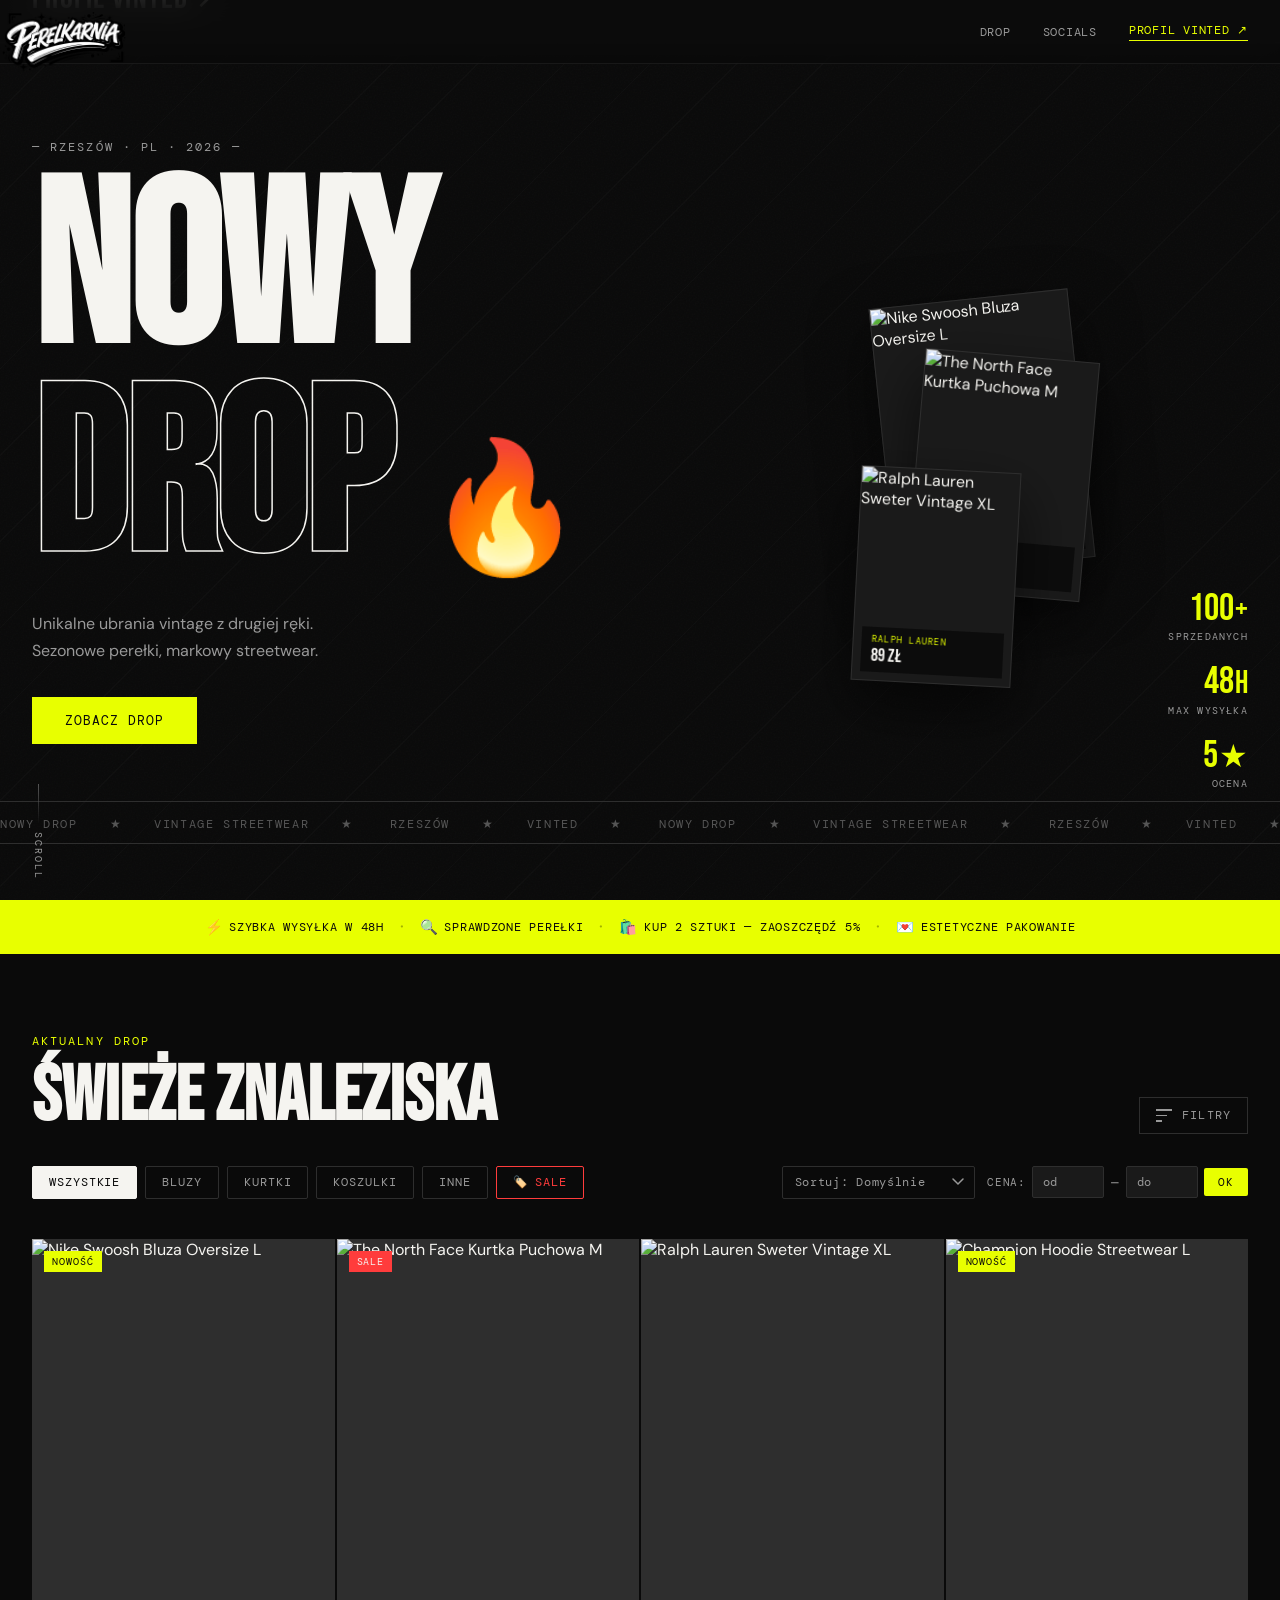
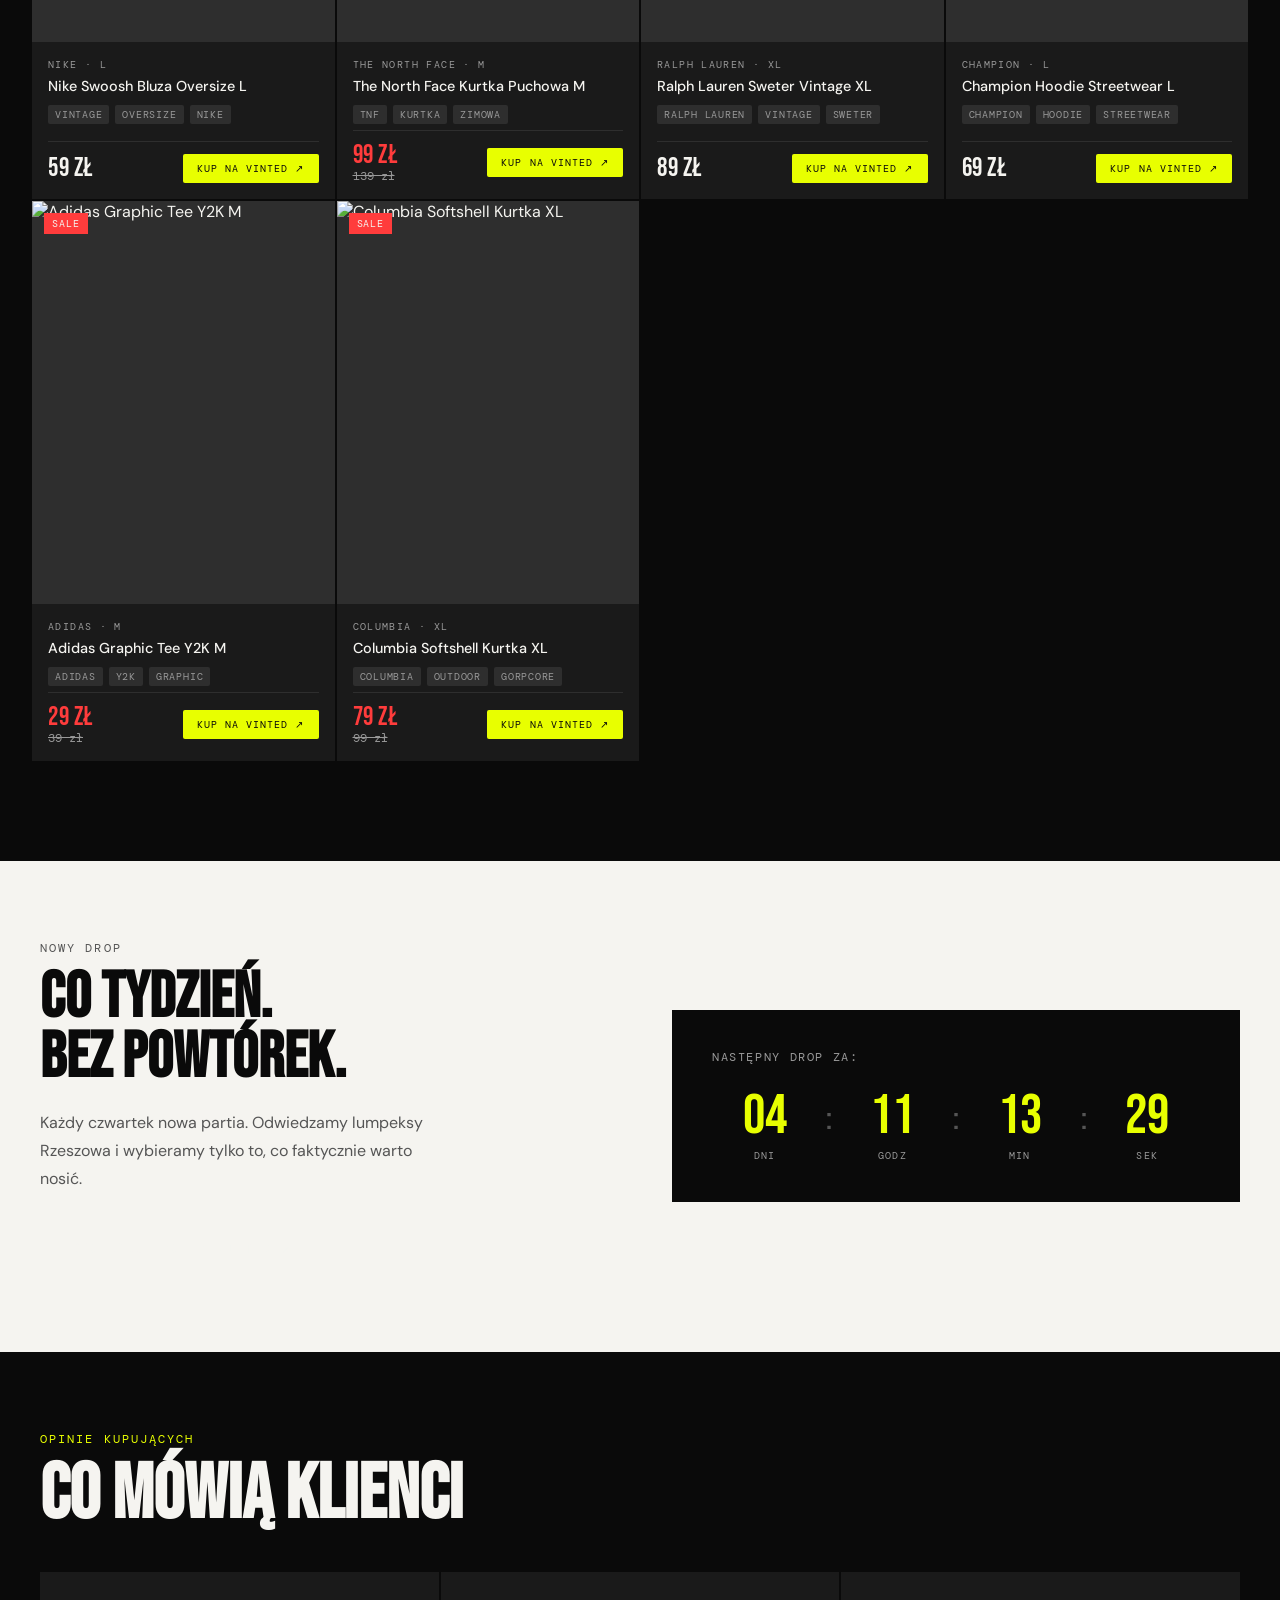
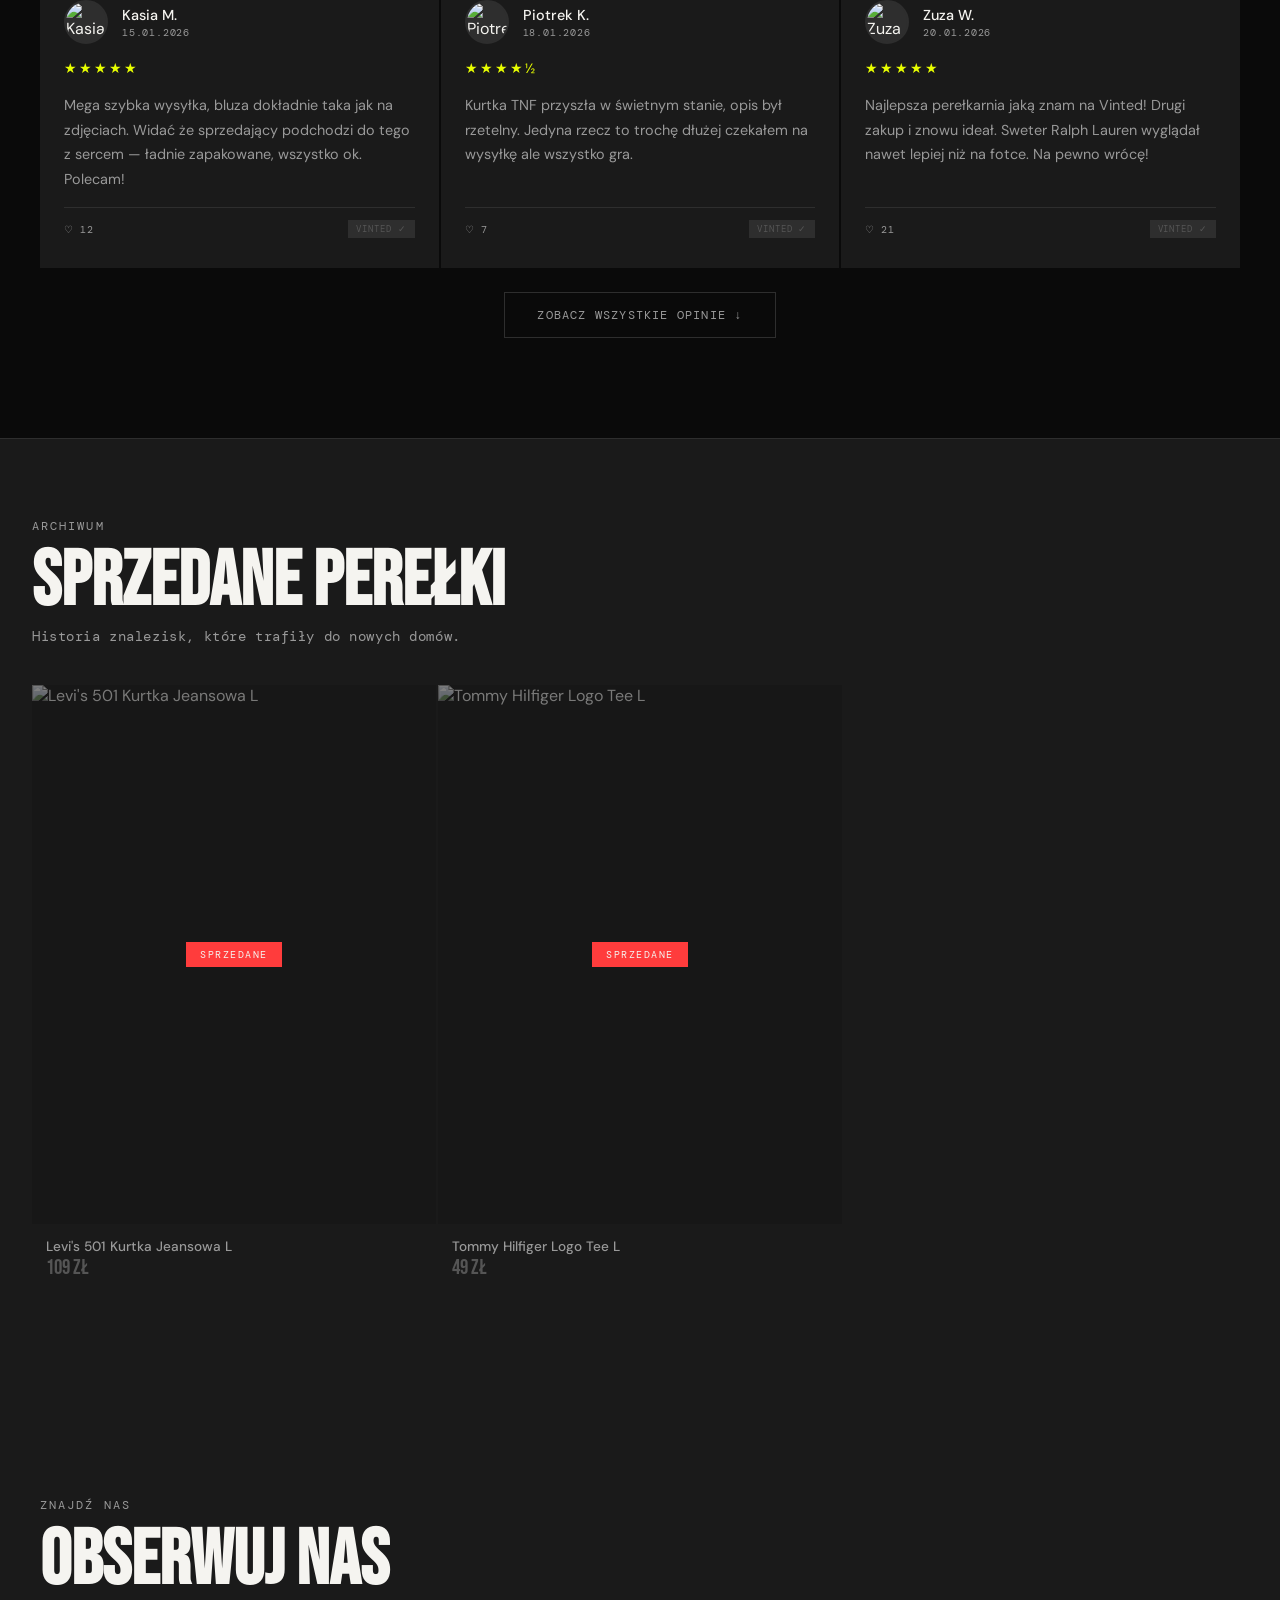
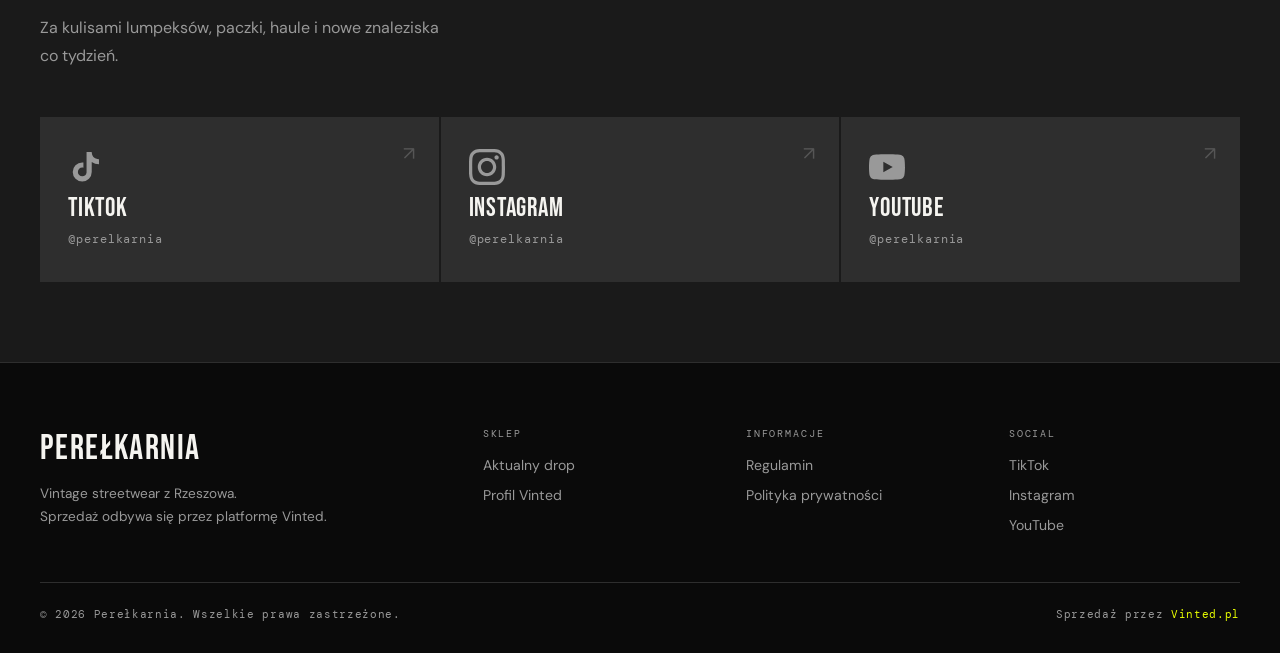
==== index.html @ e52cf4c5 "Add files via upload" ====
<!DOCTYPE html>
<html lang="pl">
<head>
  <meta charset="UTF-8" />
  <meta name="viewport" content="width=device-width, initial-scale=1.0" />
  <title>Perełkarnia — Vintage Streetwear</title>
  <meta name="description" content="Unikalne ubrania vintage z drugiej ręki. Nowy drop co tydzień. Sprzedaż przez Vinted." />
  <link rel="preconnect" href="https://fonts.googleapis.com" />
  <link rel="preconnect" href="https://fonts.gstatic.com" crossorigin />
  <link href="https://fonts.googleapis.com/css2?family=Bebas+Neue&family=DM+Mono:wght@400;500&family=DM+Sans:wght@300;400;500&display=swap" rel="stylesheet" />
  <link rel="stylesheet" href="style.css" />
</head>
<body>

  <!-- NAV -->
  <nav class="nav" id="nav">
    <a href="index.html" class="nav__logo">><img src="perelkarnia1.png" alt="perełkarnia"></a>
    <div class="nav__links">
      <a href="#produkty">Drop</a>
      <a href="#social">Socials</a>
      <a href="https://vinted.pl" target="_blank" class="nav__cta">Profil Vinted ↗</a>
    </div>
    <button class="nav__burger" id="burger" aria-label="menu" aria-expanded="false">
      <span></span><span></span>
    </button>
  </nav>

  <div class="mobile-menu" id="mobileMenu">
    <a href="#produkty" class="mm__link">Drop</a>
    <a href="#social" class="mm__link">Socials</a>
    <a href="https://vinted.pl" target="_blank" class="mm__link">Profil Vinted ↗</a>
  </div>

  <!-- HERO -->
  <section class="hero" id="hero">
    <div class="hero__noise"></div>
    <div class="hero__floating-cards" id="heroFloatingCards">
      <div class="hero__card-stack" id="heroCardStack">
        <!-- cards inserted by JS -->
      </div>
    </div>

    <div class="hero__ticker" aria-hidden="true">
      <div class="ticker__inner">
        <span>NOWY DROP</span><span>★</span><span>VINTAGE STREETWEAR</span><span>★</span>
        <span>RZESZÓW</span><span>★</span><span>VINTED</span><span>★</span>
        <span>NOWY DROP</span><span>★</span><span>VINTAGE STREETWEAR</span><span>★</span>
        <span>RZESZÓW</span><span>★</span><span>VINTED</span><span>★</span>
        <span>NOWY DROP</span><span>★</span><span>VINTAGE STREETWEAR</span><span>★</span>
        <span>RZESZÓW</span><span>★</span><span>VINTED</span><span>★</span>
      </div>
    </div>

    <div class="hero__content">
      <div class="hero__label reveal">— Rzeszów · PL · 2026 —</div>
      <h1 class="hero__headline reveal">
        <span class="hero__fire">NOWY</span><br />
        <span class="hero__outline">DROP</span>
        <span class="hero__emoji">🔥</span>
      </h1>
      <p class="hero__sub reveal">Unikalne ubrania vintage z drugiej ręki.<br />Sezonowe perełki, markowy streetwear.</p>
      <a href="#produkty" class="btn btn--primary reveal">Zobacz drop</a>
    </div>

    <div class="hero__stats reveal">
      <div class="hero__stat">
        <div class="stat__row"><span class="stat__num" data-target="100">0</span><span class="stat__suffix">+</span></div>
        <span class="stat__label">sprzedanych</span>
      </div>
      <div class="hero__stat">
        <div class="stat__row"><span class="stat__num" data-target="48">0</span><span class="stat__suffix">h</span></div>
        <span class="stat__label">max wysyłka</span>
      </div>
      <div class="hero__stat">
        <div class="stat__row"><span class="stat__num" data-target="5">0</span><span class="stat__suffix">★</span></div>
        <span class="stat__label">ocena</span>
      </div>
    </div>

    <div class="hero__scroll" aria-hidden="true">
      <div class="scroll__line"></div>
      <span>SCROLL</span>
    </div>
  </section>

  <!-- TRUST BAR -->
  <section class="trust">
    <div class="trust__bar">
      <div class="trust__item"><span class="trust__icon">⚡</span> Szybka wysyłka w 48h</div>
      <div class="trust__sep">·</div>
      <div class="trust__item"><span class="trust__icon">🔍</span> Sprawdzone perełki</div>
      <div class="trust__sep">·</div>
      <div class="trust__item"><span class="trust__icon">🛍️</span> Kup 2 sztuki — zaoszczędź 5%</div>
      <div class="trust__sep">·</div>
      <div class="trust__item"><span class="trust__icon">💌</span> Estetyczne pakowanie</div>
    </div>
  </section>

  <!-- PRODUCTS -->
  <section class="products" id="produkty">
    <div class="products__header">
      <div class="products__label reveal">AKTUALNY DROP</div>
      <div class="products__title-row reveal">
        <h2 class="products__title">Świeże znaleziska</h2>
        <div class="adv-filter" id="advFilter">
          <button class="adv-filter__toggle" id="advFilterToggle">
            <div class="adv-filter__icon"><span></span><span></span><span></span></div>
            <span class="adv-filter__label">Filtry</span>
            <span class="adv-filter__count" id="advFilterCount">0</span>
          </button>
          <div class="adv-filter__panel" id="advFilterPanel">
            <div class="adv-filter__inner">
              <div>
                <div class="adv-filter__group-title">Marka</div>
                <div class="adv-filter__chips" id="brandChips"></div>
              </div>
              <div>
                <div class="adv-filter__group-title">Styl</div>
                <div class="adv-filter__chips" id="styleChips"></div>
              </div>
              <div>
                <div class="adv-filter__group-title">Rozmiar</div>
                <div class="adv-filter__chips" id="sizeChips"></div>
              </div>
            </div>
            <div class="adv-filter__clear">
              <button class="adv-filter__clear-btn" id="advFilterClear">Wyczyść filtry ✕</button>
            </div>
          </div>
        </div>
      </div>
      <div class="products__controls reveal">
        <div class="filter__group">
          <button class="filter__btn active" data-filter="all">Wszystkie</button>
          <button class="filter__btn" data-filter="bluzy">Bluzy</button>
          <button class="filter__btn" data-filter="kurtki">Kurtki</button>
          <button class="filter__btn" data-filter="koszulki">Koszulki</button>
          <button class="filter__btn" data-filter="inne">Inne</button>
          <button class="filter__btn filter__btn--sale" data-filter="sale">🏷️ Sale</button>
        </div>
        <div class="sort__group">
          <select class="sort__select" id="sortSelect">
            <option value="default">Sortuj: Domyślnie</option>
            <option value="price-asc">Cena: od najniższej</option>
            <option value="price-desc">Cena: od najwyższej</option>
            <option value="newest">Najnowsze</option>
            <option value="sale">Wyprzedaż</option>
          </select>
          <div class="price-range">
            <span class="price-range__label">Cena:</span>
            <input type="number" class="price-range__input" id="priceMin" placeholder="od" min="0" />
            <span class="price-range__sep">–</span>
            <input type="number" class="price-range__input" id="priceMax" placeholder="do" min="0" />
            <button class="price-range__btn" id="priceApply">OK</button>
          </div>
        </div>
      </div>
    </div>
    <div class="products__grid" id="productsGrid"></div>
    <div class="products__empty" id="productsEmpty" style="display:none;">
      <p>Brak produktów w tej kategorii.<br />Sprawdź wkrótce — nowy drop co tydzień!</p>
    </div>
  </section>

  <!-- DROP SECTION -->
  <section class="drop-section" id="drop">
    <div class="drop__inner">
      <div class="drop__left reveal">
        <div class="drop__label">NOWY DROP</div>
        <h2 class="drop__title">Co tydzień.<br />Bez powtórek.</h2>
        <p class="drop__text">Każdy czwartek nowa partia. Odwiedzamy lumpeksy Rzeszowa i wybieramy tylko to, co faktycznie warto nosić.</p>
        <a href="https://vinted.pl" target="_blank" class="btn btn--white">Obserwuj nas na Vinted ↗</a>
      </div>
      <div class="drop__right reveal">
        <div class="drop__countdown">
          <div class="drop__countdown-label">Następny drop za:</div>
          <div class="countdown__grid">
            <div class="countdown__unit"><span class="countdown__num" id="cdDays">--</span><span class="countdown__lab">DNI</span></div>
            <div class="countdown__sep">:</div>
            <div class="countdown__unit"><span class="countdown__num" id="cdHours">--</span><span class="countdown__lab">GODZ</span></div>
            <div class="countdown__sep">:</div>
            <div class="countdown__unit"><span class="countdown__num" id="cdMins">--</span><span class="countdown__lab">MIN</span></div>
            <div class="countdown__sep">:</div>
            <div class="countdown__unit"><span class="countdown__num" id="cdSecs">--</span><span class="countdown__lab">SEK</span></div>
          </div>
        </div>
      </div>
    </div>
  </section>

  <!-- REVIEWS -->
  <section class="reviews" id="reviews">
    <div class="reviews__inner">
      <div class="reviews__label reveal">OPINIE KUPUJĄCYCH</div>
      <h2 class="reviews__title reveal">Co mówią klienci</h2>
      <div class="reviews__grid reveal" id="reviewsGrid"></div>
      <button class="reviews__more-btn" id="reviewsMoreBtn" style="display:none;">
        Zobacz wszystkie opinie ↓
      </button>
    </div>
  </section>

  <!-- SOLD -->
  <section class="sold-section" id="soldSection">
    <div class="sold-section__inner">
      <div class="sold-section__label reveal">ARCHIWUM</div>
      <h2 class="sold-section__title reveal">Sprzedane Perełki</h2>
      <p class="sold-section__sub reveal">Historia znalezisk, które trafiły do nowych domów.</p>
      <div class="sold-grid reveal" id="soldGrid"></div>
      <button class="sold__more-btn" id="soldMoreBtn" style="display:none;">
        Zobacz wszystkie sprzedane ↓
      </button>
    </div>
  </section>

  <!-- SOCIAL -->
  <section class="social" id="social">
    <div class="social__inner">
      <div class="social__label reveal">ZNAJDŹ NAS</div>
      <h2 class="social__title reveal">Obserwuj nas</h2>
      <p class="social__sub reveal">Za kulisami lumpeksów, paczki, haule i nowe znaleziska co tydzień.</p>
      <div class="social__cards reveal">
        <a href="https://tiktok.com/@perelkarnia" target="_blank" class="social__card social__card--tiktok">
          <div class="social__card-icon"><svg viewBox="0 0 24 24" fill="currentColor"><path d="M19.59 6.69a4.83 4.83 0 01-3.77-4.25V2h-3.45v13.67a2.89 2.89 0 01-2.88 2.5 2.89 2.89 0 01-2.89-2.89 2.89 2.89 0 012.89-2.89c.28 0 .54.04.79.1V9.01a6.33 6.33 0 00-.79-.05 6.34 6.34 0 00-6.34 6.34 6.34 6.34 0 006.34 6.34 6.34 6.34 0 006.33-6.34V8.69a8.27 8.27 0 004.84 1.55V6.79a4.85 4.85 0 01-1.07-.1z"/></svg></div>
          <div class="social__card-name">TikTok</div><div class="social__card-handle">@perelkarnia</div>
          <div class="social__card-arrow">↗</div>
        </a>
        <a href="https://instagram.com/perelkarnia" target="_blank" class="social__card social__card--instagram">
          <div class="social__card-icon"><svg viewBox="0 0 24 24" fill="currentColor"><path d="M12 2.163c3.204 0 3.584.012 4.85.07 3.252.148 4.771 1.691 4.919 4.919.058 1.265.069 1.645.069 4.849 0 3.205-.012 3.584-.069 4.849-.149 3.225-1.664 4.771-4.919 4.919-1.266.058-1.644.07-4.85.07-3.204 0-3.584-.012-4.849-.07-3.26-.149-4.771-1.699-4.919-4.92-.058-1.265-.07-1.644-.07-4.849 0-3.204.013-3.583.07-4.849.149-3.227 1.664-4.771 4.919-4.919 1.266-.057 1.645-.069 4.849-.069zm0-2.163c-3.259 0-3.667.014-4.947.072-4.358.2-6.78 2.618-6.98 6.98-.059 1.281-.073 1.689-.073 4.948 0 3.259.014 3.668.072 4.948.2 4.358 2.618 6.78 6.98 6.98 1.281.058 1.689.072 4.948.072 3.259 0 3.668-.014 4.948-.072 4.354-.2 6.782-2.618 6.979-6.98.059-1.28.073-1.689.073-4.948 0-3.259-.014-3.667-.072-4.947-.196-4.354-2.617-6.78-6.979-6.98-1.281-.059-1.69-.073-4.949-.073zm0 5.838c-3.403 0-6.162 2.759-6.162 6.162s2.759 6.163 6.162 6.163 6.162-2.759 6.162-6.163c0-3.403-2.759-6.162-6.162-6.162zm0 10.162c-2.209 0-4-1.79-4-4 0-2.209 1.791-4 4-4s4 1.791 4 4c0 2.21-1.791 4-4 4zm6.406-11.845c-.796 0-1.441.645-1.441 1.44s.645 1.44 1.441 1.44c.795 0 1.439-.645 1.439-1.44s-.644-1.44-1.439-1.44z"/></svg></div>
          <div class="social__card-name">Instagram</div><div class="social__card-handle">@perelkarnia</div>
          <div class="social__card-arrow">↗</div>
        </a>
        <a href="https://youtube.com/@perelkarnia" target="_blank" class="social__card social__card--youtube">
          <div class="social__card-icon"><svg viewBox="0 0 24 24" fill="currentColor"><path d="M23.498 6.186a3.016 3.016 0 00-2.122-2.136C19.505 3.545 12 3.545 12 3.545s-7.505 0-9.377.505A3.017 3.017 0 00.502 6.186C0 8.07 0 12 0 12s0 3.93.502 5.814a3.016 3.016 0 002.122 2.136c1.871.505 9.376.505 9.376.505s7.505 0 9.377-.505a3.015 3.015 0 002.122-2.136C24 15.93 24 12 24 12s0-3.93-.502-5.814zM9.545 15.568V8.432L15.818 12l-6.273 3.568z"/></svg></div>
          <div class="social__card-name">YouTube</div><div class="social__card-handle">@perelkarnia</div>
          <div class="social__card-arrow">↗</div>
        </a>
      </div>
    </div>
  </section>

  <!-- FOOTER -->
  <footer class="footer">
    <div class="footer__inner">
      <div class="footer__top">
        <div class="footer__brand">
          <div class="footer__logo">PEREŁKARNIA</div>
          <p class="footer__tagline">Vintage streetwear z Rzeszowa.<br />Sprzedaż odbywa się przez platformę Vinted.</p>
        </div>
        <div class="footer__nav">
          <div class="footer__col">
            <div class="footer__col-title">Sklep</div>
            <a href="#produkty">Aktualny drop</a>
            <a href="https://vinted.pl" target="_blank">Profil Vinted</a>
          </div>
          <div class="footer__col">
            <div class="footer__col-title">Informacje</div>
            <a href="regulamin.html">Regulamin</a>
            <a href="polityka.html">Polityka prywatności</a>
          </div>
          <div class="footer__col">
            <div class="footer__col-title">Social</div>
            <a href="https://tiktok.com/@perelkarnia" target="_blank">TikTok</a>
            <a href="https://instagram.com/perelkarnia" target="_blank">Instagram</a>
            <a href="https://youtube.com/@perelkarnia" target="_blank">YouTube</a>
          </div>
        </div>
      </div>
      <div class="footer__bottom">
        <span>© 2026 Perełkarnia. Wszelkie prawa zastrzeżone.</span>
        <span>Sprzedaż przez <a href="https://vinted.pl" target="_blank">Vinted.pl</a></span>
      </div>
    </div>
  </footer>

  <!-- REVIEWS MODAL -->
  <div class="reviews-modal" id="reviewsModal" role="dialog" aria-modal="true">
    <div class="reviews-modal__inner">
      <div class="reviews-modal__header">
        <div class="reviews-modal__title">Wszystkie opinie</div>
        <div class="reviews-modal__controls">
          <select class="reviews-modal__sort" id="reviewsModalSort">
            <option value="default">Sortuj: Domyślnie</option>
            <option value="stars-desc">Ocena: od najwyższej</option>
            <option value="stars-asc">Ocena: od najniższej</option>
            <option value="likes">Najbardziej pomocne</option>
          </select>
          <button class="reviews-modal__close" id="reviewsModalClose">✕</button>
        </div>
      </div>
      <div class="reviews-modal__list" id="reviewsModalList"></div>
    </div>
  </div>

  <!-- SOLD MODAL -->
  <div class="sold-modal" id="soldModal" role="dialog" aria-modal="true">
    <div class="sold-modal__inner">
      <div class="sold-modal__header">
        <div class="sold-modal__title">Sprzedane Perełki</div>
        <button class="sold-modal__close" id="soldModalClose">✕</button>
      </div>
      <div class="sold-modal__grid" id="soldModalGrid"></div>
    </div>
  </div>

  <!-- PRODUCT DETAIL PAGE OVERLAY -->
  <div class="pdetail" id="pdetail" role="dialog" aria-modal="true" aria-label="Szczegóły produktu">
    <div class="pdetail__inner" id="pdetailInner"></div>
  </div>

  <!-- LIGHTBOX -->
  <div class="lightbox" id="lightbox" role="dialog" aria-modal="true">
    <button class="lightbox__close" id="lightboxClose" aria-label="Zamknij">✕</button>
    <button class="lightbox__nav lightbox__nav--prev" id="lbPrev">‹</button>
    <img class="lightbox__img" id="lightboxImg" src="" alt="" />
    <button class="lightbox__nav lightbox__nav--next" id="lbNext">›</button>
  </div>

  <script src="script.js"></script>
</body>
</html>
---- style.css ----
/* ═══════════════════════════════════════════════════════════
   PEREŁKARNIA — style.css  v2
   ═══════════════════════════════════════════════════════════ */

:root {
  --black:   #0a0a0a;
  --white:   #f5f4f0;
  --gray-1:  #1a1a1a;
  --gray-2:  #2e2e2e;
  --gray-3:  #555;
  --gray-4:  #999;
  --gray-5:  #ccc;
  --accent:  #e8ff00;
  --accent2: #ff3c3c;
  --font-display: 'Bebas Neue', sans-serif;
  --font-mono:    'DM Mono', monospace;
  --font-body:    'DM Sans', sans-serif;
  --nav-h: 64px;
  --ease-out: cubic-bezier(0.16, 1, 0.3, 1);
}

*, *::before, *::after { box-sizing: border-box; margin: 0; padding: 0; }
html { scroll-behavior: smooth; }
body { font-family: var(--font-body); background: var(--black); color: var(--white); overflow-x: hidden; }
img { display: block; max-width: 100%; }
a { color: inherit; text-decoration: none; }
button { font-family: var(--font-body); cursor: pointer; border: none; background: none; }
select { font-family: var(--font-body); }

::-webkit-scrollbar { width: 4px; }
::-webkit-scrollbar-track { background: var(--black); }
::-webkit-scrollbar-thumb { background: var(--gray-2); border-radius: 2px; }

/* REVEAL */
.reveal { opacity: 0; transform: translateY(28px); transition: opacity 0.7s var(--ease-out), transform 0.7s var(--ease-out); }
.reveal.visible { opacity: 1; transform: none; }

/* BUTTONS */
.btn {
  display: inline-flex; align-items: center; gap: 8px;
  padding: 14px 32px;
  font-family: var(--font-mono); font-size: 0.8rem; letter-spacing: 0.08em; text-transform: uppercase;
  border: 1.5px solid currentColor;
  transition: background 0.2s, color 0.2s, transform 0.15s;
  position: relative; overflow: hidden; z-index: 0;
}
.btn::after { content: ''; position: absolute; inset: 0; background: currentColor; transform: translateX(-101%); transition: transform 0.3s var(--ease-out); z-index: -1; }
.btn:hover::after { transform: translateX(0); }
.btn:hover { color: var(--black); }
.btn:active { transform: scale(0.97); }
.btn--primary { background: var(--accent); color: var(--black); border-color: var(--accent); }
.btn--primary::after { background: var(--white); }
.btn--white { background: transparent; color: var(--white); border-color: var(--white); }

/* ═══ NAV ═══ */
.nav {
  position: fixed; top: 0; left: 0; right: 0; height: var(--nav-h); z-index: 100;
  display: flex; align-items: center; justify-content: space-between; padding: 0 32px;
  transition: background 0.3s, backdrop-filter 0.3s;
}
/* Always show background so logo is readable at top */
.nav { background: rgba(10,10,10,0.85); backdrop-filter: blur(12px); border-bottom: 1px solid rgba(255,255,255,0.06); }
.nav.scrolled { background: rgba(10,10,10,0.95); border-bottom-color: var(--gray-2); }

.nav__links { display: flex; align-items: center; gap: 32px; }
.nav__links a { font-family: var(--font-mono); font-size: 0.78rem; letter-spacing: 0.06em; text-transform: uppercase; color: var(--gray-4); transition: color 0.2s; }
.nav__links a:hover { color: var(--white); }
.nav__cta { color: var(--accent) !important; border-bottom: 1px solid var(--accent); padding-bottom: 2px; }
.nav__burger { display: none; flex-direction: column; gap: 5px; width: 28px; padding: 4px 0; }
.nav__burger span { display: block; height: 1.5px; background: var(--white); transition: transform 0.3s, opacity 0.3s; }
.nav__burger.open span:first-child { transform: translateY(6.5px) rotate(45deg); }
.nav__burger.open span:last-child  { transform: translateY(-6.5px) rotate(-45deg); }

.mobile-menu {
  position: fixed; top: var(--nav-h); left: 0; right: 0;
  background: var(--gray-1); z-index: 99;
  display: flex; flex-direction: column; padding: 24px 32px; gap: 20px;
  border-bottom: 1px solid var(--gray-2);
  transform: translateY(-110%); transition: transform 0.35s var(--ease-out);
}
.mobile-menu.open { transform: translateY(0); }
.mm__link { font-family: var(--font-display); font-size: 2rem; letter-spacing: 0.04em; color: var(--white); transition: color 0.2s; }
.mm__link:hover { color: var(--accent); }

.nav__logo img {
    height: 165px;
    margin-left: -62px;
    margin-top: 2px;
    width: auto;
    max-width: 100%;
    object-fit: contain;
}

/* ═══ HERO ═══ */
.hero {
  position: relative; min-height: 100svh;
  display: flex; flex-direction: column; justify-content: center;
  padding: calc(var(--nav-h) + 40px) 32px 120px; overflow: hidden;
}

/* BG PRODUCT — ghosted image in the corner */
.hero__bg-product {
  position: absolute; right: 0; top: 0; bottom: 0;
  width: 50%; pointer-events: none; z-index: 0;
  overflow: hidden;
}
.hero__bg-product img {
  width: 100%; height: 100%; object-fit: cover;
  opacity: 0.09;
  mask-image: linear-gradient(to left, rgba(0,0,0,0.6) 0%, transparent 100%);
  -webkit-mask-image: linear-gradient(to left, rgba(0,0,0,0.6) 0%, transparent 100%);
  filter: grayscale(100%) contrast(1.2);
  transform: scale(1.05);
  transition: opacity 1.2s ease;
}

.hero__noise {
  position: absolute; inset: 0;
  background-image: url("data:image/svg+xml,%3Csvg viewBox='0 0 200 200' xmlns='http://www.w3.org/2000/svg'%3E%3Cfilter id='n'%3E%3CfeTurbulence type='fractalNoise' baseFrequency='0.65' numOctaves='3' stitchTiles='stitch'/%3E%3C/filter%3E%3Crect width='100%25' height='100%25' filter='url(%23n)' opacity='0.04'/%3E%3C/svg%3E");
  background-size: 200px; pointer-events: none; opacity: 0.6; z-index: 1;
}
.hero::before {
  content: ''; position: absolute; inset: 0; z-index: 1;
  background-image: repeating-linear-gradient(-45deg, transparent, transparent 60px, rgba(255,255,255,0.015) 60px, rgba(255,255,255,0.015) 61px);
  pointer-events: none;
}
.hero__content { position: relative; z-index: 2; }
.hero__stats   { position: relative; z-index: 2; }
.hero__scroll  { position: absolute; left: 32px; bottom: 20px; z-index: 2; display: flex; flex-direction: column; align-items: center; gap: 8px; }

.hero__ticker {
  position: absolute; bottom: 56px; left: 0; right: 0; overflow: hidden;
  border-top: 1px solid var(--gray-2); border-bottom: 1px solid var(--gray-2);
  padding: 10px 0; white-space: nowrap; z-index: 2;
}
.ticker__inner { display: inline-block; animation: ticker 20s linear infinite; }
.ticker__inner span { font-family: var(--font-mono); font-size: 0.72rem; letter-spacing: 0.14em; color: var(--gray-3); margin-right: 32px; text-transform: uppercase; }
@keyframes ticker { from { transform: translateX(0); } to { transform: translateX(-50%); } }

.hero__label { font-family: var(--font-mono); font-size: 0.72rem; letter-spacing: 0.18em; color: var(--gray-4); text-transform: uppercase; margin-bottom: 16px; transition-delay: 0.1s; }
.hero__headline { font-family: var(--font-display); font-size: clamp(5rem, 18vw, 16rem); line-height: 0.9; letter-spacing: -0.01em; color: var(--white); transition-delay: 0.2s; }
.hero__outline { -webkit-text-stroke: 1.5px var(--white); color: transparent; }
.hero__emoji { display: inline-block; font-size: clamp(3rem, 10vw, 9rem); animation: bounce 2.5s ease-in-out infinite; }
@keyframes bounce { 0%,100%{transform:translateY(0) rotate(-5deg)} 50%{transform:translateY(-12px) rotate(5deg)} }
.hero__sub { font-size: 1rem; line-height: 1.7; color: var(--gray-4); max-width: 380px; margin-top: 24px; transition-delay: 0.3s; }
.hero__sub + .btn { margin-top: 32px; transition-delay: 0.4s; }

/* STATS — fixed inline layout */
.hero__stats {
  position: absolute; right: 32px; bottom: 110px;
  display: flex; flex-direction: column; gap: 20px; text-align: right;
  transition-delay: 0.5s;
}
.hero__stat { display: flex; flex-direction: column; align-items: flex-end; }
.stat__row { display: flex; align-items: baseline; gap: 1px; line-height: 1; }
.stat__num { font-family: var(--font-display); font-size: 2.4rem; color: var(--accent); }
.stat__suffix { font-family: var(--font-display); font-size: 2rem; color: var(--accent); }
.stat__label { font-family: var(--font-mono); font-size: 0.65rem; letter-spacing: 0.12em; color: var(--gray-4); text-transform: uppercase; margin-top: 2px; }

.scroll__line { width: 1px; height: 40px; background: linear-gradient(to bottom, var(--gray-3), transparent); animation: scrollPulse 2s ease-in-out infinite; }
.hero__scroll span { font-family: var(--font-mono); font-size: 0.6rem; letter-spacing: 0.2em; color: var(--gray-4); writing-mode: vertical-rl; text-transform: uppercase; }
@keyframes scrollPulse { 0%,100%{opacity:.3;transform:scaleY(1)} 50%{opacity:1;transform:scaleY(1.2)} }

/* ═══ TRUST ═══ */
.trust { background: var(--accent); color: var(--black); overflow: hidden; }
.trust__bar { display: flex; align-items: center; justify-content: center; flex-wrap: wrap; padding: 14px 24px; }
.trust__item { font-family: var(--font-mono); font-size: 0.75rem; letter-spacing: 0.06em; text-transform: uppercase; display: flex; align-items: center; gap: 6px; padding: 4px 16px; }
.trust__sep { color: rgba(0,0,0,0.3); font-size: 1.2rem; line-height: 1; }
.trust__icon { font-size: 0.9rem; }

/* ═══ HERO FLOATING CARDS ═══ */
.hero__floating-cards {
  position: absolute; right: 0; top: 0; bottom: 0;
  width: 48%; pointer-events: none; z-index: 2;
  overflow: hidden; display: flex; align-items: center; justify-content: center;
}
.hero__card-stack {
  position: relative; width: 260px; height: 380px;
}
.hero__float-card {
  position: absolute; background: var(--gray-1); border: 1px solid var(--gray-2);
  overflow: hidden; box-shadow: 0 24px 60px rgba(0,0,0,0.6);
  transition: transform 0.8s var(--ease-out);
}
.hero__float-card img { width: 100%; height: 100%; object-fit: cover; }
.hero__float-card:nth-child(1) {
  width: 200px; height: 280px; top: 20px; left: 50px;
  transform: rotate(-6deg);
  animation: floatCard1 6s ease-in-out infinite;
}
.hero__float-card:nth-child(2) {
  width: 180px; height: 250px; top: 60px; right: 10px;
  transform: rotate(5deg);
  animation: floatCard2 7s ease-in-out infinite 0.5s;
}
.hero__float-card:nth-child(3) {
  width: 160px; height: 220px; bottom: 40px; left: 30px;
  transform: rotate(3deg);
  animation: floatCard3 8s ease-in-out infinite 1s;
}
.hero__float-card .float-card__label {
  position: absolute; bottom: 8px; left: 8px; right: 8px;
  background: rgba(10,10,10,0.85); backdrop-filter: blur(6px);
  padding: 6px 10px;
}
.hero__float-card .float-card__brand { font-family: var(--font-mono); font-size: 0.55rem; letter-spacing: 0.14em; text-transform: uppercase; color: var(--accent); }
.hero__float-card .float-card__price { font-family: var(--font-display); font-size: 1.1rem; color: var(--white); }
@keyframes floatCard1 {
  0%,100% { transform: rotate(-6deg) translateY(0); }
  50%      { transform: rotate(-4deg) translateY(-12px); }
}
@keyframes floatCard2 {
  0%,100% { transform: rotate(5deg) translateY(0); }
  50%      { transform: rotate(7deg) translateY(-16px); }
}
@keyframes floatCard3 {
  0%,100% { transform: rotate(3deg) translateY(0); }
  50%      { transform: rotate(1deg) translateY(-10px); }
}
@media (max-width: 860px) { .hero__floating-cards { display: none; } }

/* ═══ PRODUCTS ═══ */
.products { padding: 80px 32px 100px; max-width: 1400px; margin: 0 auto; }
.products__label { font-family: var(--font-mono); font-size: 0.72rem; letter-spacing: 0.18em; color: var(--accent); text-transform: uppercase; margin-bottom: 12px; transition-delay: 0.05s; }
.products__title { font-family: var(--font-display); font-size: clamp(2.8rem, 6vw, 5rem); line-height: 0.95; color: var(--white); transition-delay: 0.1s; }

.products__controls { display: flex; align-items: center; justify-content: space-between; flex-wrap: wrap; gap: 16px; margin-bottom: 40px; transition-delay: 0.15s; }
.filter__group { display: flex; gap: 8px; flex-wrap: wrap; }
.filter__btn {
  font-family: var(--font-mono); font-size: 0.72rem; letter-spacing: 0.08em; text-transform: uppercase;
  padding: 8px 16px; border: 1px solid var(--gray-2); color: var(--gray-4); background: transparent;
  transition: border-color 0.2s, color 0.2s, background 0.2s; border-radius: 2px; cursor: pointer;
}
.filter__btn:hover { border-color: var(--gray-4); color: var(--white); }
.filter__btn.active { background: var(--white); color: var(--black); border-color: var(--white); }
.filter__btn--sale { border-color: var(--accent2); color: var(--accent2); }
.filter__btn--sale:hover, .filter__btn--sale.active { background: var(--accent2); color: var(--white); border-color: var(--accent2); }

.sort__group { display: flex; align-items: center; gap: 12px; flex-wrap: wrap; }
.sort__select {
  font-family: var(--font-mono); font-size: 0.72rem; letter-spacing: 0.06em; color: var(--gray-4);
  background: transparent; border: 1px solid var(--gray-2); padding: 8px 32px 8px 12px;
  appearance: none; -webkit-appearance: none; cursor: pointer; border-radius: 2px;
  background-image: url("data:image/svg+xml,%3Csvg xmlns='http://www.w3.org/2000/svg' width='12' height='8' viewBox='0 0 12 8'%3E%3Cpath d='M1 1l5 5 5-5' stroke='%23999' stroke-width='1.5' fill='none' stroke-linecap='round'/%3E%3C/svg%3E");
  background-repeat: no-repeat; background-position: right 10px center;
}
.sort__select:focus { outline: none; border-color: var(--gray-4); }
.sort__select option { background: var(--gray-1); color: var(--white); }

/* PRICE RANGE */
.price-range { display: flex; align-items: center; gap: 6px; }
.price-range__label { font-family: var(--font-mono); font-size: 0.7rem; letter-spacing: 0.08em; color: var(--gray-4); text-transform: uppercase; }
.price-range__input {
  width: 72px; font-family: var(--font-mono); font-size: 0.75rem; color: var(--white);
  background: var(--gray-1); border: 1px solid var(--gray-2); padding: 7px 10px;
  border-radius: 2px; outline: none;
}
.price-range__input:focus { border-color: var(--gray-4); }
.price-range__input::placeholder { color: var(--gray-4); }
/* Hide number spinners */
.price-range__input::-webkit-inner-spin-button,
.price-range__input::-webkit-outer-spin-button { -webkit-appearance: none; }
.price-range__sep { color: var(--gray-4); font-size: 0.9rem; }
.price-range__btn {
  font-family: var(--font-mono); font-size: 0.7rem; letter-spacing: 0.08em; text-transform: uppercase;
  padding: 7px 14px; background: var(--accent); color: var(--black); border-radius: 2px;
  transition: opacity 0.2s;
}
.price-range__btn:hover { opacity: 0.85; }

/* GRID */
.products__grid { display: grid; grid-template-columns: repeat(4, 1fr); gap: 2px; }
.products__empty { text-align: center; padding: 80px 20px; color: var(--gray-4); font-family: var(--font-mono); font-size: 0.85rem; line-height: 1.8; }

/* PRODUCT CARD */
.product-card {
  position: relative; background: var(--gray-1);
  display: flex; flex-direction: column; overflow: hidden; cursor: pointer;
  animation: cardIn 0.5s var(--ease-out) both;
}
@keyframes cardIn { from{opacity:0;transform:translateY(16px)} to{opacity:1;transform:none} }

.product-card__img-wrap { position: relative; aspect-ratio: 3/4; overflow: hidden; background: var(--gray-2); }
.product-card__img { width: 100%; height: 100%; object-fit: cover; transition: transform 0.6s var(--ease-out); }
.product-card:hover .product-card__img { transform: scale(1.07); }

.product-card__badge {
  position: absolute; top: 12px; left: 12px;
  font-family: var(--font-mono); font-size: 0.62rem; letter-spacing: 0.1em; text-transform: uppercase;
  padding: 4px 8px; z-index: 2;
}
.badge--new  { background: var(--accent); color: var(--black); }
.badge--sold { background: var(--accent2); color: var(--white); }
.badge--hot  { background: var(--black); color: var(--accent); border: 1px solid var(--accent); }
.badge--sale { background: var(--accent2); color: var(--white); }

.product-card__zoom-hint {
  position: absolute; bottom: 12px; right: 12px;
  width: 36px; height: 36px; background: rgba(0,0,0,0.7); backdrop-filter: blur(4px);
  border-radius: 50%; display: flex; align-items: center; justify-content: center;
  font-size: 0.9rem; opacity: 0; transition: opacity 0.25s; pointer-events: none; z-index: 2;
}
.product-card:hover .product-card__zoom-hint { opacity: 1; }

.product-card__info { padding: 16px; display: flex; flex-direction: column; gap: 6px; flex: 1; }
.product-card__cat { font-family: var(--font-mono); font-size: 0.62rem; letter-spacing: 0.14em; color: var(--gray-4); text-transform: uppercase; }
.product-card__name { font-size: 0.9rem; font-weight: 500; color: var(--white); line-height: 1.35; }
.product-card__meta { display: flex; gap: 6px; flex-wrap: wrap; margin-top: 2px; }
.product-card__tag { font-family: var(--font-mono); font-size: 0.6rem; letter-spacing: 0.08em; color: var(--gray-4); background: var(--gray-2); padding: 3px 7px; border-radius: 2px; text-transform: uppercase; }

.product-card__footer { display: flex; align-items: center; justify-content: space-between; margin-top: auto; padding-top: 12px; border-top: 1px solid var(--gray-2); }
.product-card__prices { display: flex; flex-direction: column; gap: 2px; }
.product-card__price { font-family: var(--font-display); font-size: 1.6rem; color: var(--white); letter-spacing: 0.02em; line-height: 1; }
.product-card__price--sold { color: var(--gray-4); text-decoration: line-through; }
.product-card__price--sale { color: var(--accent2); }
.product-card__price--original { font-family: var(--font-mono); font-size: 0.78rem; color: var(--gray-4); text-decoration: line-through; line-height: 1; }

.product-card__btn {
  font-family: var(--font-mono); font-size: 0.65rem; letter-spacing: 0.1em; text-transform: uppercase;
  padding: 8px 14px; background: var(--accent); color: var(--black); border-radius: 2px;
  transition: background 0.2s, transform 0.15s; flex-shrink: 0;
}
.product-card__btn:hover { background: var(--white); }
.product-card__btn:active { transform: scale(0.96); }
.product-card__btn--sold { background: var(--gray-2); color: var(--gray-4); cursor: not-allowed; }
.product-card__btn--sold:hover { background: var(--gray-2); }

/* ═══ PRODUCT DETAIL OVERLAY ═══ */
.pdetail {
  position: fixed; inset: 0; z-index: 150; overflow-y: auto;
  background: var(--black);
  opacity: 0; pointer-events: none;
  transition: opacity 0.35s var(--ease-out);
}
.pdetail.open { opacity: 1; pointer-events: all; }

.pdetail__inner { max-width: 1100px; margin: 0 auto; padding: 100px 32px 80px; }

.pdetail__back {
  display: inline-flex; align-items: center; gap: 8px;
  font-family: var(--font-mono); font-size: 0.75rem; letter-spacing: 0.1em; text-transform: uppercase;
  color: var(--gray-4); margin-bottom: 48px; cursor: pointer; background: none; border: none;
  transition: color 0.2s;
}
.pdetail__back:hover { color: var(--white); }

.pdetail__layout { display: grid; grid-template-columns: 1fr 1fr; gap: 64px; align-items: start; }

/* Gallery */
.pdetail__gallery { display: flex; flex-direction: column; gap: 8px; }
.pdetail__main-img {
  position: relative; aspect-ratio: 3/4; overflow: hidden; background: var(--gray-1); cursor: zoom-in;
}
.pdetail__main-img img { width: 100%; height: 100%; object-fit: cover; transition: transform 0.5s var(--ease-out); }
.pdetail__main-img:hover img { transform: scale(1.04); }
.pdetail__thumbs { display: flex; gap: 8px; flex-wrap: wrap; }
.pdetail__thumb {
  width: 72px; height: 72px; overflow: hidden; cursor: pointer;
  border: 2px solid transparent; opacity: 0.6; transition: opacity 0.2s, border-color 0.2s; flex-shrink: 0;
}
.pdetail__thumb.active { border-color: var(--accent); opacity: 1; }
.pdetail__thumb:hover { opacity: 1; }
.pdetail__thumb img { width: 100%; height: 100%; object-fit: cover; }

/* Detail info */
.pdetail__info { display: flex; flex-direction: column; gap: 20px; position: sticky; top: 100px; }
.pdetail__brand { font-family: var(--font-mono); font-size: 0.72rem; letter-spacing: 0.18em; text-transform: uppercase; color: var(--accent); }
.pdetail__name { font-family: var(--font-display); font-size: clamp(2rem, 4vw, 3.2rem); line-height: 0.95; color: var(--white); }
.pdetail__prices { display: flex; align-items: baseline; gap: 12px; }
.pdetail__price { font-family: var(--font-display); font-size: 3rem; color: var(--white); line-height: 1; }
.pdetail__price--sale { color: var(--accent2); }
.pdetail__price--original { font-family: var(--font-display); font-size: 2rem; color: var(--gray-4); text-decoration: line-through; line-height: 1; }
.pdetail__sale-badge { font-family: var(--font-mono); font-size: 0.72rem; letter-spacing: 0.1em; background: var(--accent2); color: var(--white); padding: 4px 10px; text-transform: uppercase; }

.pdetail__divider { border: none; border-top: 1px solid var(--gray-2); }

.pdetail__meta { display: grid; grid-template-columns: 1fr 1fr; gap: 12px; }
.pdetail__meta-item { display: flex; flex-direction: column; gap: 4px; }
.pdetail__meta-key { font-family: var(--font-mono); font-size: 0.65rem; letter-spacing: 0.14em; text-transform: uppercase; color: var(--gray-4); }
.pdetail__meta-val { font-size: 0.9rem; color: var(--white); font-weight: 500; }

.pdetail__tags { display: flex; gap: 6px; flex-wrap: wrap; }
.pdetail__tag { font-family: var(--font-mono); font-size: 0.62rem; letter-spacing: 0.08em; text-transform: uppercase; background: var(--gray-2); color: var(--gray-4); padding: 4px 10px; border-radius: 2px; }

.pdetail__desc { font-size: 0.95rem; color: var(--gray-4); line-height: 1.75; }

.pdetail__cta { display: flex; flex-direction: column; gap: 12px; }
.pdetail__btn {
  display: block; text-align: center; width: 100%;
  font-family: var(--font-mono); font-size: 0.8rem; letter-spacing: 0.1em; text-transform: uppercase;
  padding: 16px; background: var(--accent); color: var(--black);
  transition: background 0.2s, transform 0.15s;
}
.pdetail__btn:hover { background: var(--white); }
.pdetail__btn:active { transform: scale(0.98); }
.pdetail__btn--sold { background: var(--gray-2); color: var(--gray-4); cursor: not-allowed; pointer-events: none; }
.pdetail__bundle-note { font-family: var(--font-mono); font-size: 0.7rem; letter-spacing: 0.06em; color: var(--accent); text-align: center; line-height: 1.5; }

/* ═══ DROP SECTION ═══ */
.drop-section { background: var(--white); color: var(--black); padding: 80px 32px; }
.drop__inner { max-width: 1200px; margin: 0 auto; display: grid; grid-template-columns: 1fr 1fr; gap: 64px; align-items: center; }
.drop__label { font-family: var(--font-mono); font-size: 0.72rem; letter-spacing: 0.18em; color: var(--gray-3); text-transform: uppercase; margin-bottom: 12px; }
.drop__title { font-family: var(--font-display); font-size: clamp(2.8rem, 5vw, 5rem); line-height: 0.95; margin-bottom: 20px; }
.drop__text { font-size: 1rem; line-height: 1.75; color: var(--gray-3); max-width: 400px; margin-bottom: 32px; }
.drop__countdown { background: var(--black); color: var(--white); padding: 40px; }
.drop__countdown-label { font-family: var(--font-mono); font-size: 0.72rem; letter-spacing: 0.14em; color: var(--gray-4); text-transform: uppercase; margin-bottom: 24px; }
.countdown__grid { display: flex; align-items: center; gap: 8px; }
.countdown__unit { display: flex; flex-direction: column; align-items: center; gap: 4px; flex: 1; }
.countdown__num { font-family: var(--font-display); font-size: clamp(2rem, 5vw, 3.5rem); color: var(--accent); line-height: 1; min-width: 2ch; text-align: center; }
.countdown__lab { font-family: var(--font-mono); font-size: 0.6rem; letter-spacing: 0.14em; color: var(--gray-4); text-transform: uppercase; }
.countdown__sep { font-family: var(--font-display); font-size: 2rem; color: var(--gray-3); margin-top: -12px; }

/* ═══ SOCIAL ═══ */
.social { padding: 80px 32px; background: var(--gray-1); }
.social__inner { max-width: 1200px; margin: 0 auto; }
.social__label { font-family: var(--font-mono); font-size: 0.72rem; letter-spacing: 0.18em; color: var(--gray-4); text-transform: uppercase; margin-bottom: 12px; }
.social__title { font-family: var(--font-display); font-size: clamp(2.8rem, 6vw, 5rem); line-height: 0.95; margin-bottom: 16px; }
.social__sub { font-size: 1rem; color: var(--gray-4); margin-bottom: 48px; max-width: 400px; line-height: 1.7; }
.social__cards { display: grid; grid-template-columns: repeat(3, 1fr); gap: 2px; }
.social__card { background: var(--gray-2); padding: 32px 28px; display: flex; flex-direction: column; gap: 8px; position: relative; overflow: hidden; transition: background 0.25s, transform 0.2s; border-bottom: 3px solid transparent; }
.social__card:hover { transform: translateY(-4px); }
.social__card--tiktok:hover    { border-bottom-color: #69C9D0; background: #1a1a1a; }
.social__card--instagram:hover { border-bottom-color: #E1306C; background: #1a1a1a; }
.social__card--youtube:hover   { border-bottom-color: #FF0000; background: #1a1a1a; }
.social__card-icon { width: 36px; height: 36px; color: var(--gray-4); transition: color 0.25s; }
.social__card-icon svg { width: 100%; height: 100%; }
.social__card--tiktok:hover    .social__card-icon { color: #69C9D0; }
.social__card--instagram:hover .social__card-icon { color: #E1306C; }
.social__card--youtube:hover   .social__card-icon { color: #FF0000; }
.social__card-name { font-family: var(--font-display); font-size: 1.6rem; letter-spacing: 0.03em; color: var(--white); }
.social__card-handle { font-family: var(--font-mono); font-size: 0.72rem; letter-spacing: 0.08em; color: var(--gray-4); }
.social__card-arrow { position: absolute; top: 24px; right: 24px; font-size: 1.2rem; color: var(--gray-3); transition: transform 0.2s, color 0.2s; }
.social__card:hover .social__card-arrow { transform: translate(3px,-3px); color: var(--white); }

/* ═══ FOOTER ═══ */
.footer { background: var(--black); border-top: 1px solid var(--gray-2); padding: 64px 32px 32px; }
.footer__inner { max-width: 1200px; margin: 0 auto; }
.footer__top { display: grid; grid-template-columns: 1fr 2fr; gap: 64px; margin-bottom: 48px; }
.footer__logo { font-family: var(--font-display); font-size: 2.2rem; letter-spacing: 0.04em; color: var(--white); margin-bottom: 12px; }
.footer__tagline { font-size: 0.85rem; color: var(--gray-4); line-height: 1.7; }
.footer__nav { display: grid; grid-template-columns: repeat(3, 1fr); gap: 32px; }
.footer__col { display: flex; flex-direction: column; gap: 12px; }
.footer__col-title { font-family: var(--font-mono); font-size: 0.65rem; letter-spacing: 0.18em; color: var(--gray-4); text-transform: uppercase; margin-bottom: 4px; }
.footer__col a { font-size: 0.88rem; color: var(--gray-4); transition: color 0.2s; }
.footer__col a:hover { color: var(--white); }
.footer__bottom { display: flex; justify-content: space-between; align-items: center; flex-wrap: wrap; gap: 8px; padding-top: 24px; border-top: 1px solid var(--gray-2); font-family: var(--font-mono); font-size: 0.7rem; letter-spacing: 0.06em; color: var(--gray-4); }
.footer__bottom a { color: var(--accent); transition: opacity 0.2s; }
.footer__bottom a:hover { opacity: 0.7; }

/* ═══ LIGHTBOX ═══ */
.lightbox {
  position: fixed; inset: 0; background: rgba(0,0,0,0.97); z-index: 300;
  display: flex; align-items: center; justify-content: center;
  opacity: 0; pointer-events: none; transition: opacity 0.3s; backdrop-filter: blur(4px);
}
.lightbox.open { opacity: 1; pointer-events: all; }
.lightbox__img { max-width: 90vw; max-height: 85vh; object-fit: contain; transform: scale(0.93); transition: transform 0.4s var(--ease-out); }
.lightbox.open .lightbox__img { transform: scale(1); }
.lightbox__close {
  position: absolute; top: 24px; right: 24px; width: 44px; height: 44px;
  background: var(--gray-2); border-radius: 50%; color: var(--white); font-size: 1.1rem;
  display: flex; align-items: center; justify-content: center; cursor: pointer;
  transition: background 0.2s, transform 0.2s;
}
.lightbox__close:hover { background: var(--gray-3); transform: rotate(90deg); }
.lightbox__nav {
  position: absolute; top: 50%; transform: translateY(-50%);
  width: 48px; height: 48px; background: var(--gray-1); color: var(--white); font-size: 1.8rem;
  display: flex; align-items: center; justify-content: center; cursor: pointer;
  transition: background 0.2s, transform 0.2s;
}
.lightbox__nav:hover { background: var(--gray-2); }
.lightbox__nav--prev { left: 24px; }
.lightbox__nav--next { right: 24px; }

/* ═══ RESPONSIVE ═══ */
@media (max-width: 1100px) { .products__grid { grid-template-columns: repeat(3,1fr); } }
@media (max-width: 900px) {
  .pdetail__layout { grid-template-columns: 1fr; }
  .pdetail__info { position: static; }
}
@media (max-width: 860px) {
  .nav__links { display: none; }
  .nav__burger { display: flex; }
  .hero__stats { display: none; }
  .products__grid { grid-template-columns: repeat(2,1fr); }
  .drop__inner { grid-template-columns: 1fr; gap: 40px; }
  .social__cards { grid-template-columns: 1fr; gap: 2px; }
  .footer__top { grid-template-columns: 1fr; gap: 40px; }
}
@media (max-width: 640px) {
  .hero__bg-product { width: 60%; opacity: 0.6; }
  .pdetail__inner { padding: 80px 20px 60px; }
  .pdetail__meta { grid-template-columns: 1fr; }
  .sort__group { flex-direction: column; align-items: flex-start; }
}
@media (max-width: 560px) {
  .nav { padding: 0 20px; }
  .hero { padding: calc(var(--nav-h)+24px) 20px 100px; }
  .products { padding: 60px 20px 80px; }
  .products__grid { grid-template-columns: repeat(2,1fr); }
  .drop-section,.social,.footer { padding-left: 20px; padding-right: 20px; }
  .trust__bar { flex-direction: column; gap: 4px; }
  .trust__sep { display: none; }
  .footer__nav { grid-template-columns: 1fr 1fr; }
  .footer__bottom { flex-direction: column; align-items: flex-start; }
  .products__controls { flex-direction: column; align-items: flex-start; }
  .bundle-banner { padding: 14px 20px; }
}
@media (max-width: 380px) { .products__grid { grid-template-columns: 1fr; } }
/* ═══ PRODUCTS TITLE ROW ═══ */
.products__title-row {
  display: flex; align-items: flex-end; justify-content: space-between;
  gap: 16px; margin-bottom: 32px;
}
.products__title-row .products__title { margin-bottom: 0; }

/* ═══ ADVANCED FILTER — dropdown anchored to button ═══ */
.adv-filter {
  position: relative; flex-shrink: 0;
}
.adv-filter__toggle {
  display: flex; align-items: center; gap: 10px;
  padding: 10px 16px; cursor: pointer;
  font-family: var(--font-mono); font-size: 0.72rem; letter-spacing: 0.1em; text-transform: uppercase;
  color: var(--gray-4); background: transparent;
  border: 1px solid var(--gray-2); transition: color 0.2s, border-color 0.2s;
}
.adv-filter__toggle:hover { color: var(--white); border-color: var(--gray-4); }
.adv-filter__toggle.open  { color: var(--white); border-color: var(--white); background: var(--gray-1); }
.adv-filter__icon {
  display: flex; flex-direction: column; gap: 4px; width: 16px; flex-shrink: 0;
}
.adv-filter__icon span {
  display: block; height: 1.5px; background: currentColor;
  transition: width 0.3s;
}
.adv-filter__icon span:nth-child(1) { width: 100%; }
.adv-filter__icon span:nth-child(2) { width: 70%; }
.adv-filter__icon span:nth-child(3) { width: 40%; }
.adv-filter__toggle.open .adv-filter__icon span { width: 100%; }
.adv-filter__label { white-space: nowrap; }
.adv-filter__count {
  background: var(--accent); color: var(--black);
  font-size: 0.58rem; padding: 1px 6px; border-radius: 10px;
  font-weight: 700; display: none; line-height: 1.6;
}
.adv-filter__count.visible { display: inline-block; }

.adv-filter__panel {
  position: absolute; right: 0; top: calc(100% + 4px); z-index: 50;
  background: var(--gray-1); border: 1px solid var(--gray-2);
  min-width: 640px;
  opacity: 0; pointer-events: none; transform: translateY(-8px);
  transition: opacity 0.25s var(--ease-out), transform 0.25s var(--ease-out);
  box-shadow: 0 24px 60px rgba(0,0,0,0.6);
}
.adv-filter__panel.open {
  opacity: 1; pointer-events: all; transform: translateY(0);
}
.adv-filter__inner {
  display: grid; grid-template-columns: repeat(3, 1fr); gap: 28px;
  padding: 24px 28px 20px;
}
.adv-filter__group-title {
  font-family: var(--font-mono); font-size: 0.62rem; letter-spacing: 0.18em;
  text-transform: uppercase; color: var(--accent); margin-bottom: 12px;
}
.adv-filter__chips { display: flex; flex-wrap: wrap; gap: 5px; }
.adv-chip {
  font-family: var(--font-mono); font-size: 0.62rem; letter-spacing: 0.06em; text-transform: uppercase;
  padding: 5px 10px; border: 1px solid var(--gray-2); color: var(--gray-4); background: transparent;
  cursor: pointer; transition: all 0.15s; border-radius: 2px;
}
.adv-chip:hover { border-color: var(--gray-4); color: var(--white); }
.adv-chip.active { background: var(--accent); color: var(--black); border-color: var(--accent); }
.adv-filter__clear {
  display: flex; align-items: center; justify-content: flex-end;
  padding: 10px 28px 14px; border-top: 1px solid var(--gray-2);
}
.adv-filter__clear-btn {
  font-family: var(--font-mono); font-size: 0.62rem; letter-spacing: 0.1em; text-transform: uppercase;
  color: var(--gray-4); background: none; border: none; cursor: pointer; transition: color 0.2s;
}
.adv-filter__clear-btn:hover { color: var(--accent2); }

@media (max-width: 900px) {
  .adv-filter__panel { min-width: 480px; }
}
@media (max-width: 640px) {
  .adv-filter__panel { min-width: calc(100vw - 40px); right: -20px; }
  .adv-filter__inner { grid-template-columns: 1fr 1fr; gap: 20px; padding: 18px 20px 14px; }
}
@media (max-width: 480px) {
  .products__title-row { align-items: flex-start; flex-direction: column; gap: 12px; }
  .adv-filter__inner { grid-template-columns: 1fr; }
}


/* ═══ REVIEWS SECTION ═══ */
.reviews { padding: 80px 32px 100px; background: var(--black); }
.reviews__inner { max-width: 1200px; margin: 0 auto; }
.reviews__label { font-family: var(--font-mono); font-size: 0.72rem; letter-spacing: 0.18em; color: var(--accent); text-transform: uppercase; margin-bottom: 12px; }
.reviews__title { font-family: var(--font-display); font-size: clamp(2.8rem, 6vw, 5rem); line-height: 0.95; color: var(--white); margin-bottom: 40px; }
.reviews__grid { display: grid; grid-template-columns: repeat(3, 1fr); gap: 2px; margin-bottom: 24px; }
.review-card {
  background: var(--gray-1); padding: 28px 24px;
  display: flex; flex-direction: column; gap: 16px;
  border-bottom: 2px solid transparent; transition: border-color 0.2s;
}
.review-card:hover { border-bottom-color: var(--accent); }
.review-card__header { display: flex; align-items: center; gap: 14px; }
.review-card__avatar {
  width: 44px; height: 44px; border-radius: 50%; overflow: hidden; flex-shrink: 0;
  background: var(--gray-2); border: 2px solid var(--gray-2);
}
.review-card__avatar img { width: 100%; height: 100%; object-fit: cover; }
.review-card__meta { flex: 1; }
.review-card__name { font-size: 0.9rem; font-weight: 500; color: var(--white); }
.review-card__date { font-family: var(--font-mono); font-size: 0.62rem; letter-spacing: 0.08em; color: var(--gray-4); text-transform: uppercase; margin-top: 2px; }
.review-card__stars { display: flex; gap: 2px; }
.review-card__star {
  font-size: 0.85rem; color: var(--gray-2);
  position: relative; display: inline-block;
}
.review-card__star.full  { color: var(--accent); }
.review-card__star.half  { color: var(--accent); }
.review-card__text { font-size: 0.9rem; color: var(--gray-4); line-height: 1.7; flex: 1; }
.review-card__footer { display: flex; align-items: center; justify-content: space-between; padding-top: 12px; border-top: 1px solid var(--gray-2); }
.review-card__likes {
  display: flex; align-items: center; gap: 6px;
  font-family: var(--font-mono); font-size: 0.65rem; letter-spacing: 0.08em; color: var(--gray-4);
  cursor: pointer; background: none; border: none; transition: color 0.2s;
}
.review-card__likes:hover { color: var(--accent); }
.review-card__likes.liked { color: var(--accent); }
.review-card__badge-vinted {
  font-family: var(--font-mono); font-size: 0.58rem; letter-spacing: 0.1em; text-transform: uppercase;
  color: var(--gray-3); background: var(--gray-2); padding: 3px 8px;
}

.reviews__more-btn {
  display: flex; align-items: center; justify-content: center; gap: 10px;
  font-family: var(--font-mono); font-size: 0.75rem; letter-spacing: 0.1em; text-transform: uppercase;
  padding: 14px 32px; border: 1px solid var(--gray-2); color: var(--gray-4); background: transparent;
  cursor: pointer; transition: all 0.2s; margin: 0 auto;
}
.reviews__more-btn:hover { border-color: var(--white); color: var(--white); }

/* Reviews modal */
.reviews-modal {
  position: fixed; inset: 0; z-index: 200; background: rgba(0,0,0,0.9); backdrop-filter: blur(8px);
  display: flex; align-items: center; justify-content: center;
  opacity: 0; pointer-events: none; transition: opacity 0.3s;
}
.reviews-modal.open { opacity: 1; pointer-events: all; }
.reviews-modal__inner {
  background: var(--gray-1); width: min(760px, 95vw); max-height: 80vh;
  display: flex; flex-direction: column; border: 1px solid var(--gray-2);
}
.reviews-modal__header {
  display: flex; align-items: center; justify-content: space-between;
  padding: 24px 28px; border-bottom: 1px solid var(--gray-2); flex-shrink: 0;
}
.reviews-modal__title { font-family: var(--font-display); font-size: 2rem; color: var(--white); }
.reviews-modal__controls { display: flex; align-items: center; gap: 12px; }
.reviews-modal__sort {
  font-family: var(--font-mono); font-size: 0.68rem; letter-spacing: 0.06em; color: var(--gray-4);
  background: var(--gray-2); border: 1px solid var(--gray-2); padding: 7px 28px 7px 10px;
  appearance: none; cursor: pointer; border-radius: 2px;
  background-image: url("data:image/svg+xml,%3Csvg xmlns='http://www.w3.org/2000/svg' width='10' height='6' viewBox='0 0 10 6'%3E%3Cpath d='M1 1l4 4 4-4' stroke='%23999' stroke-width='1.5' fill='none' stroke-linecap='round'/%3E%3C/svg%3E");
  background-repeat: no-repeat; background-position: right 8px center;
}
.reviews-modal__sort option { background: var(--gray-1); }
.reviews-modal__close {
  width: 36px; height: 36px; background: var(--gray-2); border-radius: 50%; color: var(--white);
  display: flex; align-items: center; justify-content: center; cursor: pointer; font-size: 1rem;
  transition: background 0.2s, transform 0.2s;
}
.reviews-modal__close:hover { background: var(--gray-3); transform: rotate(90deg); }
.reviews-modal__list { overflow-y: auto; padding: 0; flex: 1; }
.reviews-modal__item {
  display: flex; gap: 16px; padding: 24px 28px; border-bottom: 1px solid var(--gray-2);
}
.reviews-modal__item:last-child { border-bottom: none; }

@media (max-width: 860px) { .reviews__grid { grid-template-columns: 1fr 1fr; } }
@media (max-width: 560px) {
  .reviews { padding: 60px 20px 80px; }
  .reviews__grid { grid-template-columns: 1fr; }
}

/* ═══ SOLD SECTION ═══ */
.sold-section { padding: 80px 32px 100px; background: var(--gray-1); border-top: 1px solid var(--gray-2); }
.sold-section__inner { max-width: 1400px; margin: 0 auto; }
.sold-section__label { font-family: var(--font-mono); font-size: 0.72rem; letter-spacing: 0.18em; color: var(--gray-4); text-transform: uppercase; margin-bottom: 12px; }
.sold-section__title { font-family: var(--font-display); font-size: clamp(2.8rem, 6vw, 5rem); line-height: 0.95; color: var(--white); margin-bottom: 8px; }
.sold-section__sub { font-size: 0.9rem; color: var(--gray-4); margin-bottom: 40px; font-family: var(--font-mono); letter-spacing: 0.04em; }
.sold-grid { display: grid; grid-template-columns: repeat(3, 1fr); gap: 2px; margin-bottom: 24px; }
.sold-card { position: relative; overflow: hidden; cursor: pointer; }
.sold-card__img-wrap { position: relative; aspect-ratio: 3/4; overflow: hidden; background: var(--gray-2); }
.sold-card__img { width: 100%; height: 100%; object-fit: cover; filter: grayscale(60%); transition: filter 0.4s, transform 0.5s var(--ease-out); }
.sold-card:hover .sold-card__img { filter: grayscale(30%); transform: scale(1.05); }
.sold-card__overlay {
  position: absolute; inset: 0; background: rgba(0,0,0,0.5);
  display: flex; align-items: center; justify-content: center;
}
.sold-card__sold-badge {
  font-family: var(--font-mono); font-size: 0.65rem; letter-spacing: 0.14em; text-transform: uppercase;
  background: var(--accent2); color: var(--white); padding: 6px 14px;
}
.sold-card__info { padding: 14px 14px; background: var(--gray-1); }
.sold-card__name { font-size: 0.85rem; color: var(--gray-4); font-weight: 500; line-height: 1.3; }
.sold-card__price { font-family: var(--font-display); font-size: 1.3rem; color: var(--gray-3); }

.sold__more-btn {
  display: flex; align-items: center; justify-content: center; gap: 10px;
  font-family: var(--font-mono); font-size: 0.75rem; letter-spacing: 0.1em; text-transform: uppercase;
  padding: 14px 32px; border: 1px solid var(--gray-2); color: var(--gray-4); background: transparent;
  cursor: pointer; transition: all 0.2s; margin: 0 auto;
}
.sold__more-btn:hover { border-color: var(--gray-4); color: var(--white); }

.sold-modal {
  position: fixed; inset: 0; z-index: 200; background: rgba(0,0,0,0.9); backdrop-filter: blur(8px);
  display: flex; align-items: center; justify-content: center;
  opacity: 0; pointer-events: none; transition: opacity 0.3s;
}
.sold-modal.open { opacity: 1; pointer-events: all; }
.sold-modal__inner {
  background: var(--gray-1); width: min(900px, 95vw); max-height: 85vh;
  display: flex; flex-direction: column; border: 1px solid var(--gray-2);
}
.sold-modal__header {
  display: flex; align-items: center; justify-content: space-between;
  padding: 24px 28px; border-bottom: 1px solid var(--gray-2); flex-shrink: 0;
}
.sold-modal__title { font-family: var(--font-display); font-size: 2rem; color: var(--white); }
.sold-modal__close {
  width: 36px; height: 36px; background: var(--gray-2); border-radius: 50%; color: var(--white);
  display: flex; align-items: center; justify-content: center; cursor: pointer; font-size: 1rem;
  transition: background 0.2s, transform 0.2s;
}
.sold-modal__close:hover { background: var(--gray-3); transform: rotate(90deg); }
.sold-modal__grid { display: grid; grid-template-columns: repeat(3, 1fr); gap: 2px; overflow-y: auto; padding: 2px; flex: 1; }

@media (max-width: 860px) { .sold-grid { grid-template-columns: 1fr 1fr; } }
@media (max-width: 560px) {
  .sold-section { padding: 60px 20px 80px; }
  .sold-grid { grid-template-columns: 1fr 1fr; }
  .sold-modal__grid { grid-template-columns: 1fr 1fr; }
}
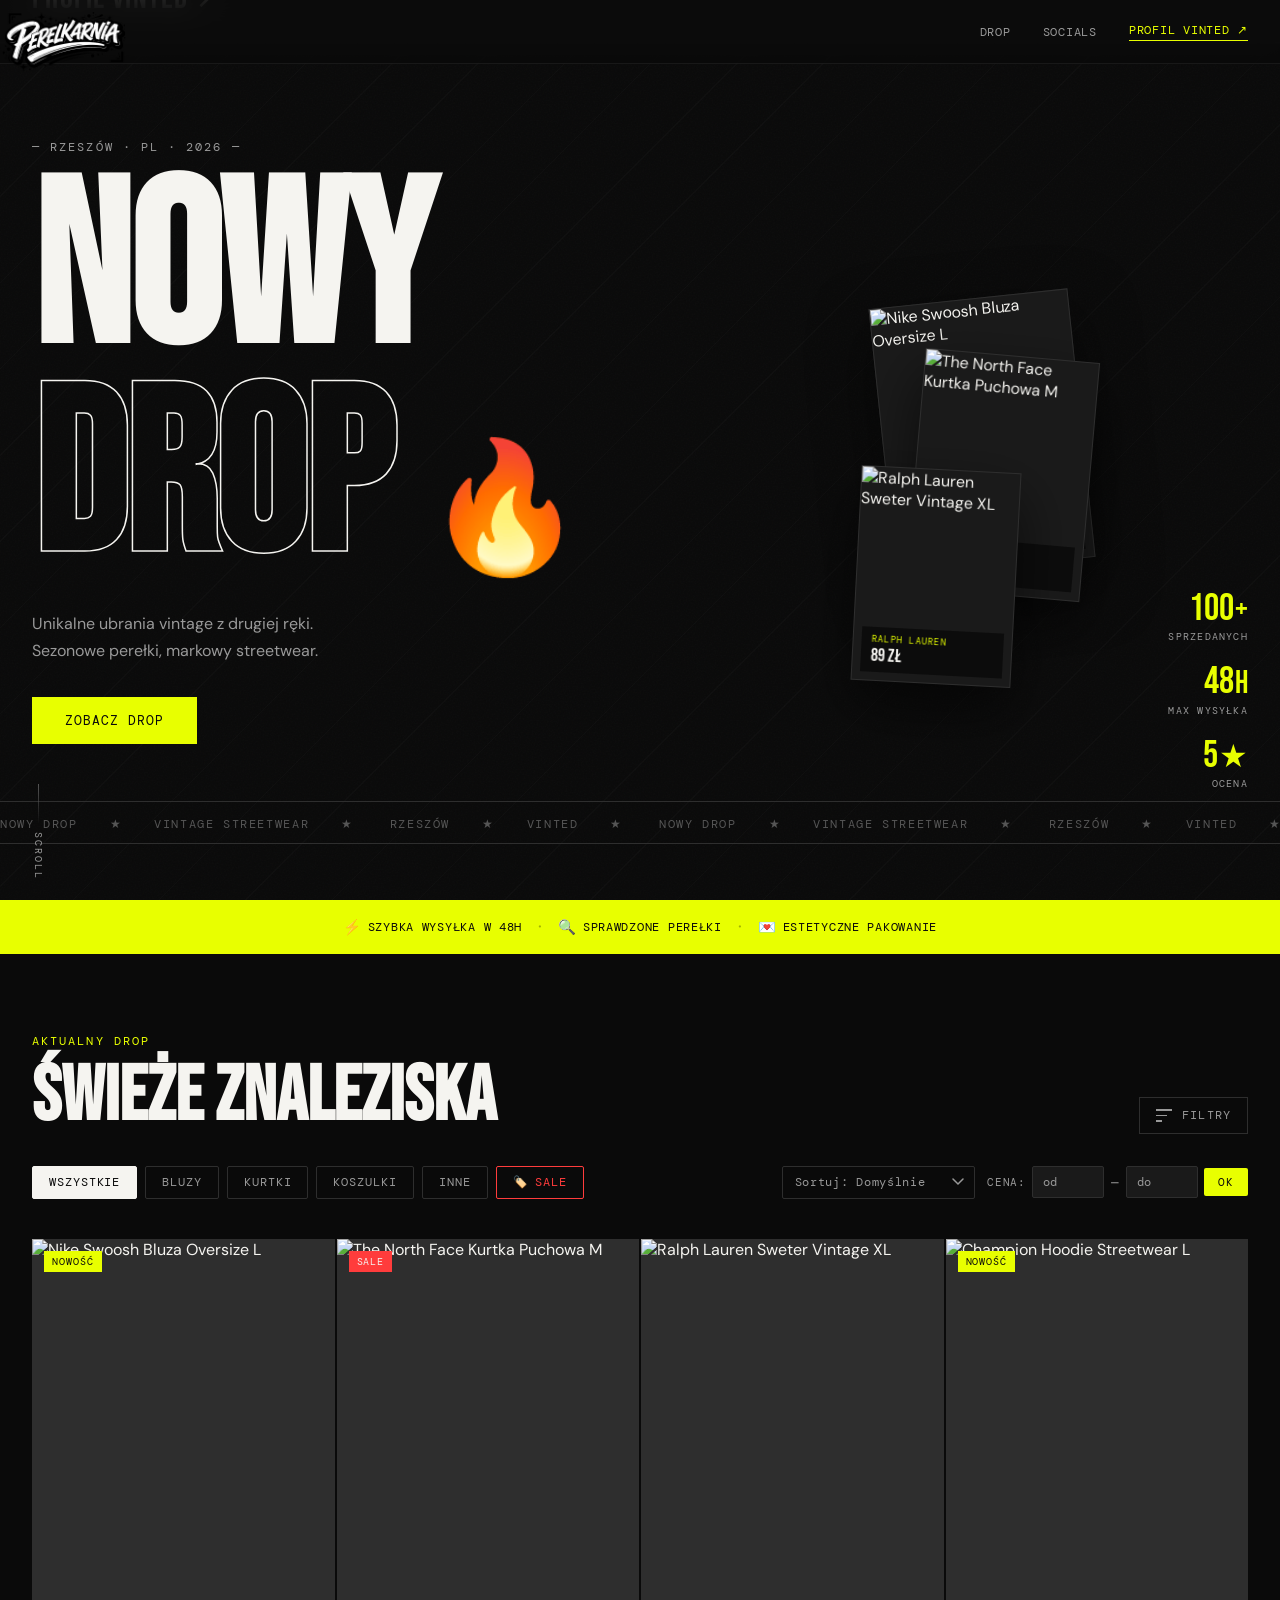
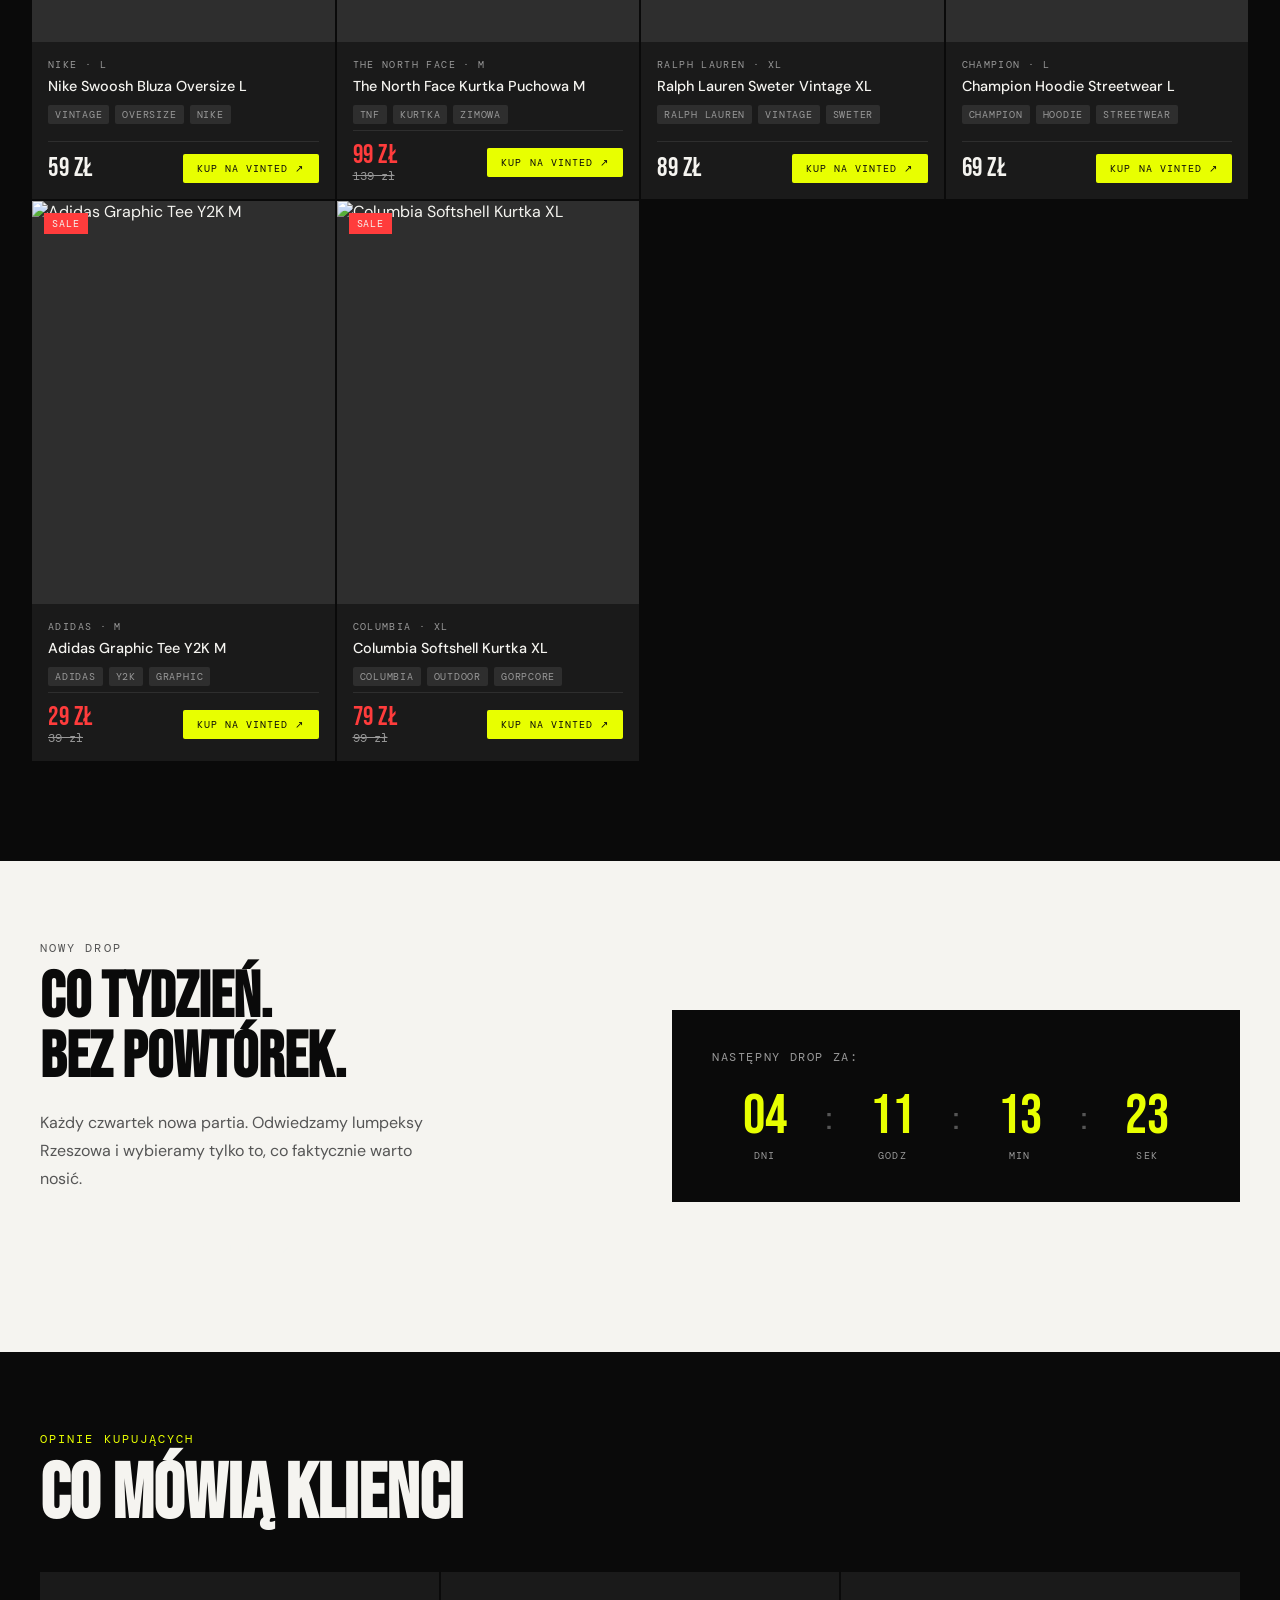
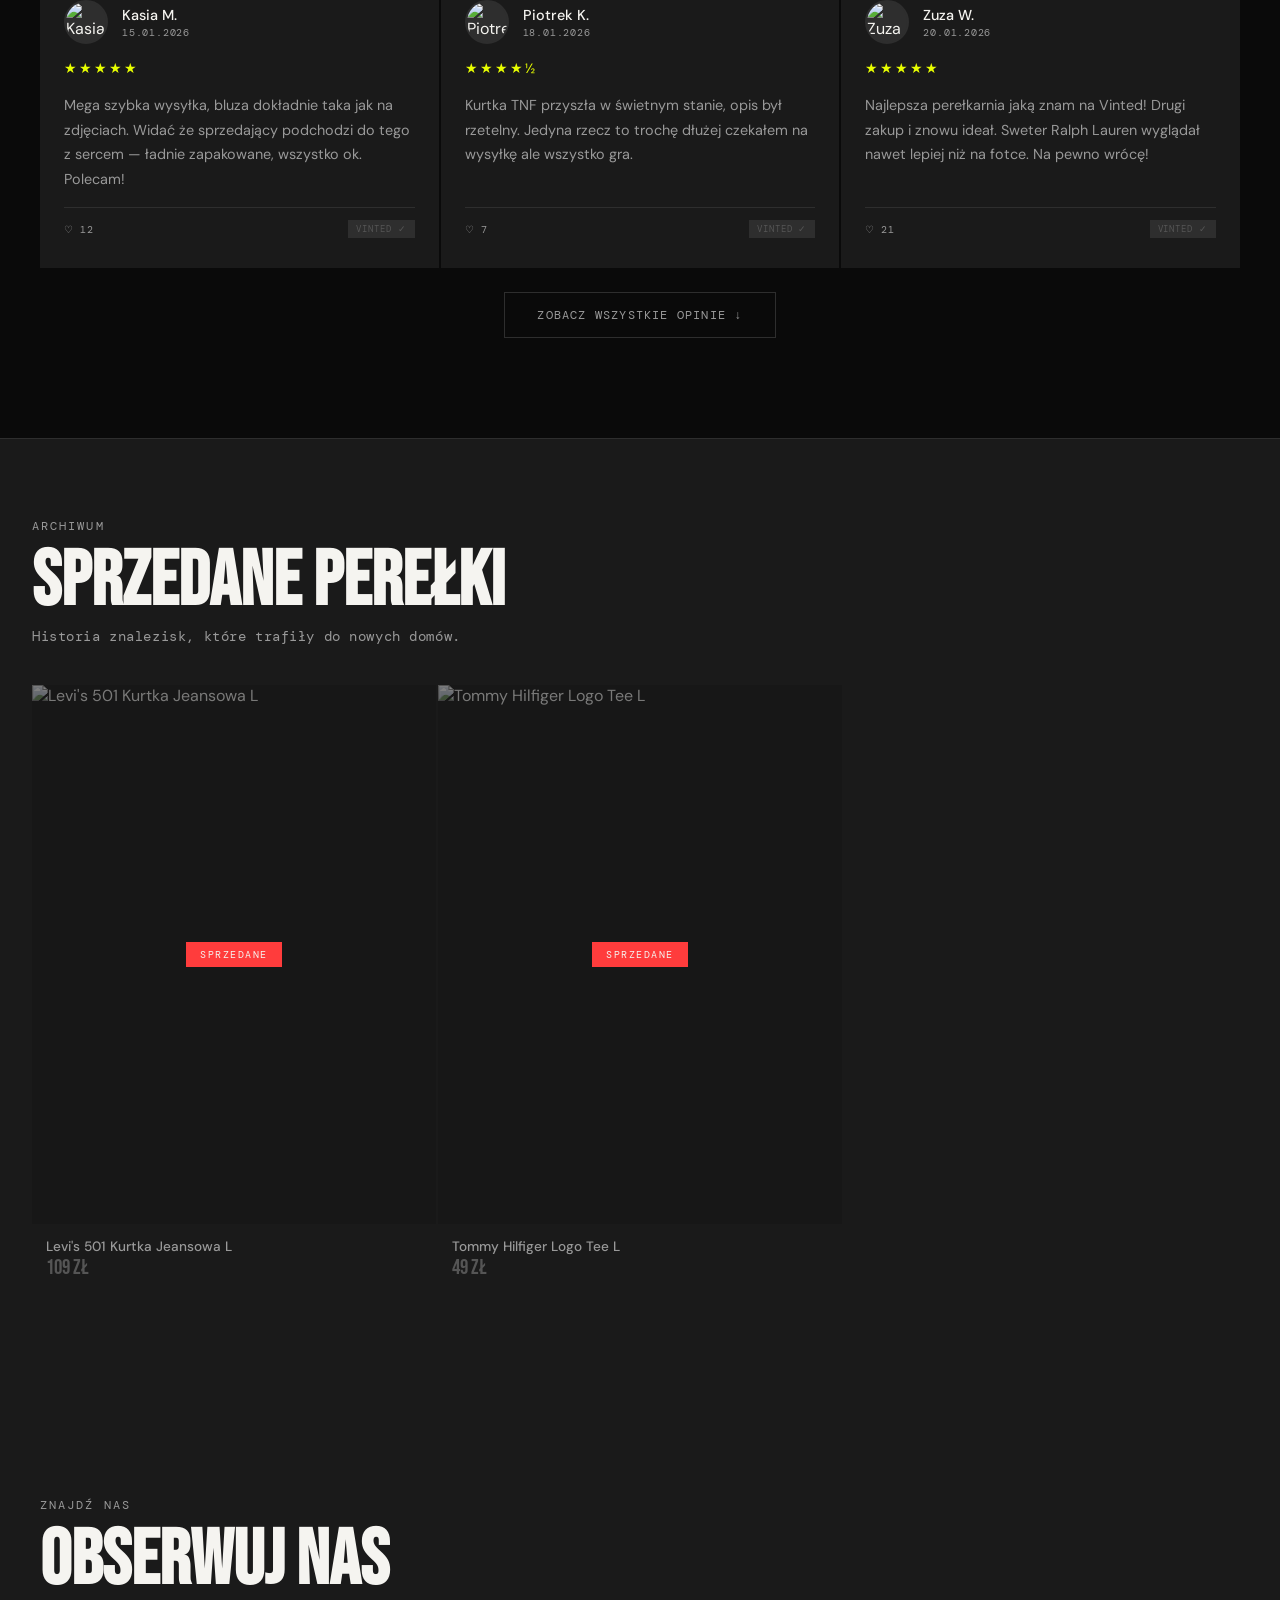
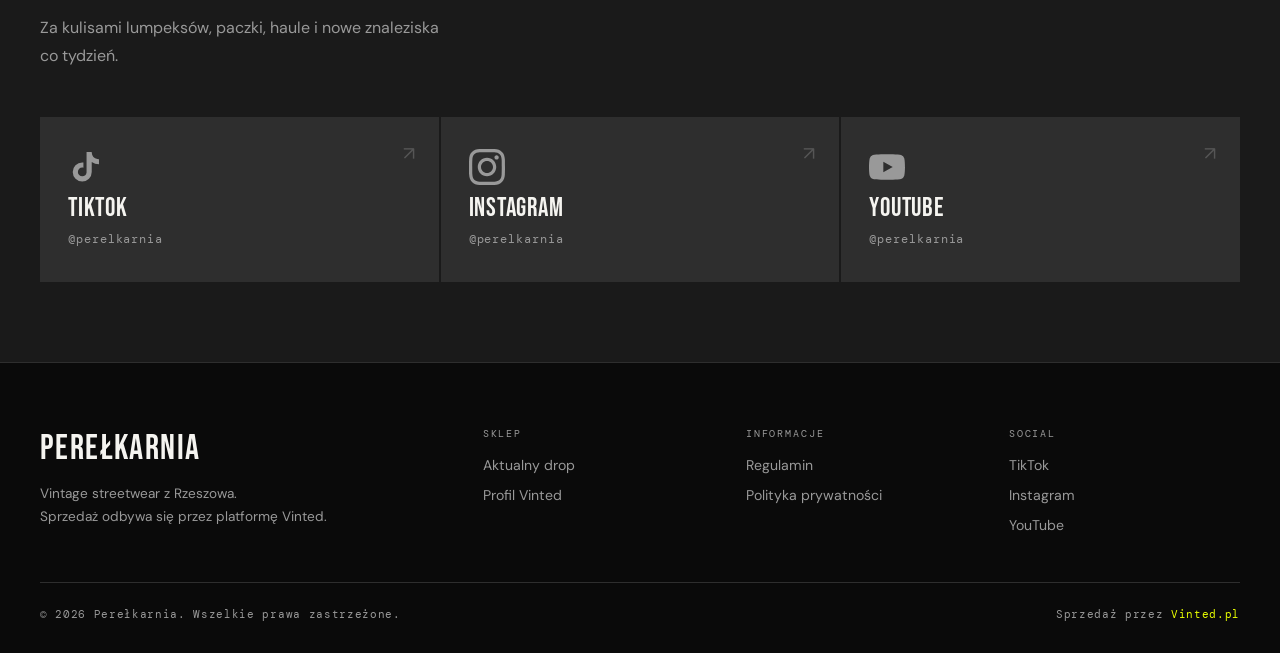
==== commit d7690106: "Update index.html" ====
--- a/index.html
+++ b/index.html
@@ -89,8 +89,6 @@
       <div class="trust__item"><span class="trust__icon">⚡</span> Szybka wysyłka w 48h</div>
       <div class="trust__sep">·</div>
       <div class="trust__item"><span class="trust__icon">🔍</span> Sprawdzone perełki</div>
-      <div class="trust__sep">·</div>
-      <div class="trust__item"><span class="trust__icon">🛍️</span> Kup 2 sztuki — zaoszczędź 5%</div>
       <div class="trust__sep">·</div>
       <div class="trust__item"><span class="trust__icon">💌</span> Estetyczne pakowanie</div>
     </div>
@@ -318,4 +316,4 @@
 
   <script src="script.js"></script>
 </body>
-</html>+</html>
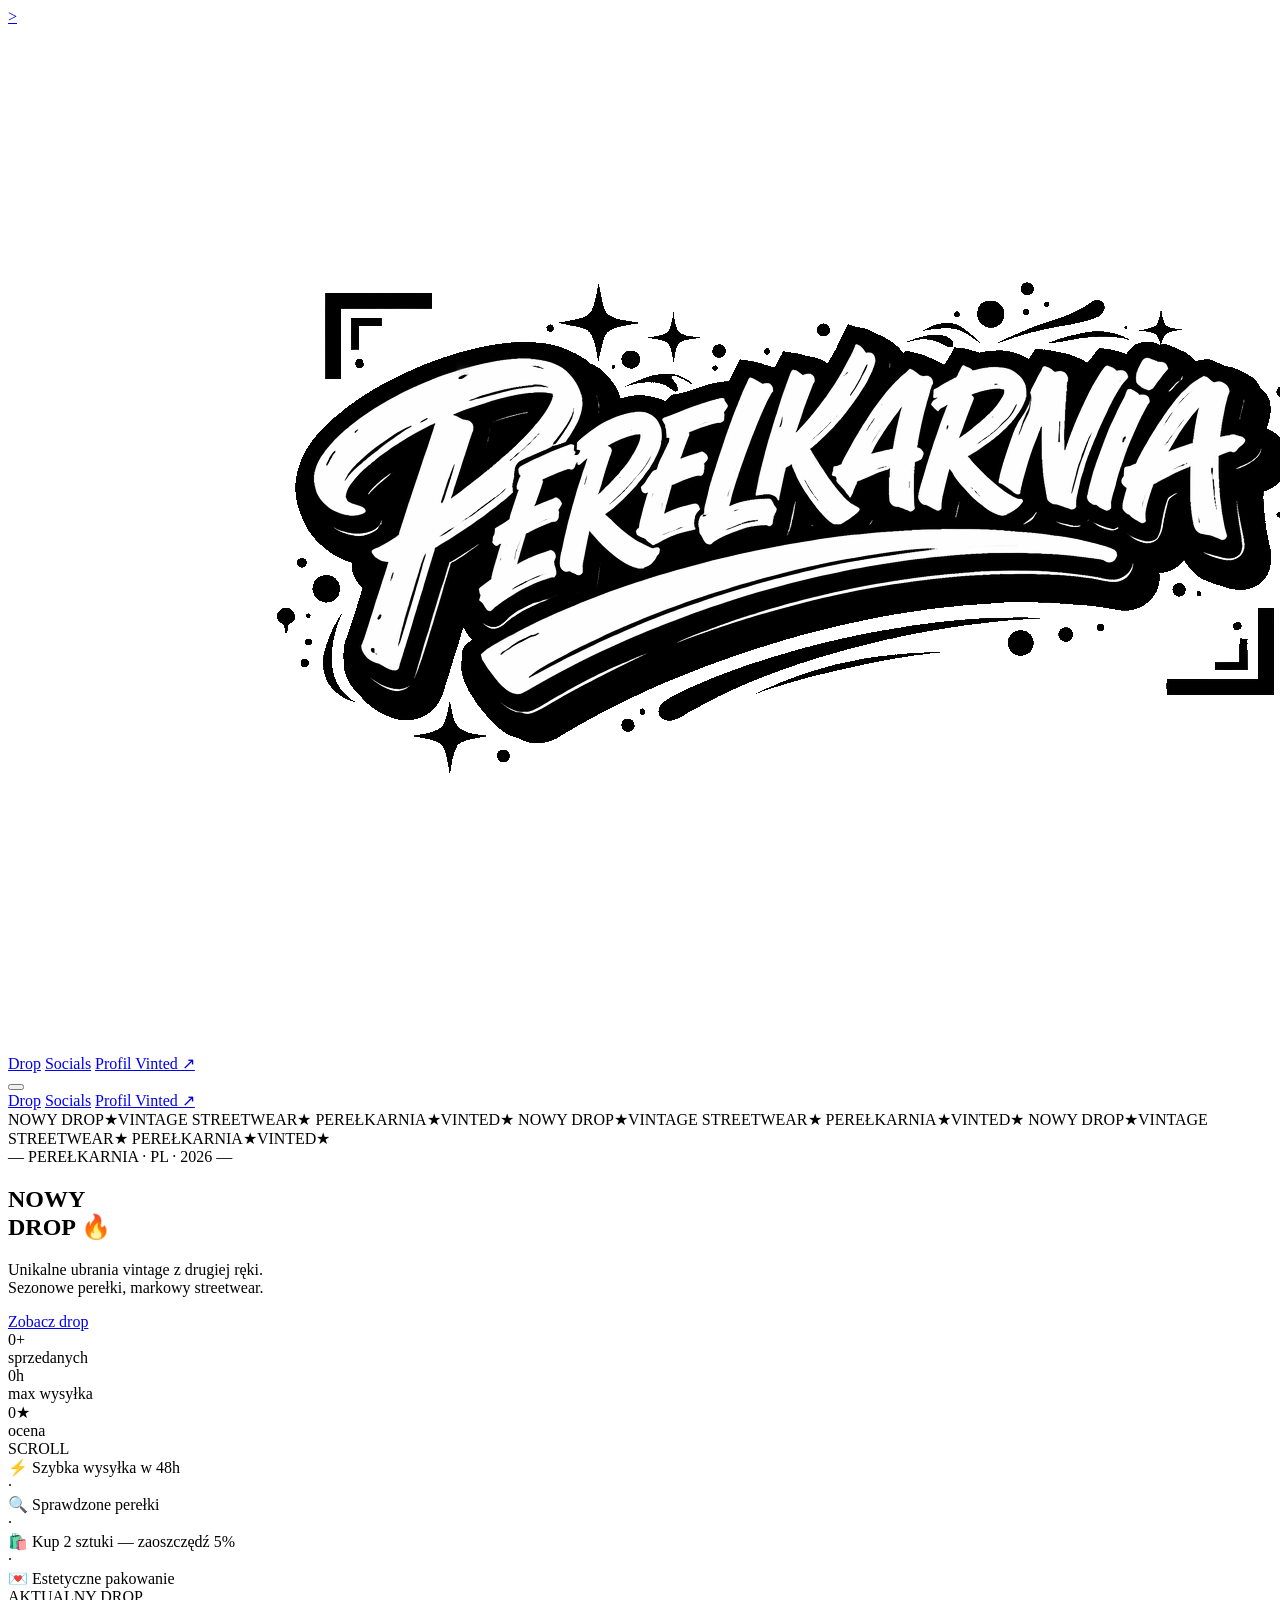
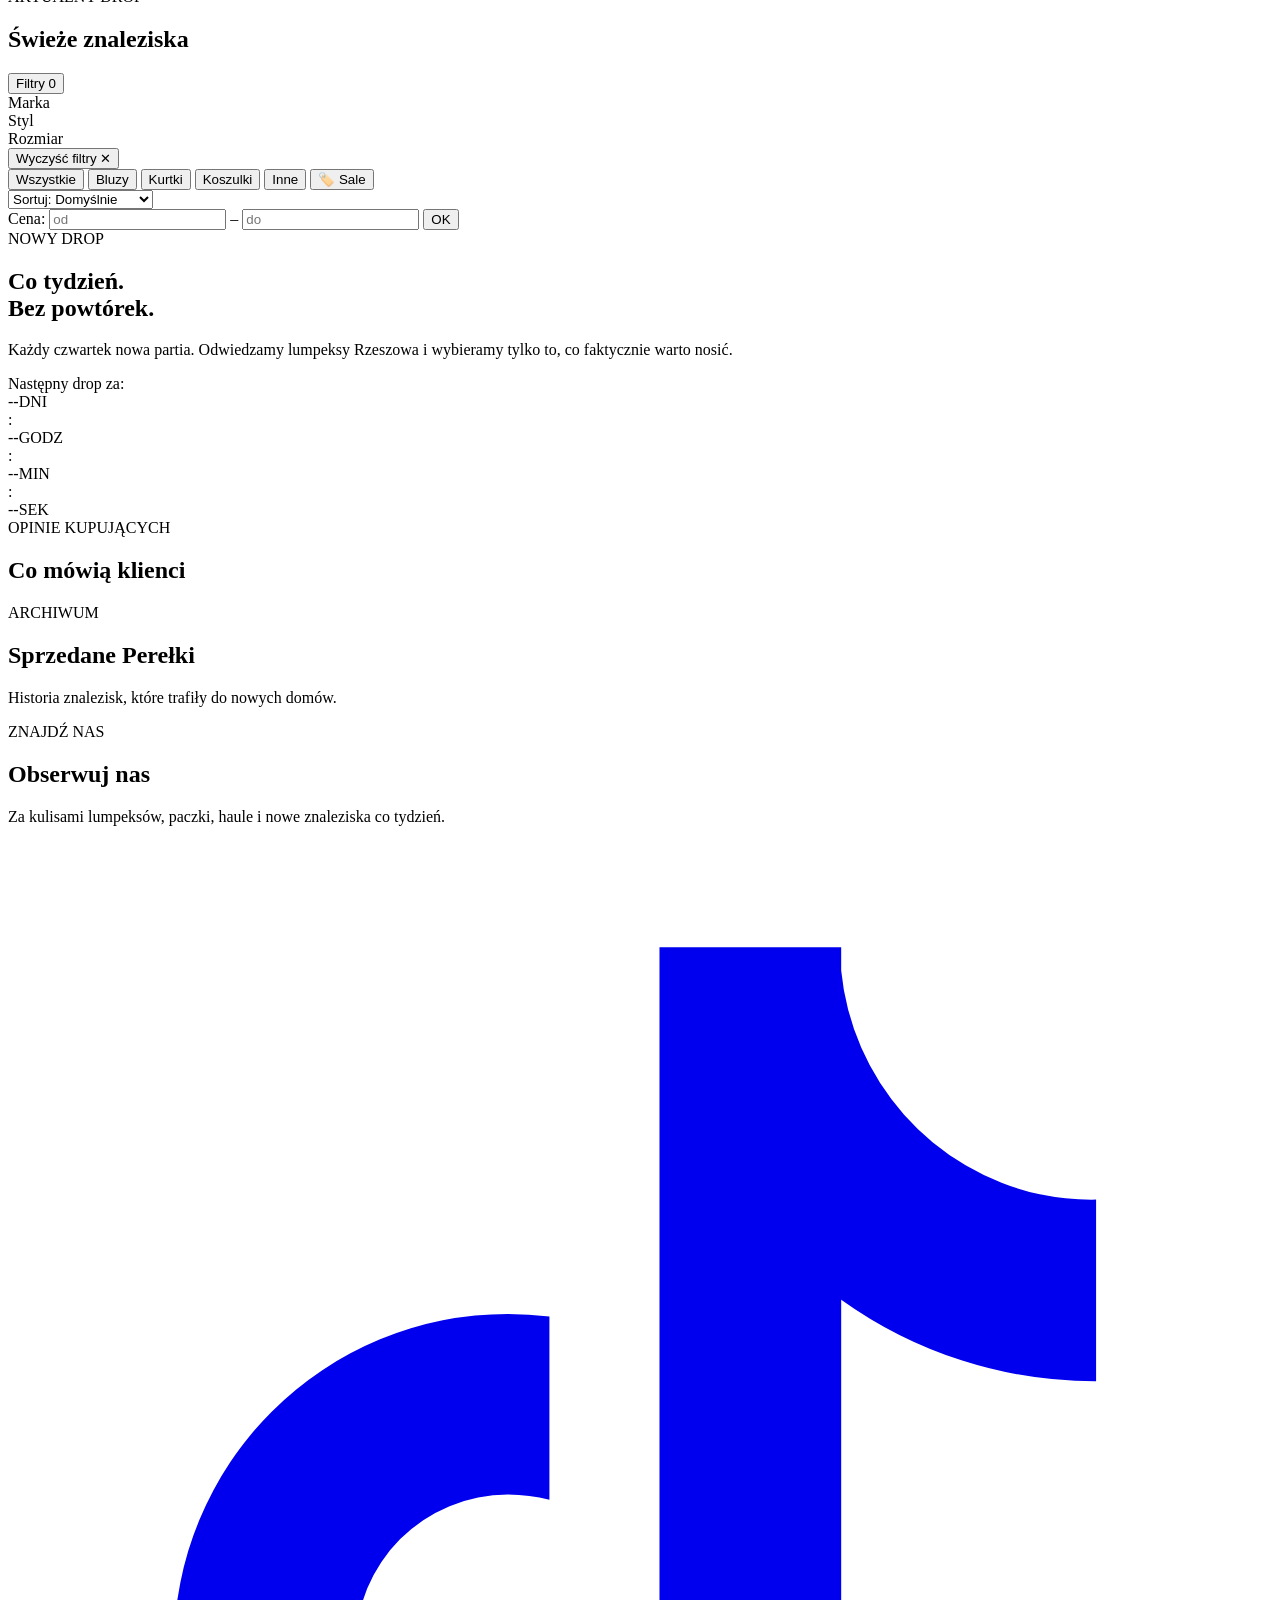
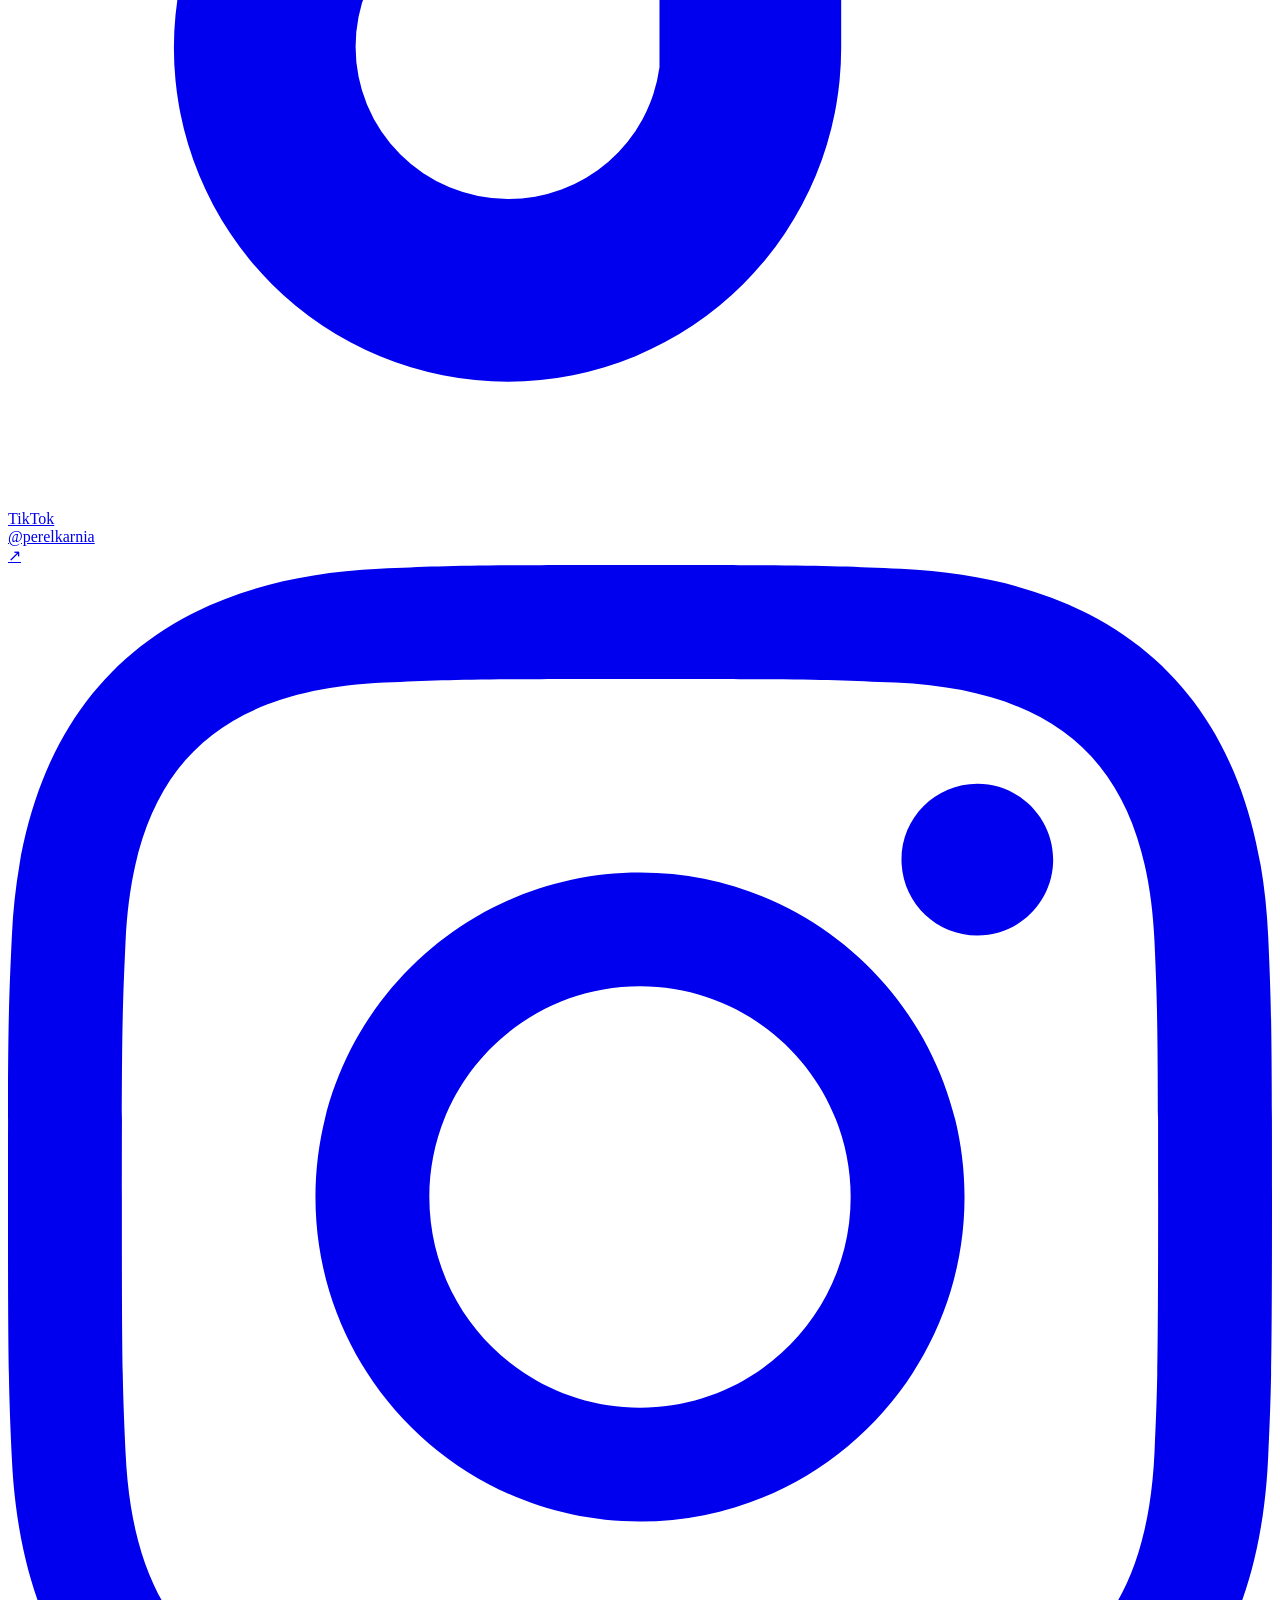
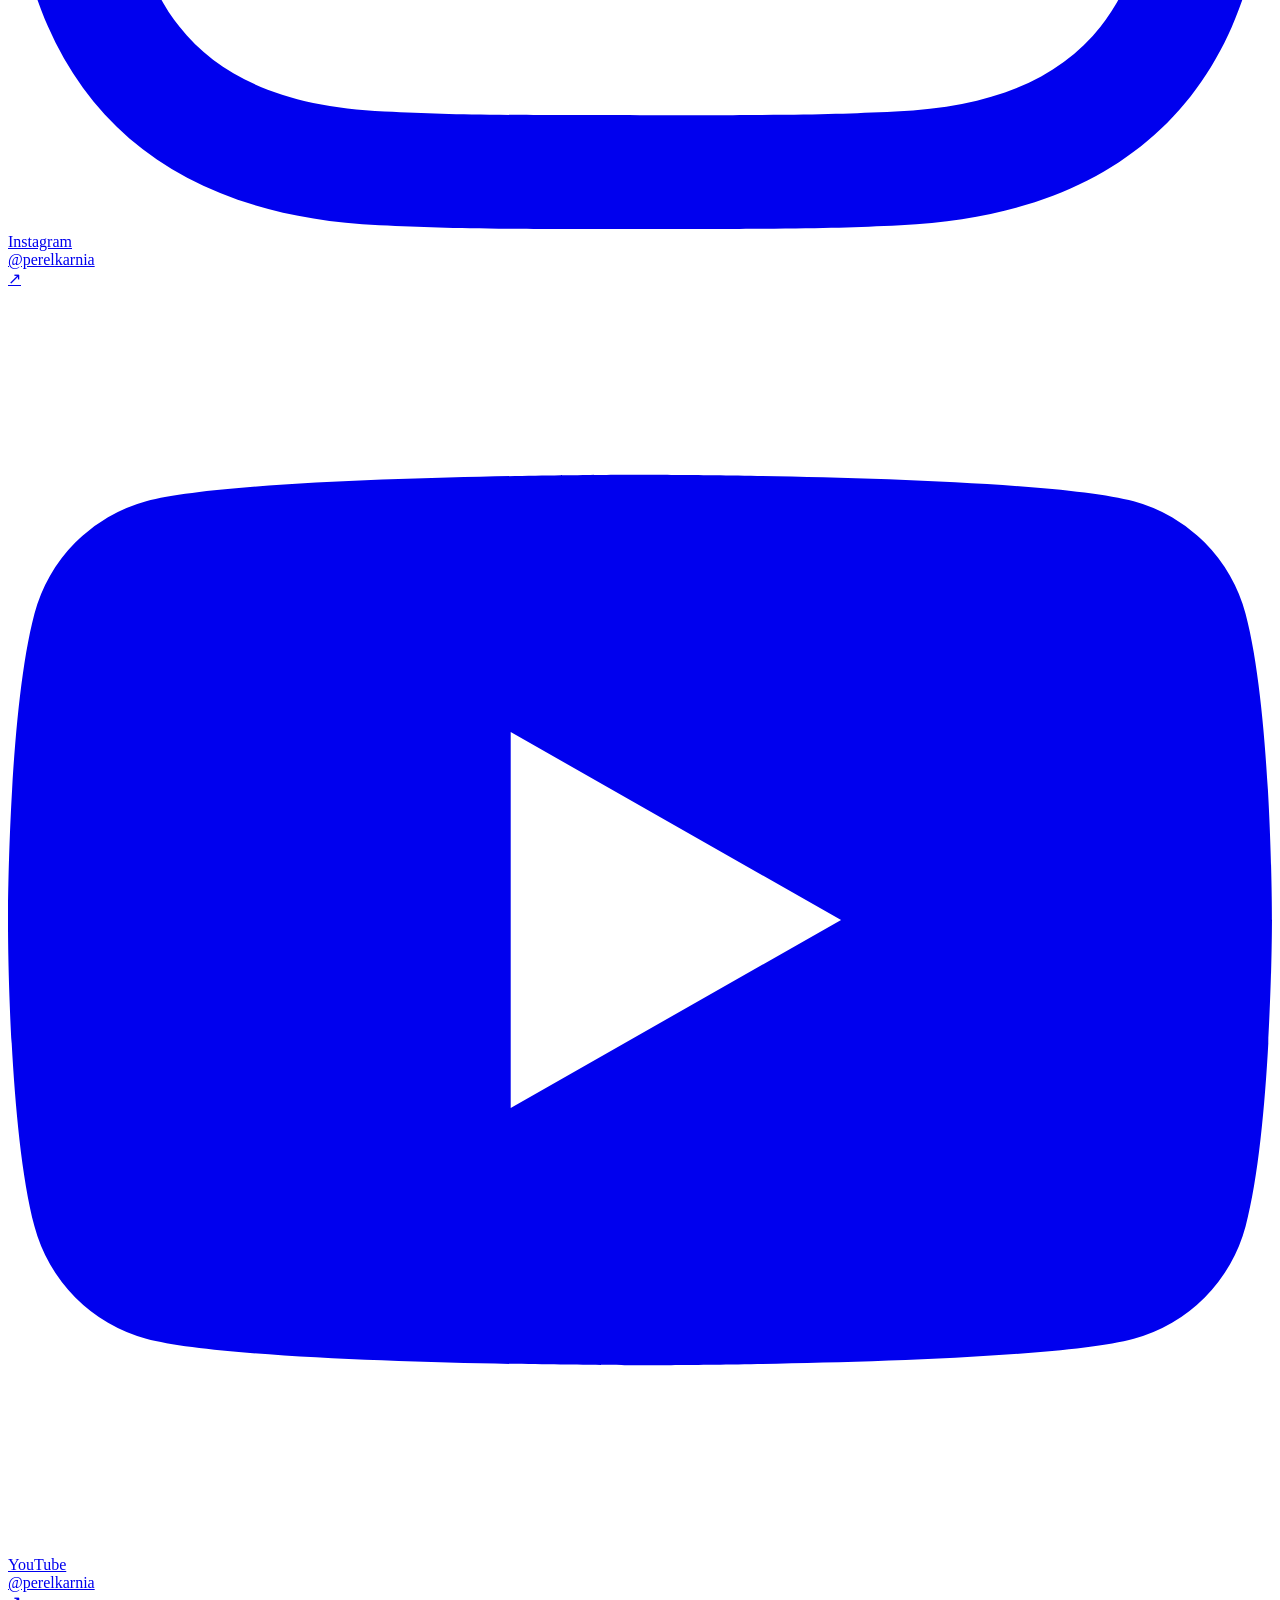
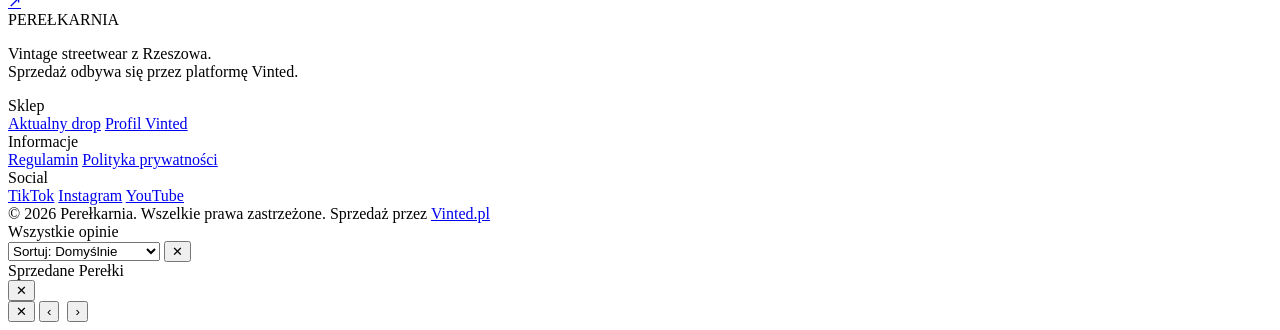
==== commit 74af861e: "Add files via upload" ====
--- a/index.html
+++ b/index.html
@@ -43,16 +43,16 @@
     <div class="hero__ticker" aria-hidden="true">
       <div class="ticker__inner">
         <span>NOWY DROP</span><span>★</span><span>VINTAGE STREETWEAR</span><span>★</span>
-        <span>RZESZÓW</span><span>★</span><span>VINTED</span><span>★</span>
+        <span>PEREŁKARNIA</span><span>★</span><span>VINTED</span><span>★</span>
         <span>NOWY DROP</span><span>★</span><span>VINTAGE STREETWEAR</span><span>★</span>
-        <span>RZESZÓW</span><span>★</span><span>VINTED</span><span>★</span>
+        <span>PEREŁKARNIA</span><span>★</span><span>VINTED</span><span>★</span>
         <span>NOWY DROP</span><span>★</span><span>VINTAGE STREETWEAR</span><span>★</span>
-        <span>RZESZÓW</span><span>★</span><span>VINTED</span><span>★</span>
+        <span>PEREŁKARNIA</span><span>★</span><span>VINTED</span><span>★</span>
       </div>
     </div>
 
     <div class="hero__content">
-      <div class="hero__label reveal">— Rzeszów · PL · 2026 —</div>
+      <div class="hero__label reveal">— PEREŁKARNIA · PL · 2026 —</div>
       <h1 class="hero__headline reveal">
         <span class="hero__fire">NOWY</span><br />
         <span class="hero__outline">DROP</span>
@@ -64,11 +64,11 @@
 
     <div class="hero__stats reveal">
       <div class="hero__stat">
-        <div class="stat__row"><span class="stat__num" data-target="100">0</span><span class="stat__suffix">+</span></div>
+        <div class="stat__row"><span class="stat__num" data-target="500">0</span><span class="stat__suffix">+</span></div>
         <span class="stat__label">sprzedanych</span>
       </div>
       <div class="hero__stat">
-        <div class="stat__row"><span class="stat__num" data-target="48">0</span><span class="stat__suffix">h</span></div>
+        <div class="stat__row"><span class="stat__num" data-target="24">0</span><span class="stat__suffix">h</span></div>
         <span class="stat__label">max wysyłka</span>
       </div>
       <div class="hero__stat">
@@ -89,6 +89,8 @@
       <div class="trust__item"><span class="trust__icon">⚡</span> Szybka wysyłka w 48h</div>
       <div class="trust__sep">·</div>
       <div class="trust__item"><span class="trust__icon">🔍</span> Sprawdzone perełki</div>
+      <div class="trust__sep">·</div>
+      <div class="trust__item"><span class="trust__icon">🛍️</span> Kup 2 sztuki — zaoszczędź 5%</div>
       <div class="trust__sep">·</div>
       <div class="trust__item"><span class="trust__icon">💌</span> Estetyczne pakowanie</div>
     </div>
@@ -167,7 +169,6 @@
         <div class="drop__label">NOWY DROP</div>
         <h2 class="drop__title">Co tydzień.<br />Bez powtórek.</h2>
         <p class="drop__text">Każdy czwartek nowa partia. Odwiedzamy lumpeksy Rzeszowa i wybieramy tylko to, co faktycznie warto nosić.</p>
-        <a href="https://vinted.pl" target="_blank" class="btn btn--white">Obserwuj nas na Vinted ↗</a>
       </div>
       <div class="drop__right reveal">
         <div class="drop__countdown">
@@ -316,4 +317,4 @@
 
   <script src="script.js"></script>
 </body>
-</html>
+</html>
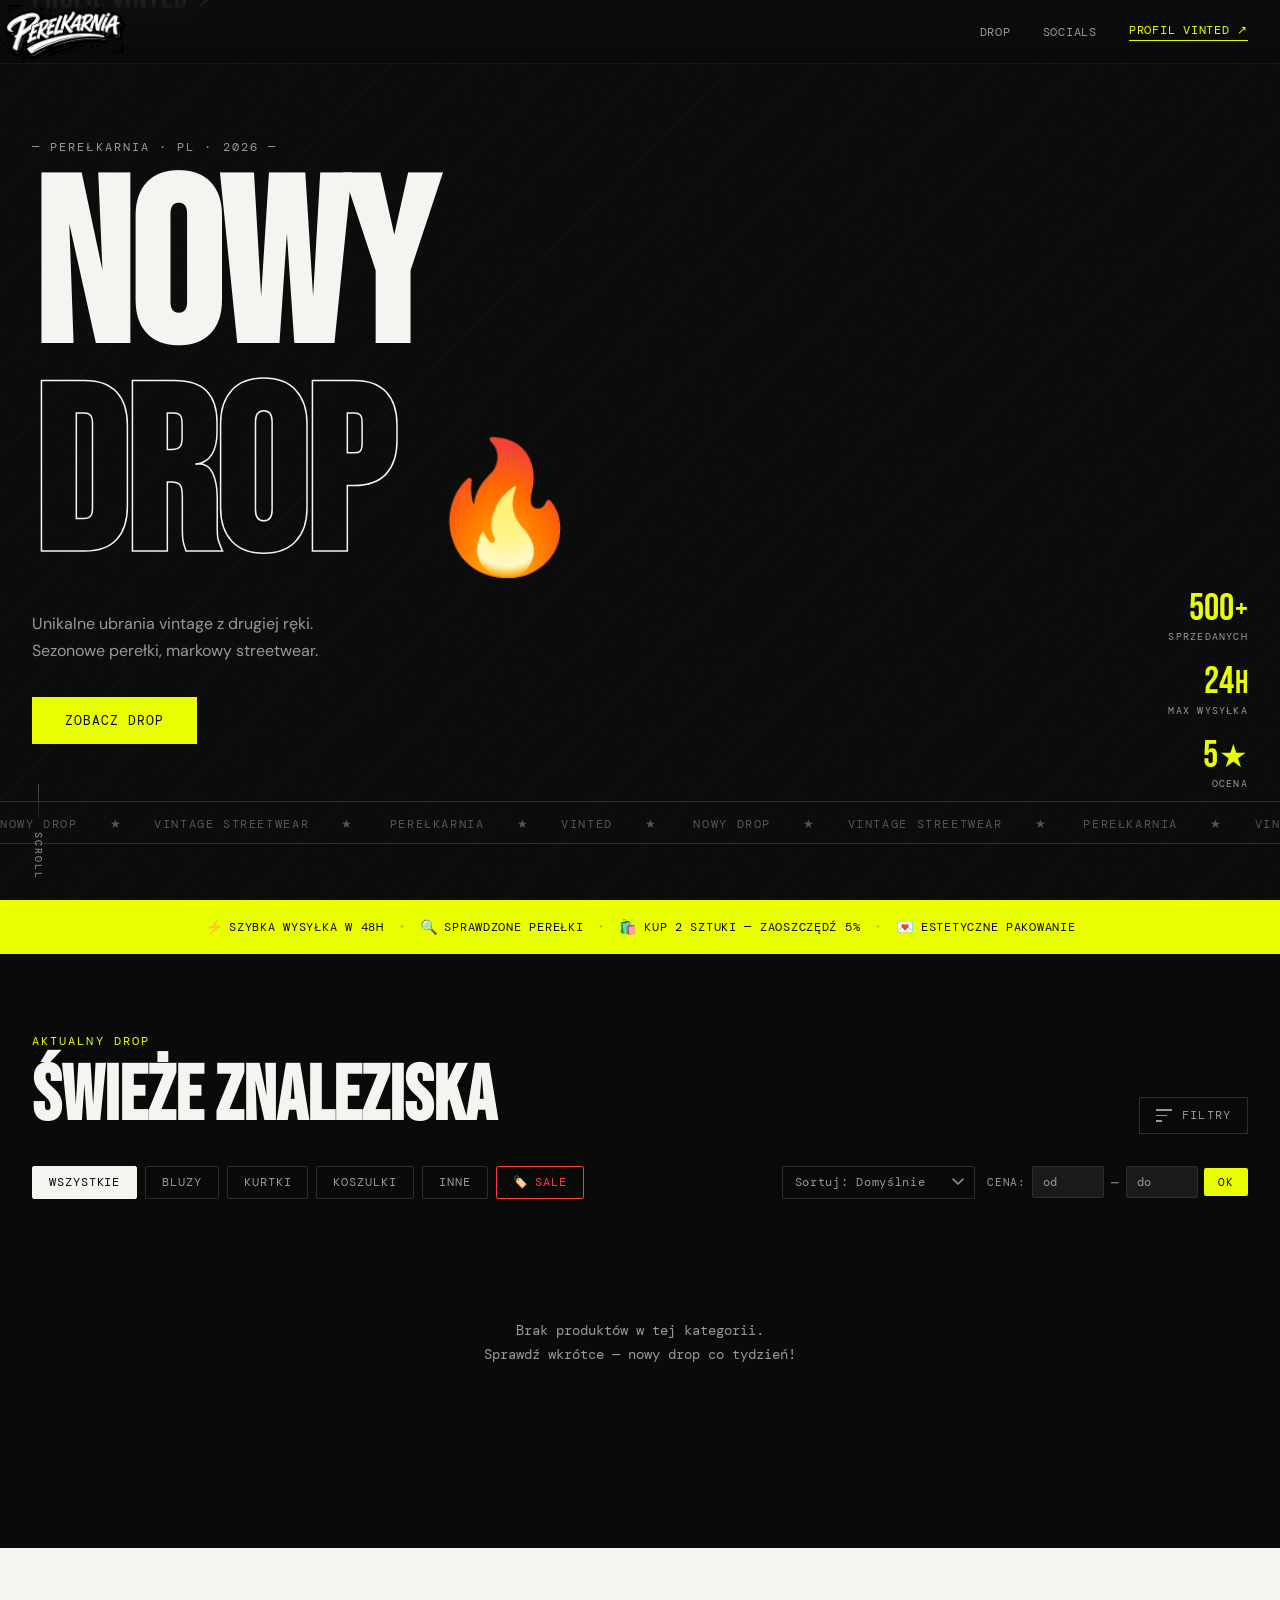
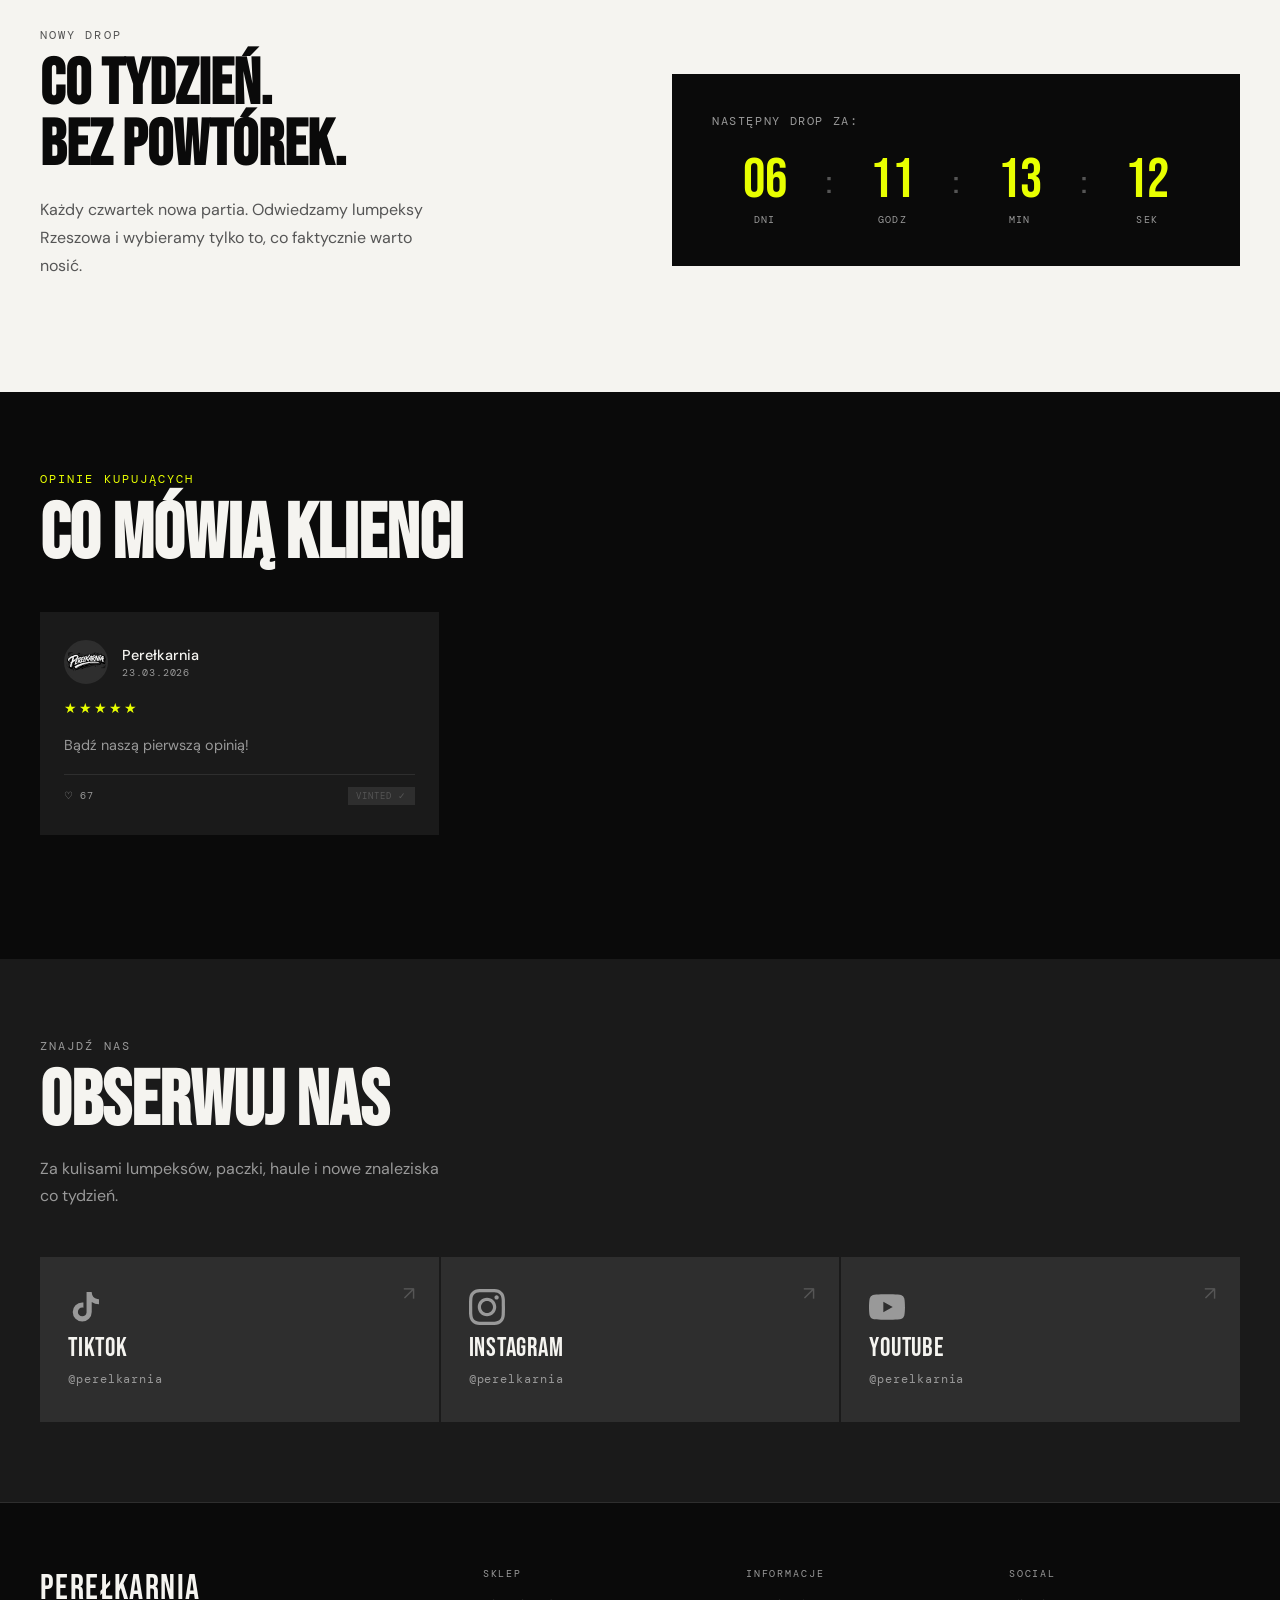
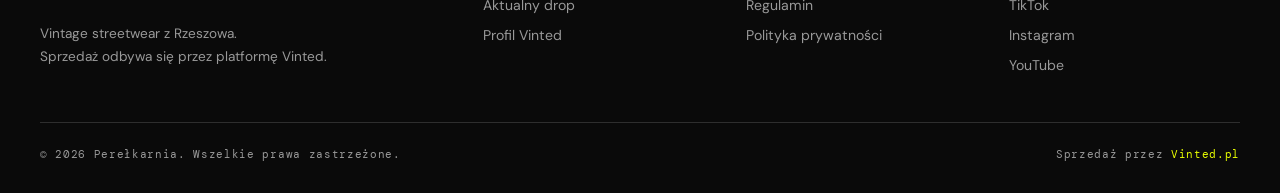
==== commit 3fee14df: "Update index.html" ====
--- a/index.html
+++ b/index.html
@@ -18,7 +18,7 @@
     <div class="nav__links">
       <a href="#produkty">Drop</a>
       <a href="#social">Socials</a>
-      <a href="https://vinted.pl" target="_blank" class="nav__cta">Profil Vinted ↗</a>
+      <a href="https://www.vinted.pl/member/3143415082" target="_blank" class="nav__cta">Profil Vinted ↗</a>
     </div>
     <button class="nav__burger" id="burger" aria-label="menu" aria-expanded="false">
       <span></span><span></span>
@@ -28,7 +28,7 @@
   <div class="mobile-menu" id="mobileMenu">
     <a href="#produkty" class="mm__link">Drop</a>
     <a href="#social" class="mm__link">Socials</a>
-    <a href="https://vinted.pl" target="_blank" class="mm__link">Profil Vinted ↗</a>
+    <a href="https://www.vinted.pl/member/3143415082" target="_blank" class="mm__link">Profil Vinted ↗</a>
   </div>
 
   <!-- HERO -->
@@ -250,7 +250,7 @@
           <div class="footer__col">
             <div class="footer__col-title">Sklep</div>
             <a href="#produkty">Aktualny drop</a>
-            <a href="https://vinted.pl" target="_blank">Profil Vinted</a>
+            <a href="https://www.vinted.pl/member/3143415082" target="_blank">Profil Vinted</a>
           </div>
           <div class="footer__col">
             <div class="footer__col-title">Informacje</div>
@@ -267,7 +267,7 @@
       </div>
       <div class="footer__bottom">
         <span>© 2026 Perełkarnia. Wszelkie prawa zastrzeżone.</span>
-        <span>Sprzedaż przez <a href="https://vinted.pl" target="_blank">Vinted.pl</a></span>
+        <span>Sprzedaż przez <a href="https://www.vinted.pl/member/3143415082" target="_blank">Vinted.pl</a></span>
       </div>
     </div>
   </footer>
@@ -317,4 +317,4 @@
 
   <script src="script.js"></script>
 </body>
-</html>+</html>
--- a/style.css
+++ b/style.css
@@ -0,0 +1,751 @@
+/* ═══════════════════════════════════════════════════════════
+   PEREŁKARNIA — style.css  v2
+   ═══════════════════════════════════════════════════════════ */
+
+:root {
+  --black:   #0a0a0a;
+  --white:   #f5f4f0;
+  --gray-1:  #1a1a1a;
+  --gray-2:  #2e2e2e;
+  --gray-3:  #555;
+  --gray-4:  #999;
+  --gray-5:  #ccc;
+  --accent:  #e8ff00;
+  --accent2: #ff3c3c;
+  --font-display: 'Bebas Neue', sans-serif;
+  --font-mono:    'DM Mono', monospace;
+  --font-body:    'DM Sans', sans-serif;
+  --nav-h: 64px;
+  --ease-out: cubic-bezier(0.16, 1, 0.3, 1);
+}
+
+*, *::before, *::after { box-sizing: border-box; margin: 0; padding: 0; }
+html { scroll-behavior: smooth; }
+body { font-family: var(--font-body); background: var(--black); color: var(--white); overflow-x: hidden; }
+img { display: block; max-width: 100%; }
+a { color: inherit; text-decoration: none; }
+button { font-family: var(--font-body); cursor: pointer; border: none; background: none; }
+select { font-family: var(--font-body); }
+
+::-webkit-scrollbar { width: 4px; }
+::-webkit-scrollbar-track { background: var(--black); }
+::-webkit-scrollbar-thumb { background: var(--gray-2); border-radius: 2px; }
+
+/* REVEAL */
+.reveal { opacity: 0; transform: translateY(28px); transition: opacity 0.7s var(--ease-out), transform 0.7s var(--ease-out); }
+.reveal.visible { opacity: 1; transform: none; }
+
+/* BUTTONS */
+.btn {
+  display: inline-flex; align-items: center; gap: 8px;
+  padding: 14px 32px;
+  font-family: var(--font-mono); font-size: 0.8rem; letter-spacing: 0.08em; text-transform: uppercase;
+  border: 1.5px solid currentColor;
+  transition: background 0.2s, color 0.2s, transform 0.15s;
+  position: relative; overflow: hidden; z-index: 0;
+}
+.btn::after { content: ''; position: absolute; inset: 0; background: currentColor; transform: translateX(-101%); transition: transform 0.3s var(--ease-out); z-index: -1; }
+.btn:hover::after { transform: translateX(0); }
+.btn:hover { color: var(--black); }
+.btn:active { transform: scale(0.97); }
+.btn--primary { background: var(--accent); color: var(--black); border-color: var(--accent); }
+.btn--primary::after { background: var(--white); }
+
+/* ═══ NAV ═══ */
+.nav {
+  position: fixed; top: 0; left: 0; right: 0; height: var(--nav-h); z-index: 100;
+  display: flex; align-items: center; justify-content: space-between; padding: 0 32px;
+  transition: background 0.3s, backdrop-filter 0.3s;
+}
+/* Always show background so logo is readable at top */
+.nav { background: rgba(10,10,10,0.85); backdrop-filter: blur(12px); border-bottom: 1px solid rgba(255,255,255,0.06); }
+.nav.scrolled { background: rgba(10,10,10,0.95); border-bottom-color: var(--gray-2); }
+
+.nav__links { display: flex; align-items: center; gap: 32px; }
+.nav__links a { font-family: var(--font-mono); font-size: 0.78rem; letter-spacing: 0.06em; text-transform: uppercase; color: var(--gray-4); transition: color 0.2s; }
+.nav__links a:hover { color: var(--white); }
+.nav__cta { color: var(--accent) !important; border-bottom: 1px solid var(--accent); padding-bottom: 2px; }
+.nav__burger { display: none; flex-direction: column; gap: 5px; width: 28px; padding: 4px 0; }
+.nav__burger span { display: block; height: 1.5px; background: var(--white); transition: transform 0.3s, opacity 0.3s; }
+.nav__burger.open span:first-child { transform: translateY(6.5px) rotate(45deg); }
+.nav__burger.open span:last-child  { transform: translateY(-6.5px) rotate(-45deg); }
+
+.mobile-menu {
+  position: fixed; top: var(--nav-h); left: 0; right: 0;
+  background: var(--gray-1); z-index: 99;
+  display: flex; flex-direction: column; padding: 24px 32px; gap: 20px;
+  border-bottom: 1px solid var(--gray-2);
+  transform: translateY(-110%); transition: transform 0.35s var(--ease-out);
+}
+.mobile-menu.open { transform: translateY(0); }
+.mm__link { font-family: var(--font-display); font-size: 2rem; letter-spacing: 0.04em; color: var(--white); transition: color 0.2s; }
+.mm__link:hover { color: var(--accent); }
+
+.nav__logo img {
+    height: 165px;
+    margin-left: -62px;
+    margin-top: -15px;
+    width: auto;
+    max-width: 100%;
+    object-fit: contain;
+}
+
+/* ═══ HERO ═══ */
+.hero {
+  position: relative; min-height: 100svh;
+  display: flex; flex-direction: column; justify-content: center;
+  padding: calc(var(--nav-h) + 40px) 32px 120px; overflow: hidden;
+}
+
+/* BG PRODUCT — ghosted image in the corner */
+.hero__bg-product {
+  position: absolute; right: 0; top: 0; bottom: 0;
+  width: 50%; pointer-events: none; z-index: 0;
+  overflow: hidden;
+}
+.hero__bg-product img {
+  width: 100%; height: 100%; object-fit: cover;
+  opacity: 0.09;
+  mask-image: linear-gradient(to left, rgba(0,0,0,0.6) 0%, transparent 100%);
+  -webkit-mask-image: linear-gradient(to left, rgba(0,0,0,0.6) 0%, transparent 100%);
+  filter: grayscale(100%) contrast(1.2);
+  transform: scale(1.05);
+  transition: opacity 1.2s ease;
+}
+
+.hero__noise {
+  position: absolute; inset: 0;
+  background-image: url("data:image/svg+xml,%3Csvg viewBox='0 0 200 200' xmlns='http://www.w3.org/2000/svg'%3E%3Cfilter id='n'%3E%3CfeTurbulence type='fractalNoise' baseFrequency='0.65' numOctaves='3' stitchTiles='stitch'/%3E%3C/filter%3E%3Crect width='100%25' height='100%25' filter='url(%23n)' opacity='0.04'/%3E%3C/svg%3E");
+  background-size: 200px; pointer-events: none; opacity: 0.6; z-index: 1;
+}
+.hero::before {
+  content: ''; position: absolute; inset: 0; z-index: 1;
+  background-image: repeating-linear-gradient(-45deg, transparent, transparent 60px, rgba(255,255,255,0.015) 60px, rgba(255,255,255,0.015) 61px);
+  pointer-events: none;
+}
+.hero__content { position: relative; z-index: 2; }
+.hero__stats   { position: relative; z-index: 2; }
+.hero__scroll  { position: absolute; left: 32px; bottom: 20px; z-index: 2; display: flex; flex-direction: column; align-items: center; gap: 8px; }
+
+.hero__ticker {
+  position: absolute; bottom: 56px; left: 0; right: 0; overflow: hidden;
+  border-top: 1px solid var(--gray-2); border-bottom: 1px solid var(--gray-2);
+  padding: 10px 0; white-space: nowrap; z-index: 2;
+}
+.ticker__inner { display: inline-block; animation: ticker 20s linear infinite; }
+.ticker__inner span { font-family: var(--font-mono); font-size: 0.72rem; letter-spacing: 0.14em; color: var(--gray-3); margin-right: 32px; text-transform: uppercase; }
+@keyframes ticker { from { transform: translateX(0); } to { transform: translateX(-50%); } }
+
+.hero__label { font-family: var(--font-mono); font-size: 0.72rem; letter-spacing: 0.18em; color: var(--gray-4); text-transform: uppercase; margin-bottom: 16px; transition-delay: 0.1s; }
+.hero__headline { font-family: var(--font-display); font-size: clamp(5rem, 18vw, 16rem); line-height: 0.9; letter-spacing: -0.01em; color: var(--white); transition-delay: 0.2s; }
+.hero__outline { -webkit-text-stroke: 1.5px var(--white); color: transparent; }
+.hero__emoji { display: inline-block; font-size: clamp(3rem, 10vw, 9rem); animation: bounce 2.5s ease-in-out infinite; }
+@keyframes bounce { 0%,100%{transform:translateY(0) rotate(-5deg)} 50%{transform:translateY(-12px) rotate(5deg)} }
+.hero__sub { font-size: 1rem; line-height: 1.7; color: var(--gray-4); max-width: 380px; margin-top: 24px; transition-delay: 0.3s; }
+.hero__sub + .btn { margin-top: 32px; transition-delay: 0.4s; }
+
+/* STATS — fixed inline layout */
+.hero__stats {
+  position: absolute; right: 32px; bottom: 110px;
+  display: flex; flex-direction: column; gap: 20px; text-align: right;
+  transition-delay: 0.5s;
+}
+.hero__stat { display: flex; flex-direction: column; align-items: flex-end; }
+.stat__row { display: flex; align-items: baseline; gap: 1px; line-height: 1; }
+.stat__num { font-family: var(--font-display); font-size: 2.4rem; color: var(--accent); }
+.stat__suffix { font-family: var(--font-display); font-size: 2rem; color: var(--accent); }
+.stat__label { font-family: var(--font-mono); font-size: 0.65rem; letter-spacing: 0.12em; color: var(--gray-4); text-transform: uppercase; margin-top: 2px; }
+
+.scroll__line { width: 1px; height: 40px; background: linear-gradient(to bottom, var(--gray-3), transparent); animation: scrollPulse 2s ease-in-out infinite; }
+.hero__scroll span { font-family: var(--font-mono); font-size: 0.6rem; letter-spacing: 0.2em; color: var(--gray-4); writing-mode: vertical-rl; text-transform: uppercase; }
+@keyframes scrollPulse { 0%,100%{opacity:.3;transform:scaleY(1)} 50%{opacity:1;transform:scaleY(1.2)} }
+
+/* ═══ TRUST ═══ */
+.trust { background: var(--accent); color: var(--black); overflow: hidden; }
+.trust__bar { display: flex; align-items: center; justify-content: center; flex-wrap: wrap; padding: 14px 24px; }
+.trust__item { font-family: var(--font-mono); font-size: 0.75rem; letter-spacing: 0.06em; text-transform: uppercase; display: flex; align-items: center; gap: 6px; padding: 4px 16px; }
+.trust__sep { color: rgba(0,0,0,0.3); font-size: 1.2rem; line-height: 1; }
+.trust__icon { font-size: 0.9rem; }
+
+/* ═══ HERO FLOATING CARDS ═══ */
+.hero__floating-cards {
+  position: absolute; right: 0; top: 0; bottom: 0;
+  width: 48%; pointer-events: none; z-index: 2;
+  overflow: hidden; display: flex; align-items: center; justify-content: center;
+}
+.hero__card-stack {
+  position: relative; width: 260px; height: 380px;
+}
+.hero__float-card {
+  position: absolute; background: var(--gray-1); border: 1px solid var(--gray-2);
+  overflow: hidden; box-shadow: 0 24px 60px rgba(0,0,0,0.6);
+  transition: transform 0.8s var(--ease-out);
+}
+.hero__float-card img { width: 100%; height: 100%; object-fit: cover; }
+.hero__float-card:nth-child(1) {
+  width: 200px; height: 280px; top: 20px; left: 50px;
+  transform: rotate(-6deg);
+  animation: floatCard1 6s ease-in-out infinite;
+}
+.hero__float-card:nth-child(2) {
+  width: 180px; height: 250px; top: 60px; right: 10px;
+  transform: rotate(5deg);
+  animation: floatCard2 7s ease-in-out infinite 0.5s;
+}
+.hero__float-card:nth-child(3) {
+  width: 160px; height: 220px; bottom: 40px; left: 30px;
+  transform: rotate(3deg);
+  animation: floatCard3 8s ease-in-out infinite 1s;
+}
+.hero__float-card .float-card__label {
+  position: absolute; bottom: 8px; left: 8px; right: 8px;
+  background: rgba(10,10,10,0.85); backdrop-filter: blur(6px);
+  padding: 6px 10px;
+}
+.hero__float-card .float-card__brand { font-family: var(--font-mono); font-size: 0.55rem; letter-spacing: 0.14em; text-transform: uppercase; color: var(--accent); }
+.hero__float-card .float-card__price { font-family: var(--font-display); font-size: 1.1rem; color: var(--white); }
+@keyframes floatCard1 {
+  0%,100% { transform: rotate(-6deg) translateY(0); }
+  50%      { transform: rotate(-4deg) translateY(-12px); }
+}
+@keyframes floatCard2 {
+  0%,100% { transform: rotate(5deg) translateY(0); }
+  50%      { transform: rotate(7deg) translateY(-16px); }
+}
+@keyframes floatCard3 {
+  0%,100% { transform: rotate(3deg) translateY(0); }
+  50%      { transform: rotate(1deg) translateY(-10px); }
+}
+@media (max-width: 860px) { .hero__floating-cards { display: none; } }
+
+/* ═══ PRODUCTS ═══ */
+.products { padding: 80px 32px 100px; max-width: 1400px; margin: 0 auto; }
+.products__label { font-family: var(--font-mono); font-size: 0.72rem; letter-spacing: 0.18em; color: var(--accent); text-transform: uppercase; margin-bottom: 12px; transition-delay: 0.05s; }
+.products__title { font-family: var(--font-display); font-size: clamp(2.8rem, 6vw, 5rem); line-height: 0.95; color: var(--white); transition-delay: 0.1s; }
+
+.products__controls { display: flex; align-items: center; justify-content: space-between; flex-wrap: wrap; gap: 16px; margin-bottom: 40px; transition-delay: 0.15s; }
+.filter__group { display: flex; gap: 8px; flex-wrap: wrap; }
+.filter__btn {
+  font-family: var(--font-mono); font-size: 0.72rem; letter-spacing: 0.08em; text-transform: uppercase;
+  padding: 8px 16px; border: 1px solid var(--gray-2); color: var(--gray-4); background: transparent;
+  transition: border-color 0.2s, color 0.2s, background 0.2s; border-radius: 2px; cursor: pointer;
+}
+.filter__btn:hover { border-color: var(--gray-4); color: var(--white); }
+.filter__btn.active { background: var(--white); color: var(--black); border-color: var(--white); }
+.filter__btn--sale { border-color: var(--accent2); color: var(--accent2); }
+.filter__btn--sale:hover, .filter__btn--sale.active { background: var(--accent2); color: var(--white); border-color: var(--accent2); }
+
+.sort__group { display: flex; align-items: center; gap: 12px; flex-wrap: wrap; }
+.sort__select {
+  font-family: var(--font-mono); font-size: 0.72rem; letter-spacing: 0.06em; color: var(--gray-4);
+  background: transparent; border: 1px solid var(--gray-2); padding: 8px 32px 8px 12px;
+  appearance: none; -webkit-appearance: none; cursor: pointer; border-radius: 2px;
+  background-image: url("data:image/svg+xml,%3Csvg xmlns='http://www.w3.org/2000/svg' width='12' height='8' viewBox='0 0 12 8'%3E%3Cpath d='M1 1l5 5 5-5' stroke='%23999' stroke-width='1.5' fill='none' stroke-linecap='round'/%3E%3C/svg%3E");
+  background-repeat: no-repeat; background-position: right 10px center;
+}
+.sort__select:focus { outline: none; border-color: var(--gray-4); }
+.sort__select option { background: var(--gray-1); color: var(--white); }
+
+/* PRICE RANGE */
+.price-range { display: flex; align-items: center; gap: 6px; }
+.price-range__label { font-family: var(--font-mono); font-size: 0.7rem; letter-spacing: 0.08em; color: var(--gray-4); text-transform: uppercase; }
+.price-range__input {
+  width: 72px; font-family: var(--font-mono); font-size: 0.75rem; color: var(--white);
+  background: var(--gray-1); border: 1px solid var(--gray-2); padding: 7px 10px;
+  border-radius: 2px; outline: none;
+}
+.price-range__input:focus { border-color: var(--gray-4); }
+.price-range__input::placeholder { color: var(--gray-4); }
+/* Hide number spinners */
+.price-range__input::-webkit-inner-spin-button,
+.price-range__input::-webkit-outer-spin-button { -webkit-appearance: none; }
+.price-range__sep { color: var(--gray-4); font-size: 0.9rem; }
+.price-range__btn {
+  font-family: var(--font-mono); font-size: 0.7rem; letter-spacing: 0.08em; text-transform: uppercase;
+  padding: 7px 14px; background: var(--accent); color: var(--black); border-radius: 2px;
+  transition: opacity 0.2s;
+}
+.price-range__btn:hover { opacity: 0.85; }
+
+/* GRID */
+.products__grid { display: grid; grid-template-columns: repeat(4, 1fr); gap: 2px; }
+.products__empty { text-align: center; padding: 80px 20px; color: var(--gray-4); font-family: var(--font-mono); font-size: 0.85rem; line-height: 1.8; }
+
+/* PRODUCT CARD */
+.product-card {
+  position: relative; background: var(--gray-1);
+  display: flex; flex-direction: column; overflow: hidden; cursor: pointer;
+  animation: cardIn 0.5s var(--ease-out) both;
+}
+@keyframes cardIn { from{opacity:0;transform:translateY(16px)} to{opacity:1;transform:none} }
+
+.product-card__img-wrap { position: relative; aspect-ratio: 3/4; overflow: hidden; background: var(--gray-2); }
+.product-card__img { width: 100%; height: 100%; object-fit: cover; transition: transform 0.6s var(--ease-out); }
+.product-card:hover .product-card__img { transform: scale(1.07); }
+
+.product-card__badge {
+  position: absolute; top: 12px; left: 12px;
+  font-family: var(--font-mono); font-size: 0.62rem; letter-spacing: 0.1em; text-transform: uppercase;
+  padding: 4px 8px; z-index: 2;
+}
+.badge--new  { background: var(--accent); color: var(--black); }
+.badge--sold { background: var(--accent2); color: var(--white); }
+.badge--hot  { background: var(--black); color: var(--accent); border: 1px solid var(--accent); }
+.badge--sale { background: var(--accent2); color: var(--white); }
+
+.product-card__zoom-hint {
+  position: absolute; bottom: 12px; right: 12px;
+  width: 36px; height: 36px; background: rgba(0,0,0,0.7); backdrop-filter: blur(4px);
+  border-radius: 50%; display: flex; align-items: center; justify-content: center;
+  font-size: 0.9rem; opacity: 0; transition: opacity 0.25s; pointer-events: none; z-index: 2;
+}
+.product-card:hover .product-card__zoom-hint { opacity: 1; }
+
+.product-card__info { padding: 16px; display: flex; flex-direction: column; gap: 6px; flex: 1; }
+.product-card__cat { font-family: var(--font-mono); font-size: 0.62rem; letter-spacing: 0.14em; color: var(--gray-4); text-transform: uppercase; }
+.product-card__name { font-size: 0.9rem; font-weight: 500; color: var(--white); line-height: 1.35; }
+.product-card__meta { display: flex; gap: 6px; flex-wrap: wrap; margin-top: 2px; }
+.product-card__tag { font-family: var(--font-mono); font-size: 0.6rem; letter-spacing: 0.08em; color: var(--gray-4); background: var(--gray-2); padding: 3px 7px; border-radius: 2px; text-transform: uppercase; }
+
+.product-card__footer { display: flex; align-items: center; justify-content: space-between; margin-top: auto; padding-top: 12px; border-top: 1px solid var(--gray-2); }
+.product-card__prices { display: flex; flex-direction: column; gap: 2px; }
+.product-card__price { font-family: var(--font-display); font-size: 1.6rem; color: var(--white); letter-spacing: 0.02em; line-height: 1; }
+.product-card__price--sold { color: var(--gray-4); text-decoration: line-through; }
+.product-card__price--sale { color: var(--accent2); }
+.product-card__price--original { font-family: var(--font-mono); font-size: 0.78rem; color: var(--gray-4); text-decoration: line-through; line-height: 1; }
+
+.product-card__btn {
+  font-family: var(--font-mono); font-size: 0.65rem; letter-spacing: 0.1em; text-transform: uppercase;
+  padding: 8px 14px; background: var(--accent); color: var(--black); border-radius: 2px;
+  transition: background 0.2s, transform 0.15s; flex-shrink: 0;
+}
+.product-card__btn:hover { background: var(--white); }
+.product-card__btn:active { transform: scale(0.96); }
+.product-card__btn--sold { background: var(--gray-2); color: var(--gray-4); cursor: not-allowed; }
+.product-card__btn--sold:hover { background: var(--gray-2); }
+
+/* ═══ PRODUCT DETAIL OVERLAY ═══ */
+.pdetail {
+  position: fixed; inset: 0; z-index: 150; overflow-y: auto;
+  background: var(--black);
+  opacity: 0; pointer-events: none;
+  transition: opacity 0.35s var(--ease-out);
+}
+.pdetail.open { opacity: 1; pointer-events: all; }
+
+.pdetail__inner { max-width: 1100px; margin: 0 auto; padding: 100px 32px 80px; }
+
+.pdetail__back {
+  display: inline-flex; align-items: center; gap: 8px;
+  font-family: var(--font-mono); font-size: 0.75rem; letter-spacing: 0.1em; text-transform: uppercase;
+  color: var(--gray-4); margin-bottom: 48px; cursor: pointer; background: none; border: none;
+  transition: color 0.2s;
+}
+.pdetail__back:hover { color: var(--white); }
+
+.pdetail__layout { display: grid; grid-template-columns: 1fr 1fr; gap: 64px; align-items: start; }
+
+/* Gallery */
+.pdetail__gallery { display: flex; flex-direction: column; gap: 8px; }
+.pdetail__main-img {
+  position: relative; aspect-ratio: 3/4; overflow: hidden; background: var(--gray-1); cursor: zoom-in;
+}
+.pdetail__main-img img { width: 100%; height: 100%; object-fit: cover; transition: transform 0.5s var(--ease-out); }
+.pdetail__main-img:hover img { transform: scale(1.04); }
+.pdetail__thumbs { display: flex; gap: 8px; flex-wrap: wrap; }
+.pdetail__thumb {
+  width: 72px; height: 72px; overflow: hidden; cursor: pointer;
+  border: 2px solid transparent; opacity: 0.6; transition: opacity 0.2s, border-color 0.2s; flex-shrink: 0;
+}
+.pdetail__thumb.active { border-color: var(--accent); opacity: 1; }
+.pdetail__thumb:hover { opacity: 1; }
+.pdetail__thumb img { width: 100%; height: 100%; object-fit: cover; }
+
+/* Detail info */
+.pdetail__info { display: flex; flex-direction: column; gap: 20px; position: sticky; top: 100px; }
+.pdetail__brand { font-family: var(--font-mono); font-size: 0.72rem; letter-spacing: 0.18em; text-transform: uppercase; color: var(--accent); }
+.pdetail__name { font-family: var(--font-display); font-size: clamp(2rem, 4vw, 3.2rem); line-height: 0.95; color: var(--white); }
+.pdetail__prices { display: flex; align-items: baseline; gap: 12px; }
+.pdetail__price { font-family: var(--font-display); font-size: 3rem; color: var(--white); line-height: 1; }
+.pdetail__price--sale { color: var(--accent2); }
+.pdetail__price--original { font-family: var(--font-display); font-size: 2rem; color: var(--gray-4); text-decoration: line-through; line-height: 1; }
+.pdetail__sale-badge { font-family: var(--font-mono); font-size: 0.72rem; letter-spacing: 0.1em; background: var(--accent2); color: var(--white); padding: 4px 10px; text-transform: uppercase; }
+
+.pdetail__divider { border: none; border-top: 1px solid var(--gray-2); }
+
+.pdetail__meta { display: grid; grid-template-columns: 1fr 1fr; gap: 12px; }
+.pdetail__meta-item { display: flex; flex-direction: column; gap: 4px; }
+.pdetail__meta-key { font-family: var(--font-mono); font-size: 0.65rem; letter-spacing: 0.14em; text-transform: uppercase; color: var(--gray-4); }
+.pdetail__meta-val { font-size: 0.9rem; color: var(--white); font-weight: 500; }
+
+.pdetail__tags { display: flex; gap: 6px; flex-wrap: wrap; }
+.pdetail__tag { font-family: var(--font-mono); font-size: 0.62rem; letter-spacing: 0.08em; text-transform: uppercase; background: var(--gray-2); color: var(--gray-4); padding: 4px 10px; border-radius: 2px; }
+
+.pdetail__desc { font-size: 0.95rem; color: var(--gray-4); line-height: 1.75; }
+
+.pdetail__cta { display: flex; flex-direction: column; gap: 12px; }
+.pdetail__btn {
+  display: block; text-align: center; width: 100%;
+  font-family: var(--font-mono); font-size: 0.8rem; letter-spacing: 0.1em; text-transform: uppercase;
+  padding: 16px; background: var(--accent); color: var(--black);
+  transition: background 0.2s, transform 0.15s;
+}
+.pdetail__btn:hover { background: var(--white); }
+.pdetail__btn:active { transform: scale(0.98); }
+.pdetail__btn--sold { background: var(--gray-2); color: var(--gray-4); cursor: not-allowed; pointer-events: none; }
+.pdetail__bundle-note { font-family: var(--font-mono); font-size: 0.7rem; letter-spacing: 0.06em; color: var(--accent); text-align: center; line-height: 1.5; }
+
+/* ═══ DROP SECTION ═══ */
+.drop-section { background: var(--white); color: var(--black); padding: 80px 32px; }
+.drop__inner { max-width: 1200px; margin: 0 auto; display: grid; grid-template-columns: 1fr 1fr; gap: 64px; align-items: center; }
+.drop__label { font-family: var(--font-mono); font-size: 0.72rem; letter-spacing: 0.18em; color: var(--gray-3); text-transform: uppercase; margin-bottom: 12px; }
+.drop__title { font-family: var(--font-display); font-size: clamp(2.8rem, 5vw, 5rem); line-height: 0.95; margin-bottom: 20px; }
+.drop__text { font-size: 1rem; line-height: 1.75; color: var(--gray-3); max-width: 400px; margin-bottom: 32px; }
+.drop__countdown { background: var(--black); color: var(--white); padding: 40px; }
+.drop__countdown-label { font-family: var(--font-mono); font-size: 0.72rem; letter-spacing: 0.14em; color: var(--gray-4); text-transform: uppercase; margin-bottom: 24px; }
+.countdown__grid { display: flex; align-items: center; gap: 8px; }
+.countdown__unit { display: flex; flex-direction: column; align-items: center; gap: 4px; flex: 1; }
+.countdown__num { font-family: var(--font-display); font-size: clamp(2rem, 5vw, 3.5rem); color: var(--accent); line-height: 1; min-width: 2ch; text-align: center; }
+.countdown__lab { font-family: var(--font-mono); font-size: 0.6rem; letter-spacing: 0.14em; color: var(--gray-4); text-transform: uppercase; }
+.countdown__sep { font-family: var(--font-display); font-size: 2rem; color: var(--gray-3); margin-top: -12px; }
+
+/* ═══ SOCIAL ═══ */
+.social { padding: 80px 32px; background: var(--gray-1); }
+.social__inner { max-width: 1200px; margin: 0 auto; }
+.social__label { font-family: var(--font-mono); font-size: 0.72rem; letter-spacing: 0.18em; color: var(--gray-4); text-transform: uppercase; margin-bottom: 12px; }
+.social__title { font-family: var(--font-display); font-size: clamp(2.8rem, 6vw, 5rem); line-height: 0.95; margin-bottom: 16px; }
+.social__sub { font-size: 1rem; color: var(--gray-4); margin-bottom: 48px; max-width: 400px; line-height: 1.7; }
+.social__cards { display: grid; grid-template-columns: repeat(3, 1fr); gap: 2px; }
+.social__card { background: var(--gray-2); padding: 32px 28px; display: flex; flex-direction: column; gap: 8px; position: relative; overflow: hidden; transition: background 0.25s, transform 0.2s; border-bottom: 3px solid transparent; }
+.social__card:hover { transform: translateY(-4px); }
+.social__card--tiktok:hover    { border-bottom-color: #69C9D0; background: #1a1a1a; }
+.social__card--instagram:hover { border-bottom-color: #E1306C; background: #1a1a1a; }
+.social__card--youtube:hover   { border-bottom-color: #FF0000; background: #1a1a1a; }
+.social__card-icon { width: 36px; height: 36px; color: var(--gray-4); transition: color 0.25s; }
+.social__card-icon svg { width: 100%; height: 100%; }
+.social__card--tiktok:hover    .social__card-icon { color: #69C9D0; }
+.social__card--instagram:hover .social__card-icon { color: #E1306C; }
+.social__card--youtube:hover   .social__card-icon { color: #FF0000; }
+.social__card-name { font-family: var(--font-display); font-size: 1.6rem; letter-spacing: 0.03em; color: var(--white); }
+.social__card-handle { font-family: var(--font-mono); font-size: 0.72rem; letter-spacing: 0.08em; color: var(--gray-4); }
+.social__card-arrow { position: absolute; top: 24px; right: 24px; font-size: 1.2rem; color: var(--gray-3); transition: transform 0.2s, color 0.2s; }
+.social__card:hover .social__card-arrow { transform: translate(3px,-3px); color: var(--white); }
+
+/* ═══ FOOTER ═══ */
+.footer { background: var(--black); border-top: 1px solid var(--gray-2); padding: 64px 32px 32px; }
+.footer__inner { max-width: 1200px; margin: 0 auto; }
+.footer__top { display: grid; grid-template-columns: 1fr 2fr; gap: 64px; margin-bottom: 48px; }
+.footer__logo { font-family: var(--font-display); font-size: 2.2rem; letter-spacing: 0.04em; color: var(--white); margin-bottom: 12px; }
+.footer__tagline { font-size: 0.85rem; color: var(--gray-4); line-height: 1.7; }
+.footer__nav { display: grid; grid-template-columns: repeat(3, 1fr); gap: 32px; }
+.footer__col { display: flex; flex-direction: column; gap: 12px; }
+.footer__col-title { font-family: var(--font-mono); font-size: 0.65rem; letter-spacing: 0.18em; color: var(--gray-4); text-transform: uppercase; margin-bottom: 4px; }
+.footer__col a { font-size: 0.88rem; color: var(--gray-4); transition: color 0.2s; }
+.footer__col a:hover { color: var(--white); }
+.footer__bottom { display: flex; justify-content: space-between; align-items: center; flex-wrap: wrap; gap: 8px; padding-top: 24px; border-top: 1px solid var(--gray-2); font-family: var(--font-mono); font-size: 0.7rem; letter-spacing: 0.06em; color: var(--gray-4); }
+.footer__bottom a { color: var(--accent); transition: opacity 0.2s; }
+.footer__bottom a:hover { opacity: 0.7; }
+
+/* ═══ LIGHTBOX ═══ */
+.lightbox {
+  position: fixed; inset: 0; background: rgba(0,0,0,0.97); z-index: 300;
+  display: flex; align-items: center; justify-content: center;
+  opacity: 0; pointer-events: none; transition: opacity 0.3s; backdrop-filter: blur(4px);
+}
+.lightbox.open { opacity: 1; pointer-events: all; }
+.lightbox__img { max-width: 90vw; max-height: 85vh; object-fit: contain; transform: scale(0.93); transition: transform 0.4s var(--ease-out); }
+.lightbox.open .lightbox__img { transform: scale(1); }
+.lightbox__close {
+  position: absolute; top: 24px; right: 24px; width: 44px; height: 44px;
+  background: var(--gray-2); border-radius: 50%; color: var(--white); font-size: 1.1rem;
+  display: flex; align-items: center; justify-content: center; cursor: pointer;
+  transition: background 0.2s, transform 0.2s;
+}
+.lightbox__close:hover { background: var(--gray-3); transform: rotate(90deg); }
+.lightbox__nav {
+  position: absolute; top: 50%; transform: translateY(-50%);
+  width: 48px; height: 48px; background: var(--gray-1); color: var(--white); font-size: 1.8rem;
+  display: flex; align-items: center; justify-content: center; cursor: pointer;
+  transition: background 0.2s, transform 0.2s;
+}
+.lightbox__nav:hover { background: var(--gray-2); }
+.lightbox__nav--prev { left: 24px; }
+.lightbox__nav--next { right: 24px; }
+
+/* ═══ RESPONSIVE ═══ */
+@media (max-width: 1100px) { .products__grid { grid-template-columns: repeat(3,1fr); } }
+@media (max-width: 900px) {
+  .pdetail__layout { grid-template-columns: 1fr; }
+  .pdetail__info { position: static; }
+}
+@media (max-width: 860px) {
+  .nav__links { display: none; }
+  .nav__burger { display: flex; }
+  .hero__stats { display: none; }
+  .products__grid { grid-template-columns: repeat(2,1fr); }
+  .drop__inner { grid-template-columns: 1fr; gap: 40px; }
+  .social__cards { grid-template-columns: 1fr; gap: 2px; }
+  .footer__top { grid-template-columns: 1fr; gap: 40px; }
+}
+@media (max-width: 640px) {
+  .hero__bg-product { width: 60%; opacity: 0.6; }
+  .pdetail__inner { padding: 80px 20px 60px; }
+  .pdetail__meta { grid-template-columns: 1fr; }
+  .sort__group { flex-direction: column; align-items: flex-start; }
+}
+@media (max-width: 560px) {
+  .nav { padding: 0 20px; }
+  .hero { padding: calc(var(--nav-h)+24px) 20px 100px; }
+  .products { padding: 60px 20px 80px; }
+  .products__grid { grid-template-columns: repeat(2,1fr); }
+  .drop-section,.social,.footer { padding-left: 20px; padding-right: 20px; }
+  .trust__bar { flex-direction: column; gap: 4px; }
+  .trust__sep { display: none; }
+  .footer__nav { grid-template-columns: 1fr 1fr; }
+  .footer__bottom { flex-direction: column; align-items: flex-start; }
+  .products__controls { flex-direction: column; align-items: flex-start; }
+  .bundle-banner { padding: 14px 20px; }
+}
+@media (max-width: 380px) { .products__grid { grid-template-columns: 1fr; } }
+/* ═══ PRODUCTS TITLE ROW ═══ */
+.products__title-row {
+  display: flex; align-items: flex-end; justify-content: space-between;
+  gap: 16px; margin-bottom: 32px;
+}
+.products__title-row .products__title { margin-bottom: 0; }
+
+/* ═══ ADVANCED FILTER — dropdown anchored to button ═══ */
+.adv-filter {
+  position: relative; flex-shrink: 0;
+}
+.adv-filter__toggle {
+  display: flex; align-items: center; gap: 10px;
+  padding: 10px 16px; cursor: pointer;
+  font-family: var(--font-mono); font-size: 0.72rem; letter-spacing: 0.1em; text-transform: uppercase;
+  color: var(--gray-4); background: transparent;
+  border: 1px solid var(--gray-2); transition: color 0.2s, border-color 0.2s;
+}
+.adv-filter__toggle:hover { color: var(--white); border-color: var(--gray-4); }
+.adv-filter__toggle.open  { color: var(--white); border-color: var(--white); background: var(--gray-1); }
+.adv-filter__icon {
+  display: flex; flex-direction: column; gap: 4px; width: 16px; flex-shrink: 0;
+}
+.adv-filter__icon span {
+  display: block; height: 1.5px; background: currentColor;
+  transition: width 0.3s;
+}
+.adv-filter__icon span:nth-child(1) { width: 100%; }
+.adv-filter__icon span:nth-child(2) { width: 70%; }
+.adv-filter__icon span:nth-child(3) { width: 40%; }
+.adv-filter__toggle.open .adv-filter__icon span { width: 100%; }
+.adv-filter__label { white-space: nowrap; }
+.adv-filter__count {
+  background: var(--accent); color: var(--black);
+  font-size: 0.58rem; padding: 1px 6px; border-radius: 10px;
+  font-weight: 700; display: none; line-height: 1.6;
+}
+.adv-filter__count.visible { display: inline-block; }
+
+.adv-filter__panel {
+  position: absolute; right: 0; top: calc(100% + 4px); z-index: 50;
+  background: var(--gray-1); border: 1px solid var(--gray-2);
+  min-width: 640px;
+  opacity: 0; pointer-events: none; transform: translateY(-8px);
+  transition: opacity 0.25s var(--ease-out), transform 0.25s var(--ease-out);
+  box-shadow: 0 24px 60px rgba(0,0,0,0.6);
+}
+.adv-filter__panel.open {
+  opacity: 1; pointer-events: all; transform: translateY(0);
+}
+.adv-filter__inner {
+  display: grid; grid-template-columns: repeat(3, 1fr); gap: 28px;
+  padding: 24px 28px 20px;
+}
+.adv-filter__group-title {
+  font-family: var(--font-mono); font-size: 0.62rem; letter-spacing: 0.18em;
+  text-transform: uppercase; color: var(--accent); margin-bottom: 12px;
+}
+.adv-filter__chips { display: flex; flex-wrap: wrap; gap: 5px; }
+.adv-chip {
+  font-family: var(--font-mono); font-size: 0.62rem; letter-spacing: 0.06em; text-transform: uppercase;
+  padding: 5px 10px; border: 1px solid var(--gray-2); color: var(--gray-4); background: transparent;
+  cursor: pointer; transition: all 0.15s; border-radius: 2px;
+}
+.adv-chip:hover { border-color: var(--gray-4); color: var(--white); }
+.adv-chip.active { background: var(--accent); color: var(--black); border-color: var(--accent); }
+.adv-filter__clear {
+  display: flex; align-items: center; justify-content: flex-end;
+  padding: 10px 28px 14px; border-top: 1px solid var(--gray-2);
+}
+.adv-filter__clear-btn {
+  font-family: var(--font-mono); font-size: 0.62rem; letter-spacing: 0.1em; text-transform: uppercase;
+  color: var(--gray-4); background: none; border: none; cursor: pointer; transition: color 0.2s;
+}
+.adv-filter__clear-btn:hover { color: var(--accent2); }
+
+@media (max-width: 900px) {
+  .adv-filter__panel { min-width: 480px; }
+}
+@media (max-width: 640px) {
+  .adv-filter__panel { min-width: calc(100vw - 40px); right: -20px; }
+  .adv-filter__inner { grid-template-columns: 1fr 1fr; gap: 20px; padding: 18px 20px 14px; }
+}
+@media (max-width: 480px) {
+  .products__title-row { align-items: flex-start; flex-direction: column; gap: 12px; }
+  .adv-filter__inner { grid-template-columns: 1fr; }
+}
+
+
+/* ═══ REVIEWS SECTION ═══ */
+.reviews { padding: 80px 32px 100px; background: var(--black); }
+.reviews__inner { max-width: 1200px; margin: 0 auto; }
+.reviews__label { font-family: var(--font-mono); font-size: 0.72rem; letter-spacing: 0.18em; color: var(--accent); text-transform: uppercase; margin-bottom: 12px; }
+.reviews__title { font-family: var(--font-display); font-size: clamp(2.8rem, 6vw, 5rem); line-height: 0.95; color: var(--white); margin-bottom: 40px; }
+.reviews__grid { display: grid; grid-template-columns: repeat(3, 1fr); gap: 2px; margin-bottom: 24px; }
+.review-card {
+  background: var(--gray-1); padding: 28px 24px;
+  display: flex; flex-direction: column; gap: 16px;
+  border-bottom: 2px solid transparent; transition: border-color 0.2s;
+}
+.review-card:hover { border-bottom-color: var(--accent); }
+.review-card__header { display: flex; align-items: center; gap: 14px; }
+.review-card__avatar {
+  width: 44px; height: 44px; border-radius: 50%; overflow: hidden; flex-shrink: 0;
+  background: var(--gray-2); border: 2px solid var(--gray-2);
+}
+.review-card__avatar img { width: 100%; height: 100%; object-fit: cover; }
+.review-card__meta { flex: 1; }
+.review-card__name { font-size: 0.9rem; font-weight: 500; color: var(--white); }
+.review-card__date { font-family: var(--font-mono); font-size: 0.62rem; letter-spacing: 0.08em; color: var(--gray-4); text-transform: uppercase; margin-top: 2px; }
+.review-card__stars { display: flex; gap: 2px; }
+.review-card__star {
+  font-size: 0.85rem; color: var(--gray-2);
+  position: relative; display: inline-block;
+}
+.review-card__star.full  { color: var(--accent); }
+.review-card__star.half  { color: var(--accent); }
+.review-card__text { font-size: 0.9rem; color: var(--gray-4); line-height: 1.7; flex: 1; }
+.review-card__footer { display: flex; align-items: center; justify-content: space-between; padding-top: 12px; border-top: 1px solid var(--gray-2); }
+.review-card__likes {
+  display: flex; align-items: center; gap: 6px;
+  font-family: var(--font-mono); font-size: 0.65rem; letter-spacing: 0.08em; color: var(--gray-4);
+  cursor: pointer; background: none; border: none; transition: color 0.2s;
+}
+.review-card__likes:hover { color: var(--accent); }
+.review-card__likes.liked { color: var(--accent); }
+.review-card__badge-vinted {
+  font-family: var(--font-mono); font-size: 0.58rem; letter-spacing: 0.1em; text-transform: uppercase;
+  color: var(--gray-3); background: var(--gray-2); padding: 3px 8px;
+}
+
+.reviews__more-btn {
+  display: flex; align-items: center; justify-content: center; gap: 10px;
+  font-family: var(--font-mono); font-size: 0.75rem; letter-spacing: 0.1em; text-transform: uppercase;
+  padding: 14px 32px; border: 1px solid var(--gray-2); color: var(--gray-4); background: transparent;
+  cursor: pointer; transition: all 0.2s; margin: 0 auto;
+}
+.reviews__more-btn:hover { border-color: var(--white); color: var(--white); }
+
+/* Reviews modal */
+.reviews-modal {
+  position: fixed; inset: 0; z-index: 200; background: rgba(0,0,0,0.9); backdrop-filter: blur(8px);
+  display: flex; align-items: center; justify-content: center;
+  opacity: 0; pointer-events: none; transition: opacity 0.3s;
+}
+.reviews-modal.open { opacity: 1; pointer-events: all; }
+.reviews-modal__inner {
+  background: var(--gray-1); width: min(760px, 95vw); max-height: 80vh;
+  display: flex; flex-direction: column; border: 1px solid var(--gray-2);
+}
+.reviews-modal__header {
+  display: flex; align-items: center; justify-content: space-between;
+  padding: 24px 28px; border-bottom: 1px solid var(--gray-2); flex-shrink: 0;
+}
+.reviews-modal__title { font-family: var(--font-display); font-size: 2rem; color: var(--white); }
+.reviews-modal__controls { display: flex; align-items: center; gap: 12px; }
+.reviews-modal__sort {
+  font-family: var(--font-mono); font-size: 0.68rem; letter-spacing: 0.06em; color: var(--gray-4);
+  background: var(--gray-2); border: 1px solid var(--gray-2); padding: 7px 28px 7px 10px;
+  appearance: none; cursor: pointer; border-radius: 2px;
+  background-image: url("data:image/svg+xml,%3Csvg xmlns='http://www.w3.org/2000/svg' width='10' height='6' viewBox='0 0 10 6'%3E%3Cpath d='M1 1l4 4 4-4' stroke='%23999' stroke-width='1.5' fill='none' stroke-linecap='round'/%3E%3C/svg%3E");
+  background-repeat: no-repeat; background-position: right 8px center;
+}
+.reviews-modal__sort option { background: var(--gray-1); }
+.reviews-modal__close {
+  width: 36px; height: 36px; background: var(--gray-2); border-radius: 50%; color: var(--white);
+  display: flex; align-items: center; justify-content: center; cursor: pointer; font-size: 1rem;
+  transition: background 0.2s, transform 0.2s;
+}
+.reviews-modal__close:hover { background: var(--gray-3); transform: rotate(90deg); }
+.reviews-modal__list { overflow-y: auto; padding: 0; flex: 1; }
+.reviews-modal__item {
+  display: flex; gap: 16px; padding: 24px 28px; border-bottom: 1px solid var(--gray-2);
+}
+.reviews-modal__item:last-child { border-bottom: none; }
+
+@media (max-width: 860px) { .reviews__grid { grid-template-columns: 1fr 1fr; } }
+@media (max-width: 560px) {
+  .reviews { padding: 60px 20px 80px; }
+  .reviews__grid { grid-template-columns: 1fr; }
+}
+
+/* ═══ SOLD SECTION ═══ */
+.sold-section { padding: 80px 32px 100px; background: var(--gray-1); border-top: 1px solid var(--gray-2); }
+.sold-section__inner { max-width: 1400px; margin: 0 auto; }
+.sold-section__label { font-family: var(--font-mono); font-size: 0.72rem; letter-spacing: 0.18em; color: var(--gray-4); text-transform: uppercase; margin-bottom: 12px; }
+.sold-section__title { font-family: var(--font-display); font-size: clamp(2.8rem, 6vw, 5rem); line-height: 0.95; color: var(--white); margin-bottom: 8px; }
+.sold-section__sub { font-size: 0.9rem; color: var(--gray-4); margin-bottom: 40px; font-family: var(--font-mono); letter-spacing: 0.04em; }
+.sold-grid { display: grid; grid-template-columns: repeat(3, 1fr); gap: 2px; margin-bottom: 24px; }
+.sold-card { position: relative; overflow: hidden; cursor: pointer; }
+.sold-card__img-wrap { position: relative; aspect-ratio: 3/4; overflow: hidden; background: var(--gray-2); }
+.sold-card__img { width: 100%; height: 100%; object-fit: cover; filter: grayscale(60%); transition: filter 0.4s, transform 0.5s var(--ease-out); }
+.sold-card:hover .sold-card__img { filter: grayscale(30%); transform: scale(1.05); }
+.sold-card__overlay {
+  position: absolute; inset: 0; background: rgba(0,0,0,0.5);
+  display: flex; align-items: center; justify-content: center;
+}
+.sold-card__sold-badge {
+  font-family: var(--font-mono); font-size: 0.65rem; letter-spacing: 0.14em; text-transform: uppercase;
+  background: var(--accent2); color: var(--white); padding: 6px 14px;
+}
+.sold-card__info { padding: 14px 14px; background: var(--gray-1); }
+.sold-card__name { font-size: 0.85rem; color: var(--gray-4); font-weight: 500; line-height: 1.3; }
+.sold-card__price { font-family: var(--font-display); font-size: 1.3rem; color: var(--gray-3); }
+
+.sold__more-btn {
+  display: flex; align-items: center; justify-content: center; gap: 10px;
+  font-family: var(--font-mono); font-size: 0.75rem; letter-spacing: 0.1em; text-transform: uppercase;
+  padding: 14px 32px; border: 1px solid var(--gray-2); color: var(--gray-4); background: transparent;
+  cursor: pointer; transition: all 0.2s; margin: 0 auto;
+}
+.sold__more-btn:hover { border-color: var(--gray-4); color: var(--white); }
+
+.sold-modal {
+  position: fixed; inset: 0; z-index: 200; background: rgba(0,0,0,0.9); backdrop-filter: blur(8px);
+  display: flex; align-items: center; justify-content: center;
+  opacity: 0; pointer-events: none; transition: opacity 0.3s;
+}
+.sold-modal.open { opacity: 1; pointer-events: all; }
+.sold-modal__inner {
+  background: var(--gray-1); width: min(900px, 95vw); max-height: 85vh;
+  display: flex; flex-direction: column; border: 1px solid var(--gray-2);
+}
+.sold-modal__header {
+  display: flex; align-items: center; justify-content: space-between;
+  padding: 24px 28px; border-bottom: 1px solid var(--gray-2); flex-shrink: 0;
+}
+.sold-modal__title { font-family: var(--font-display); font-size: 2rem; color: var(--white); }
+.sold-modal__close {
+  width: 36px; height: 36px; background: var(--gray-2); border-radius: 50%; color: var(--white);
+  display: flex; align-items: center; justify-content: center; cursor: pointer; font-size: 1rem;
+  transition: background 0.2s, transform 0.2s;
+}
+.sold-modal__close:hover { background: var(--gray-3); transform: rotate(90deg); }
+.sold-modal__grid { display: grid; grid-template-columns: repeat(3, 1fr); gap: 2px; overflow-y: auto; padding: 2px; flex: 1; }
+
+@media (max-width: 860px) { .sold-grid { grid-template-columns: 1fr 1fr; } }
+@media (max-width: 560px) {
+  .sold-section { padding: 60px 20px 80px; }
+  .sold-grid { grid-template-columns: 1fr 1fr; }
+  .sold-modal__grid { grid-template-columns: 1fr 1fr; }
+}
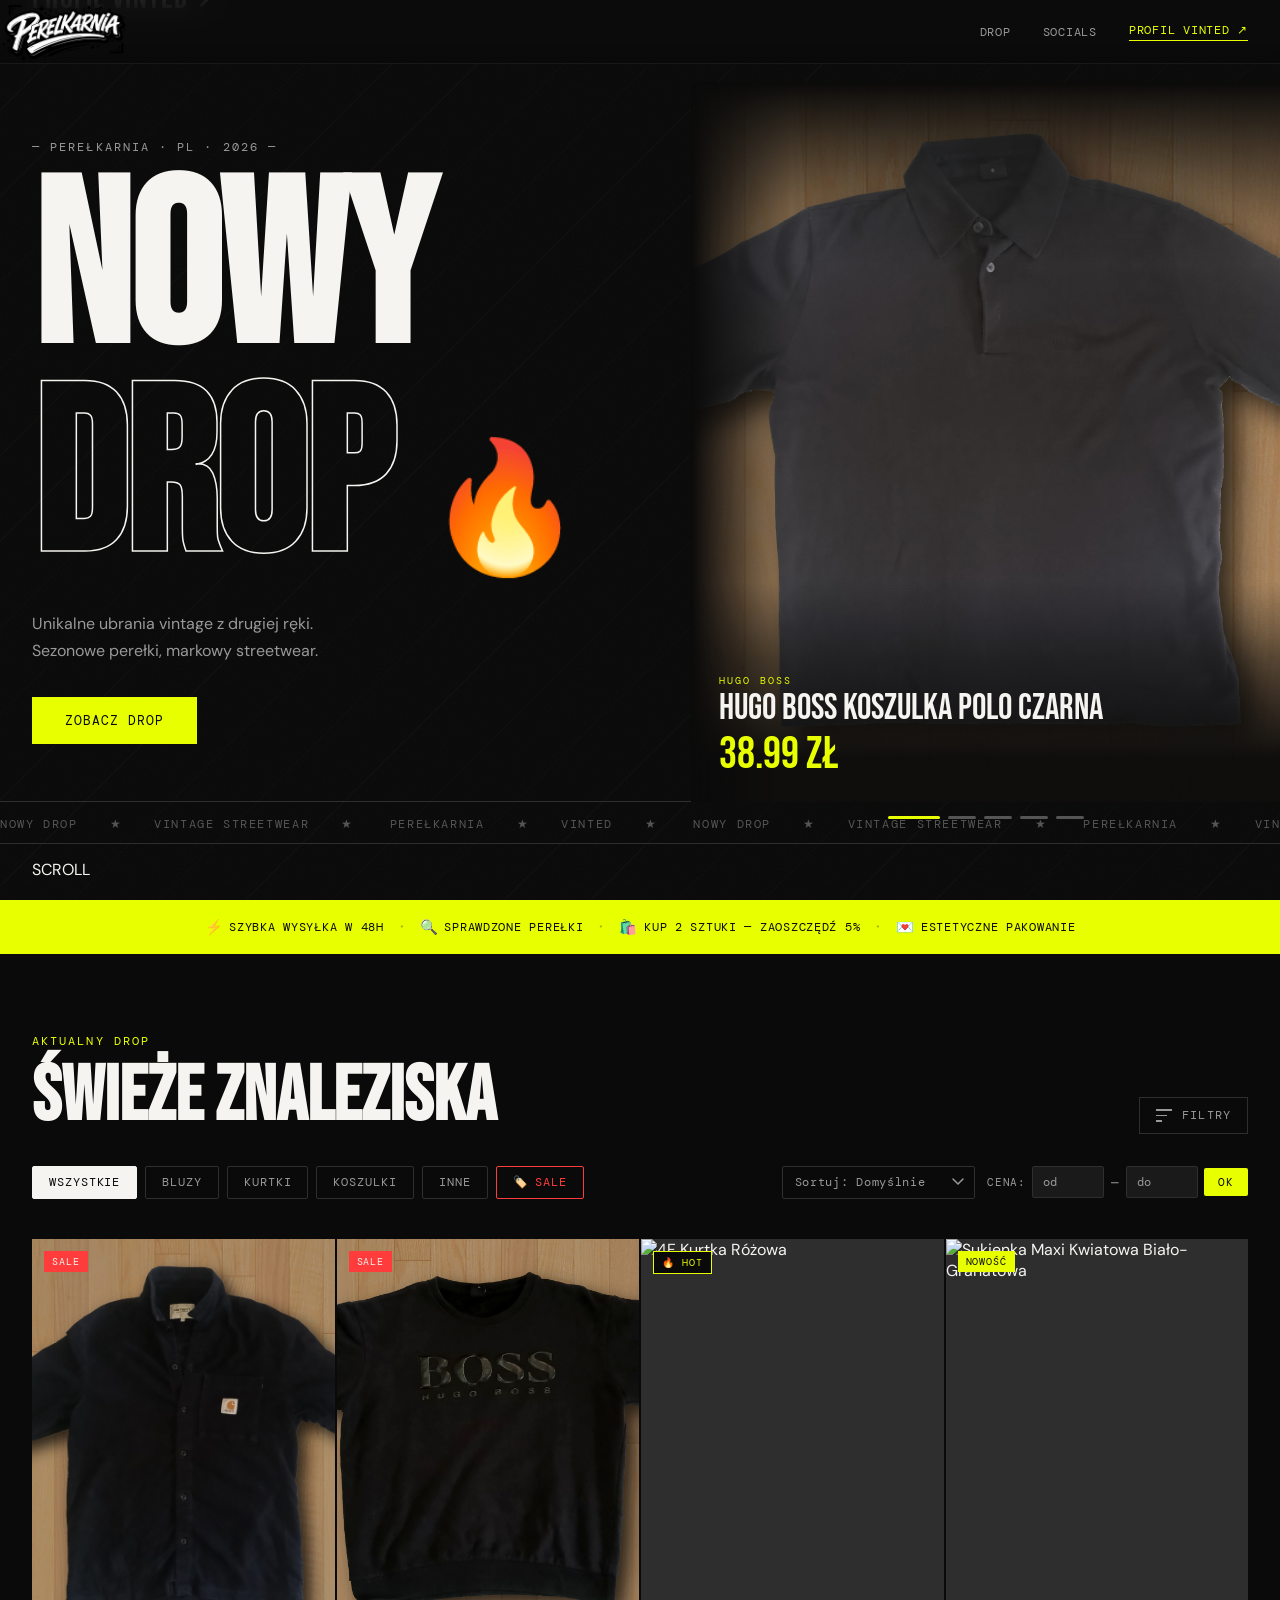
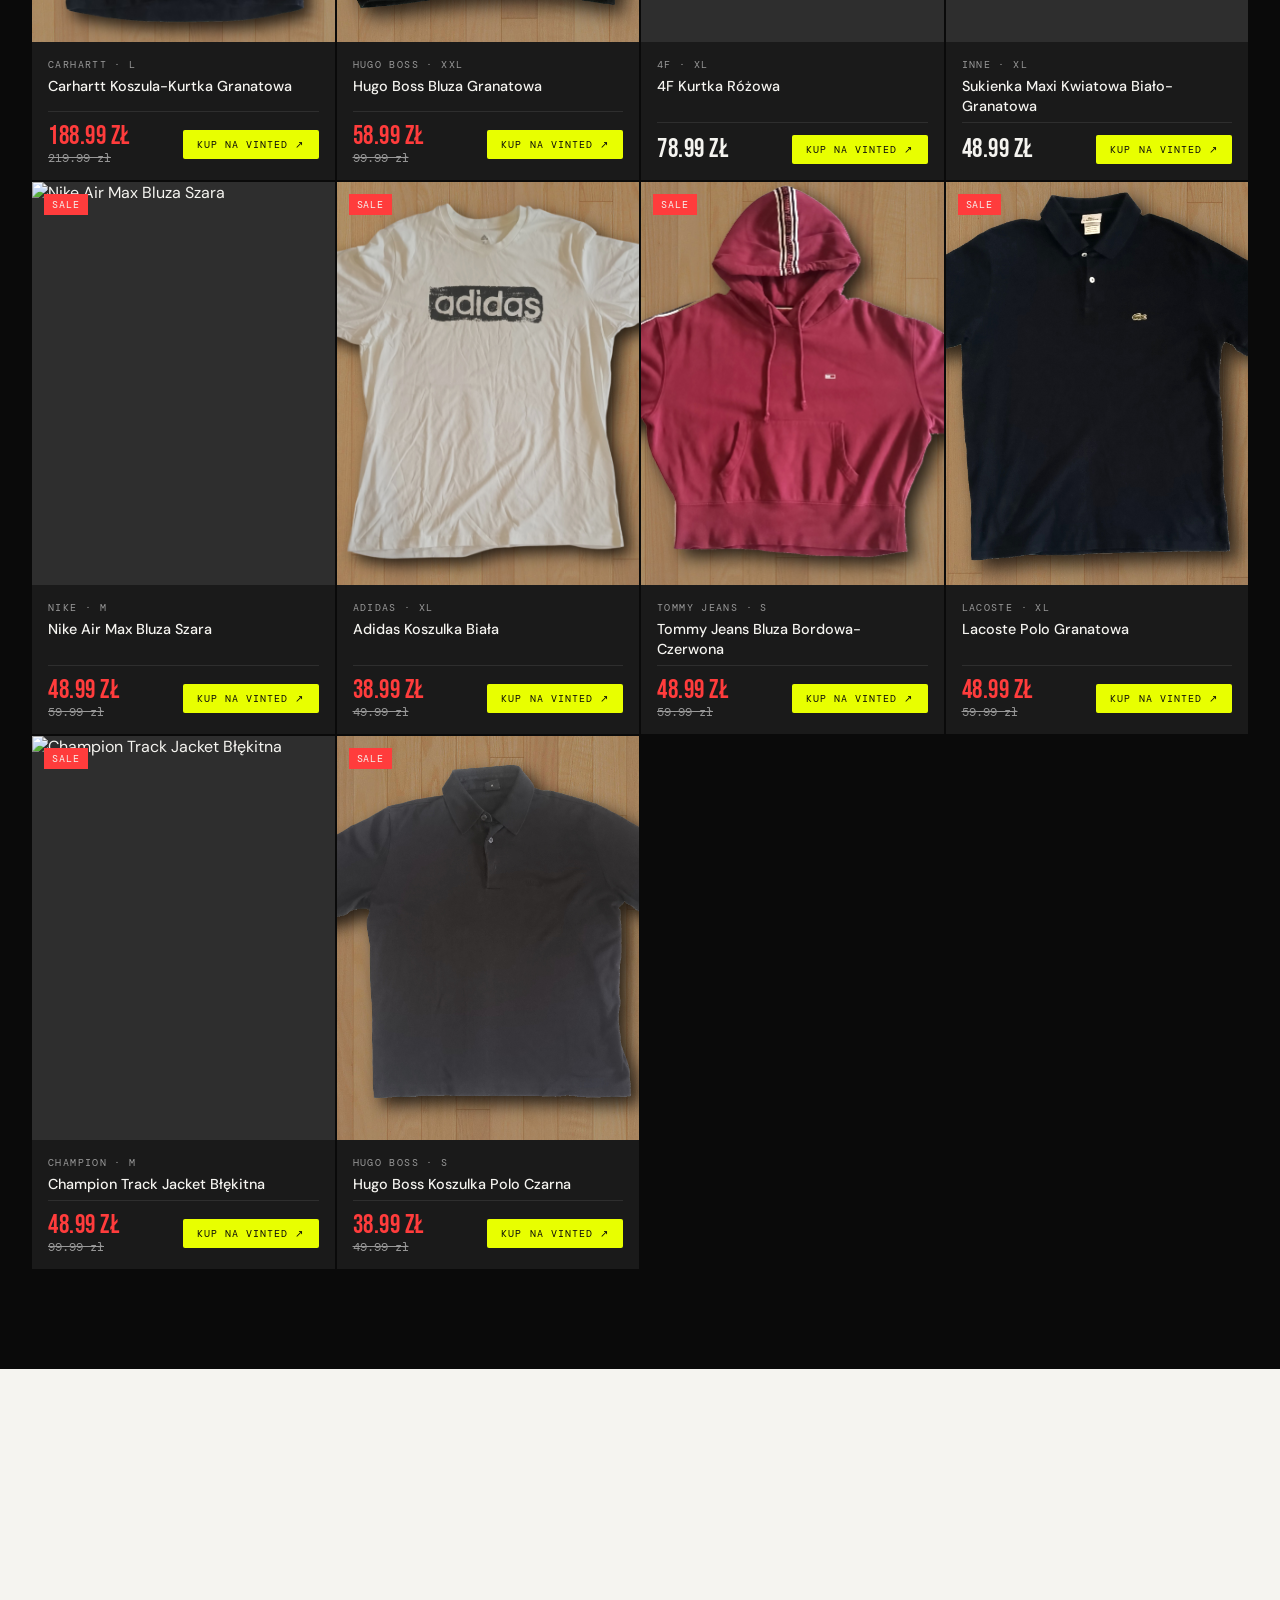
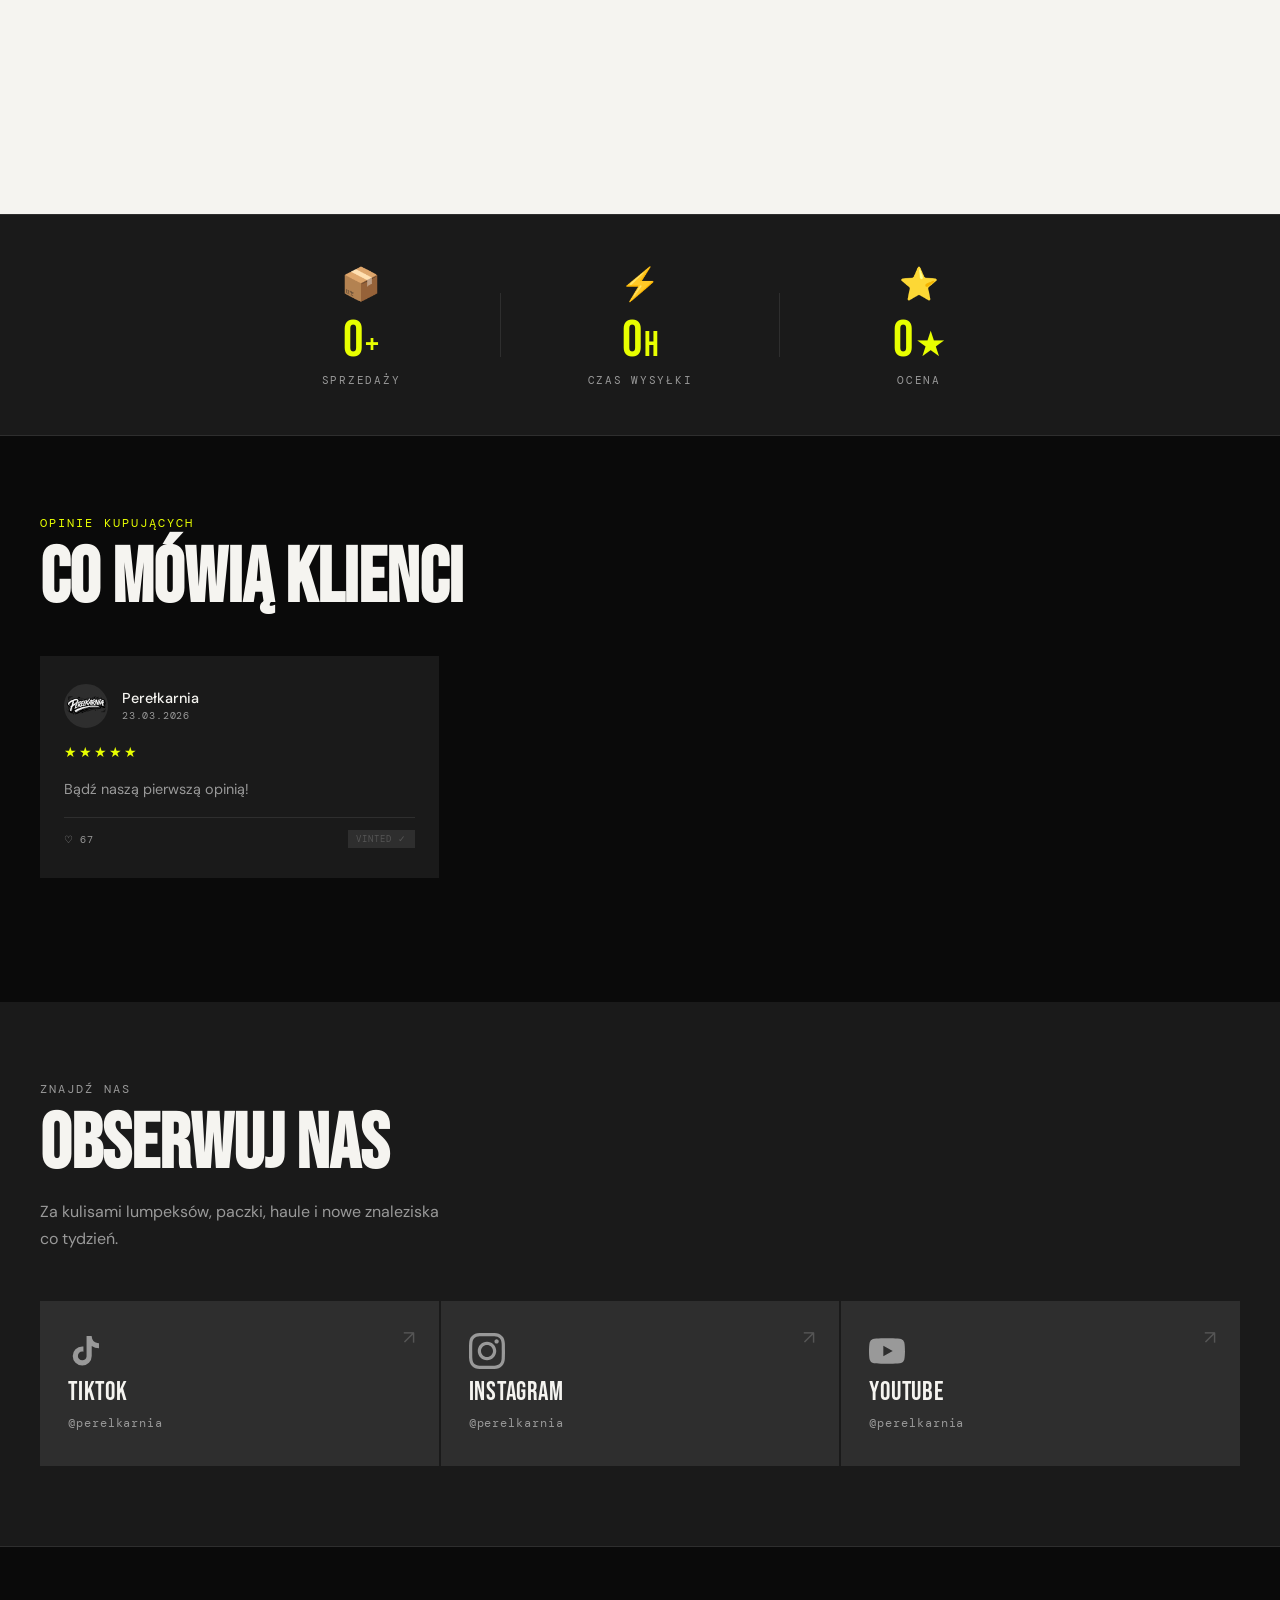
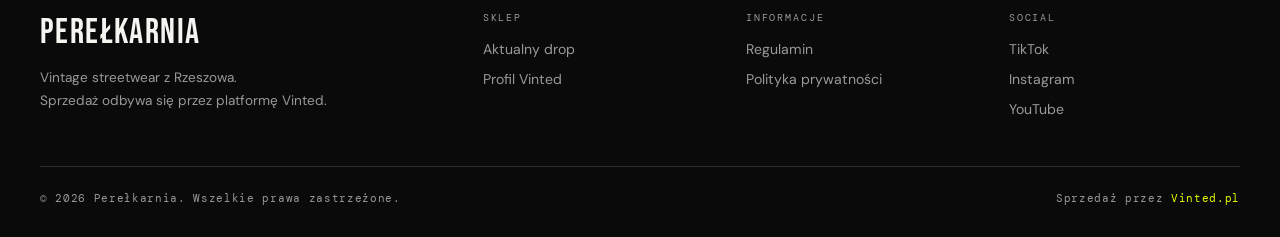
==== commit 5cfd593d: "essa" ====
--- a/index.html
+++ b/index.html
@@ -3,7 +3,7 @@
 <head>
   <meta charset="UTF-8" />
   <meta name="viewport" content="width=device-width, initial-scale=1.0" />
-  <title>Perełkarnia — Vintage Streetwear</title>
+  <title>Perełkarnia</title>
   <meta name="description" content="Unikalne ubrania vintage z drugiej ręki. Nowy drop co tydzień. Sprzedaż przez Vinted." />
   <link rel="preconnect" href="https://fonts.googleapis.com" />
   <link rel="preconnect" href="https://fonts.gstatic.com" crossorigin />
@@ -34,11 +34,6 @@
   <!-- HERO -->
   <section class="hero" id="hero">
     <div class="hero__noise"></div>
-    <div class="hero__floating-cards" id="heroFloatingCards">
-      <div class="hero__card-stack" id="heroCardStack">
-        <!-- cards inserted by JS -->
-      </div>
-    </div>
 
     <div class="hero__ticker" aria-hidden="true">
       <div class="ticker__inner">
@@ -62,19 +57,12 @@
       <a href="#produkty" class="btn btn--primary reveal">Zobacz drop</a>
     </div>
 
-    <div class="hero__stats reveal">
-      <div class="hero__stat">
-        <div class="stat__row"><span class="stat__num" data-target="500">0</span><span class="stat__suffix">+</span></div>
-        <span class="stat__label">sprzedanych</span>
-      </div>
-      <div class="hero__stat">
-        <div class="stat__row"><span class="stat__num" data-target="24">0</span><span class="stat__suffix">h</span></div>
-        <span class="stat__label">max wysyłka</span>
-      </div>
-      <div class="hero__stat">
-        <div class="stat__row"><span class="stat__num" data-target="5">0</span><span class="stat__suffix">★</span></div>
-        <span class="stat__label">ocena</span>
-      </div>
+    <!-- SHOWCASE SLIDESHOW (right side) -->
+    <div class="hero__showcase-wrap">
+      <div class="showcase__inner" id="heroShowcase">
+        <!-- slides inserted by JS -->
+      </div>
+      <div class="showcase__dots" id="showcaseDots"></div>
     </div>
 
     <div class="hero__scroll" aria-hidden="true">
@@ -187,6 +175,35 @@
     </div>
   </section>
 
+    <!-- STATS BAR -->
+  <section class="stats-bar">
+    <div class="stats-bar__inner reveal">
+      <div class="stats-bar__item">
+        <div class="stats-bar__icon">📦</div>
+        <div class="stats-bar__num-row">
+          <span class="stat__num" data-target="500">0</span><span class="stats-bar__suf">+</span>
+        </div>
+        <div class="stats-bar__label">Sprzedaży</div>
+      </div>
+      <div class="stats-bar__divider"></div>
+      <div class="stats-bar__item">
+        <div class="stats-bar__icon">⚡</div>
+        <div class="stats-bar__num-row">
+          <span class="stat__num" data-target="24">0</span><span class="stats-bar__suf">h</span>
+        </div>
+        <div class="stats-bar__label">Czas wysyłki</div>
+      </div>
+      <div class="stats-bar__divider"></div>
+      <div class="stats-bar__item">
+        <div class="stats-bar__icon">⭐</div>
+        <div class="stats-bar__num-row">
+          <span class="stat__num" data-target="5">0</span><span class="stats-bar__suf">★</span>
+        </div>
+        <div class="stats-bar__label">Ocena</div>
+      </div>
+    </div>
+  </section>
+
   <!-- REVIEWS -->
   <section class="reviews" id="reviews">
     <div class="reviews__inner">
--- a/style.css
+++ b/style.css
@@ -144,21 +144,67 @@
 .hero__sub { font-size: 1rem; line-height: 1.7; color: var(--gray-4); max-width: 380px; margin-top: 24px; transition-delay: 0.3s; }
 .hero__sub + .btn { margin-top: 32px; transition-delay: 0.4s; }
 
-/* STATS — fixed inline layout */
-.hero__stats {
-  position: absolute; right: 32px; bottom: 110px;
-  display: flex; flex-direction: column; gap: 20px; text-align: right;
-  transition-delay: 0.5s;
-}
-.hero__stat { display: flex; flex-direction: column; align-items: flex-end; }
-.stat__row { display: flex; align-items: baseline; gap: 1px; line-height: 1; }
-.stat__num { font-family: var(--font-display); font-size: 2.4rem; color: var(--accent); }
-.stat__suffix { font-family: var(--font-display); font-size: 2rem; color: var(--accent); }
-.stat__label { font-family: var(--font-mono); font-size: 0.65rem; letter-spacing: 0.12em; color: var(--gray-4); text-transform: uppercase; margin-top: 2px; }
-
-.scroll__line { width: 1px; height: 40px; background: linear-gradient(to bottom, var(--gray-3), transparent); animation: scrollPulse 2s ease-in-out infinite; }
-.hero__scroll span { font-family: var(--font-mono); font-size: 0.6rem; letter-spacing: 0.2em; color: var(--gray-4); writing-mode: vertical-rl; text-transform: uppercase; }
-@keyframes scrollPulse { 0%,100%{opacity:.3;transform:scaleY(1)} 50%{opacity:1;transform:scaleY(1.2)} }
+
+/* ═══ HERO SHOWCASE SLIDESHOW ═══ */
+.hero__showcase-wrap {
+  position: absolute; right: 0; top: 0; bottom: 0;
+  width: 46%; pointer-events: all; z-index: 2;
+  display: flex; flex-direction: column; align-items: center; justify-content: center; gap: 14px;
+}
+.showcase__inner {
+  position: relative; width: 100%; height: 82vh; max-height: 720px;
+  cursor: pointer; overflow: hidden;
+}
+.showcase__slide {
+  position: absolute; inset: 0;
+  opacity: 0; transition: opacity 0.95s ease;
+  pointer-events: none;
+}
+.showcase__slide.active { opacity: 1; pointer-events: all; }
+.showcase__img { width: 100%; height: 100%; object-fit: cover; display: block; }
+
+/* Gradient fades — left edge & top edge blend into black, bottom overlay for info */
+.showcase__fade-top {
+  position: absolute; top: 0; left: 0; right: 0; height: 180px;
+  background: linear-gradient(to bottom, var(--black) 0%, transparent 100%);
+  pointer-events: none; z-index: 3;
+}
+.showcase__fade-bottom {
+  position: absolute; bottom: 0; left: 0; right: 0; height: 220px;
+  background: linear-gradient(to top, rgba(10,10,10,0.97) 20%, rgba(10,10,10,0.5) 65%, transparent 100%);
+  pointer-events: none; z-index: 3;
+}
+/* Left side fade — blends into the left hero content */
+.showcase__inner::before {
+  content: ''; position: absolute; top: 0; left: 0; bottom: 0; width: 100px;
+  background: linear-gradient(to right, var(--black) 0%, transparent 100%);
+  pointer-events: none; z-index: 4;
+}
+.showcase__info {
+  position: absolute; bottom: 0; left: 0; right: 0; padding: 24px 28px;
+  z-index: 5; pointer-events: none;
+}
+.showcase__brand {
+  font-family: var(--font-mono); font-size: 0.65rem; letter-spacing: 0.2em;
+  text-transform: uppercase; color: var(--accent); margin-bottom: 4px;
+}
+.showcase__name {
+  font-family: var(--font-display); font-size: clamp(1.6rem, 2.8vw, 2.4rem);
+  color: var(--white); line-height: 1; margin-bottom: 6px;
+}
+.showcase__price {
+  font-family: var(--font-display); font-size: clamp(2rem, 3.5vw, 3rem);
+  color: var(--accent); line-height: 1;
+}
+.showcase__dots { display: flex; gap: 8px; z-index: 6; }
+.showcase__dot {
+  width: 28px; height: 3px; background: var(--gray-3); border: none; cursor: pointer;
+  transition: background 0.3s, width 0.35s var(--ease-out); padding: 0; border-radius: 2px;
+}
+.showcase__dot.active { background: var(--accent); width: 52px; }
+
+
+@media (max-width: 860px) { .hero__showcase-wrap { display: none; } .hero__content { max-width: 100%; } }
 
 /* ═══ TRUST ═══ */
 .trust { background: var(--accent); color: var(--black); overflow: hidden; }
@@ -166,57 +212,6 @@
 .trust__item { font-family: var(--font-mono); font-size: 0.75rem; letter-spacing: 0.06em; text-transform: uppercase; display: flex; align-items: center; gap: 6px; padding: 4px 16px; }
 .trust__sep { color: rgba(0,0,0,0.3); font-size: 1.2rem; line-height: 1; }
 .trust__icon { font-size: 0.9rem; }
-
-/* ═══ HERO FLOATING CARDS ═══ */
-.hero__floating-cards {
-  position: absolute; right: 0; top: 0; bottom: 0;
-  width: 48%; pointer-events: none; z-index: 2;
-  overflow: hidden; display: flex; align-items: center; justify-content: center;
-}
-.hero__card-stack {
-  position: relative; width: 260px; height: 380px;
-}
-.hero__float-card {
-  position: absolute; background: var(--gray-1); border: 1px solid var(--gray-2);
-  overflow: hidden; box-shadow: 0 24px 60px rgba(0,0,0,0.6);
-  transition: transform 0.8s var(--ease-out);
-}
-.hero__float-card img { width: 100%; height: 100%; object-fit: cover; }
-.hero__float-card:nth-child(1) {
-  width: 200px; height: 280px; top: 20px; left: 50px;
-  transform: rotate(-6deg);
-  animation: floatCard1 6s ease-in-out infinite;
-}
-.hero__float-card:nth-child(2) {
-  width: 180px; height: 250px; top: 60px; right: 10px;
-  transform: rotate(5deg);
-  animation: floatCard2 7s ease-in-out infinite 0.5s;
-}
-.hero__float-card:nth-child(3) {
-  width: 160px; height: 220px; bottom: 40px; left: 30px;
-  transform: rotate(3deg);
-  animation: floatCard3 8s ease-in-out infinite 1s;
-}
-.hero__float-card .float-card__label {
-  position: absolute; bottom: 8px; left: 8px; right: 8px;
-  background: rgba(10,10,10,0.85); backdrop-filter: blur(6px);
-  padding: 6px 10px;
-}
-.hero__float-card .float-card__brand { font-family: var(--font-mono); font-size: 0.55rem; letter-spacing: 0.14em; text-transform: uppercase; color: var(--accent); }
-.hero__float-card .float-card__price { font-family: var(--font-display); font-size: 1.1rem; color: var(--white); }
-@keyframes floatCard1 {
-  0%,100% { transform: rotate(-6deg) translateY(0); }
-  50%      { transform: rotate(-4deg) translateY(-12px); }
-}
-@keyframes floatCard2 {
-  0%,100% { transform: rotate(5deg) translateY(0); }
-  50%      { transform: rotate(7deg) translateY(-16px); }
-}
-@keyframes floatCard3 {
-  0%,100% { transform: rotate(3deg) translateY(0); }
-  50%      { transform: rotate(1deg) translateY(-10px); }
-}
-@media (max-width: 860px) { .hero__floating-cards { display: none; } }
 
 /* ═══ PRODUCTS ═══ */
 .products { padding: 80px 32px 100px; max-width: 1400px; margin: 0 auto; }
@@ -431,6 +426,25 @@
 .social__card-arrow { position: absolute; top: 24px; right: 24px; font-size: 1.2rem; color: var(--gray-3); transition: transform 0.2s, color 0.2s; }
 .social__card:hover .social__card-arrow { transform: translate(3px,-3px); color: var(--white); }
 
+/* ═══ STATS BAR ═══ */
+.stats-bar {
+  background: var(--gray-1);
+  border-top: 1px solid var(--gray-2);
+  border-bottom: 1px solid var(--gray-2);
+}
+.stats-bar__inner {
+  max-width: 900px; margin: 0 auto;
+  display: grid; grid-template-columns: 1fr auto 1fr auto 1fr;
+  align-items: center; padding: 48px 32px;
+}
+.stats-bar__item { display: flex; flex-direction: column; align-items: center; gap: 6px; text-align: center; }
+.stats-bar__icon { font-size: 2rem; margin-bottom: 4px; }
+.stats-bar__num-row { display: flex; align-items: baseline; gap: 2px; }
+.stat__num { font-family: var(--font-display); font-size: 3.2rem; color: var(--accent); line-height: 1; }
+.stats-bar__suf { font-family: var(--font-display); font-size: 2.2rem; color: var(--accent); }
+.stats-bar__label { font-family: var(--font-mono); font-size: 0.68rem; letter-spacing: 0.16em; color: var(--gray-4); text-transform: uppercase; }
+.stats-bar__divider { width: 1px; height: 64px; background: var(--gray-2); }
+
 /* ═══ FOOTER ═══ */
 .footer { background: var(--black); border-top: 1px solid var(--gray-2); padding: 64px 32px 32px; }
 .footer__inner { max-width: 1200px; margin: 0 auto; }
